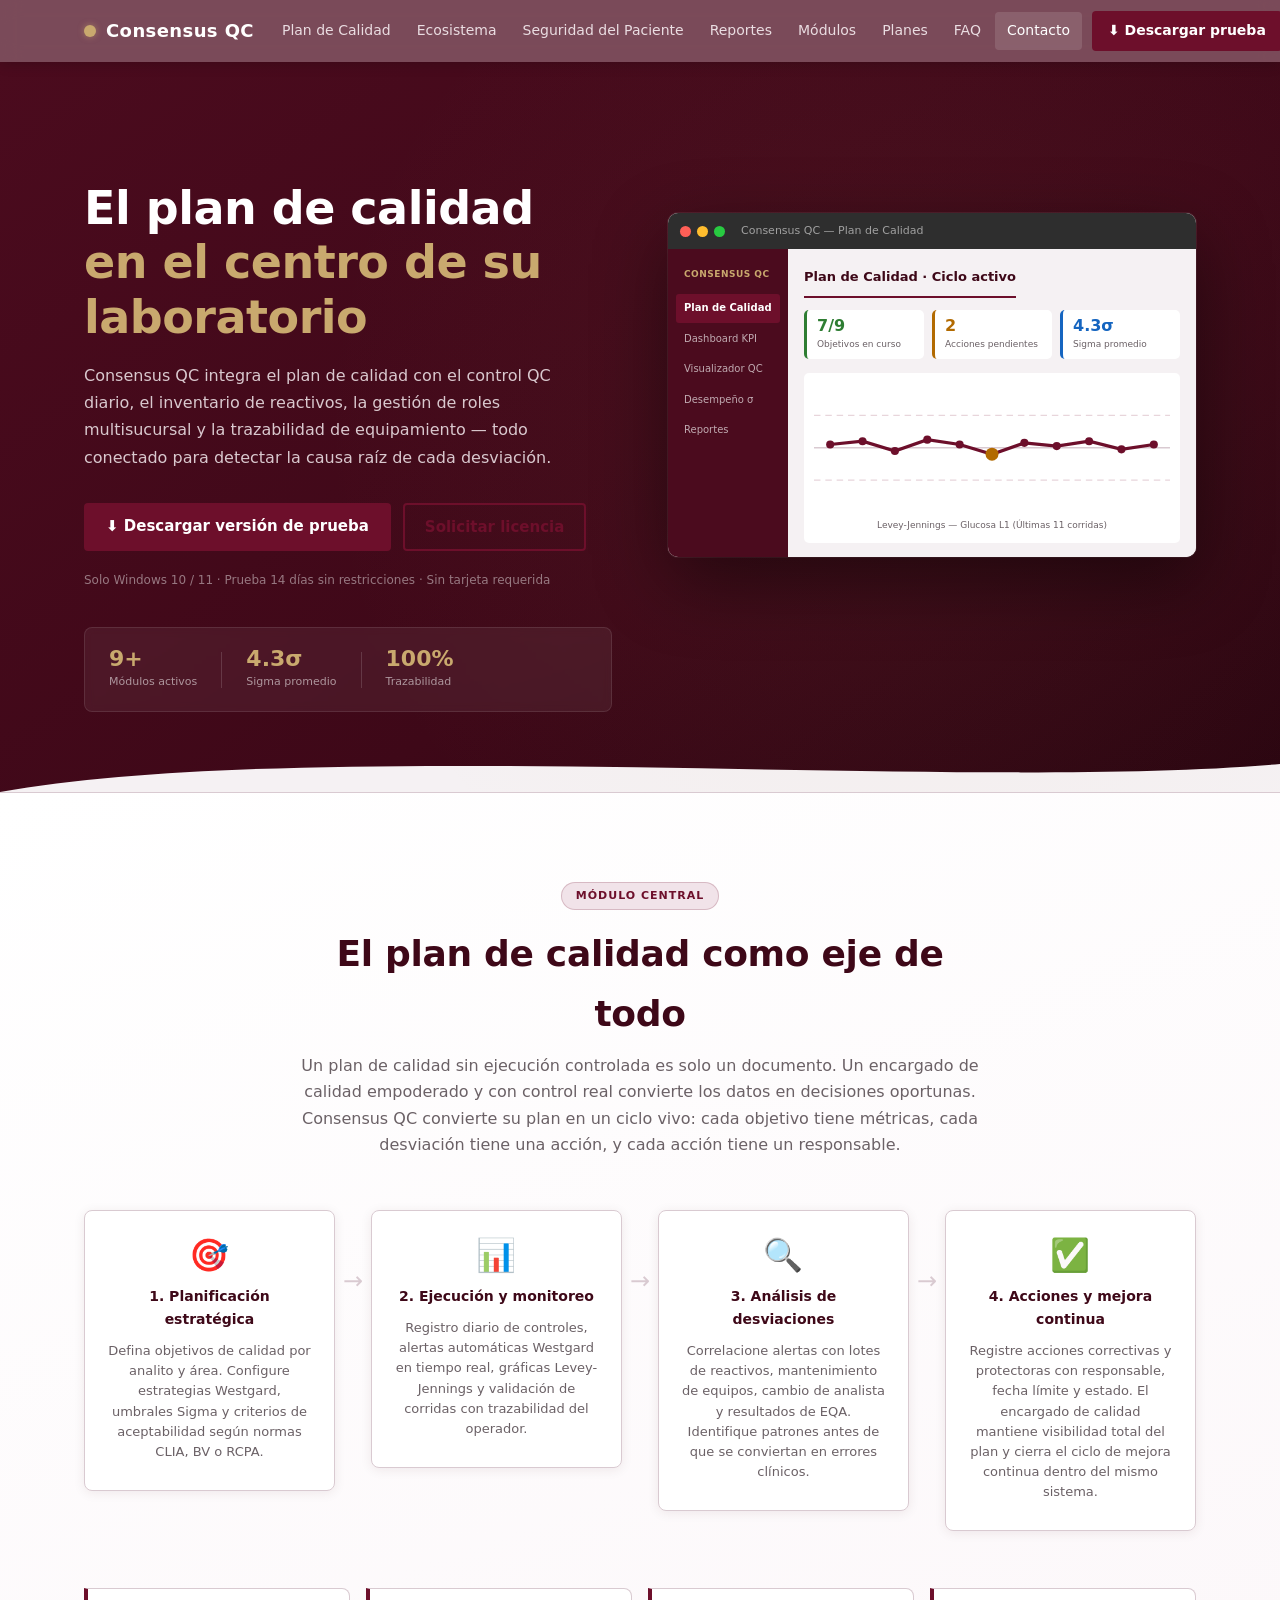
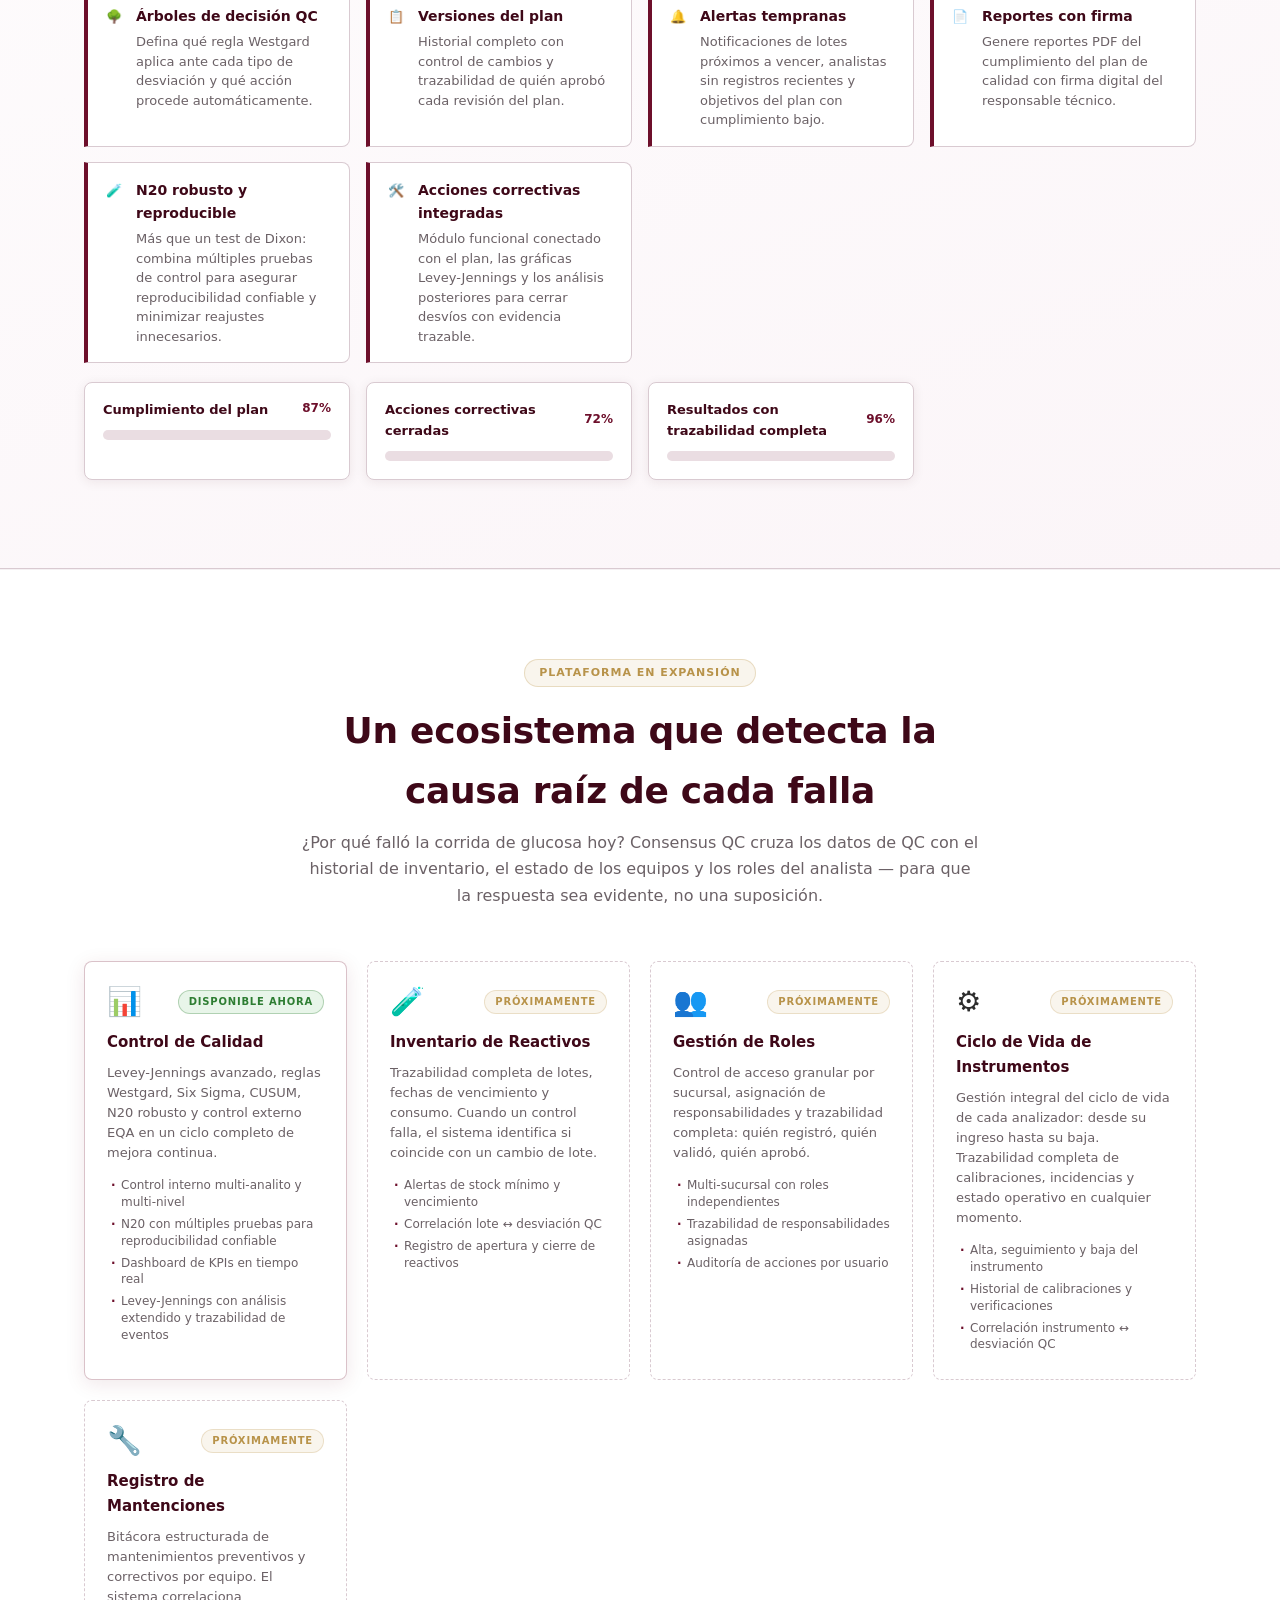
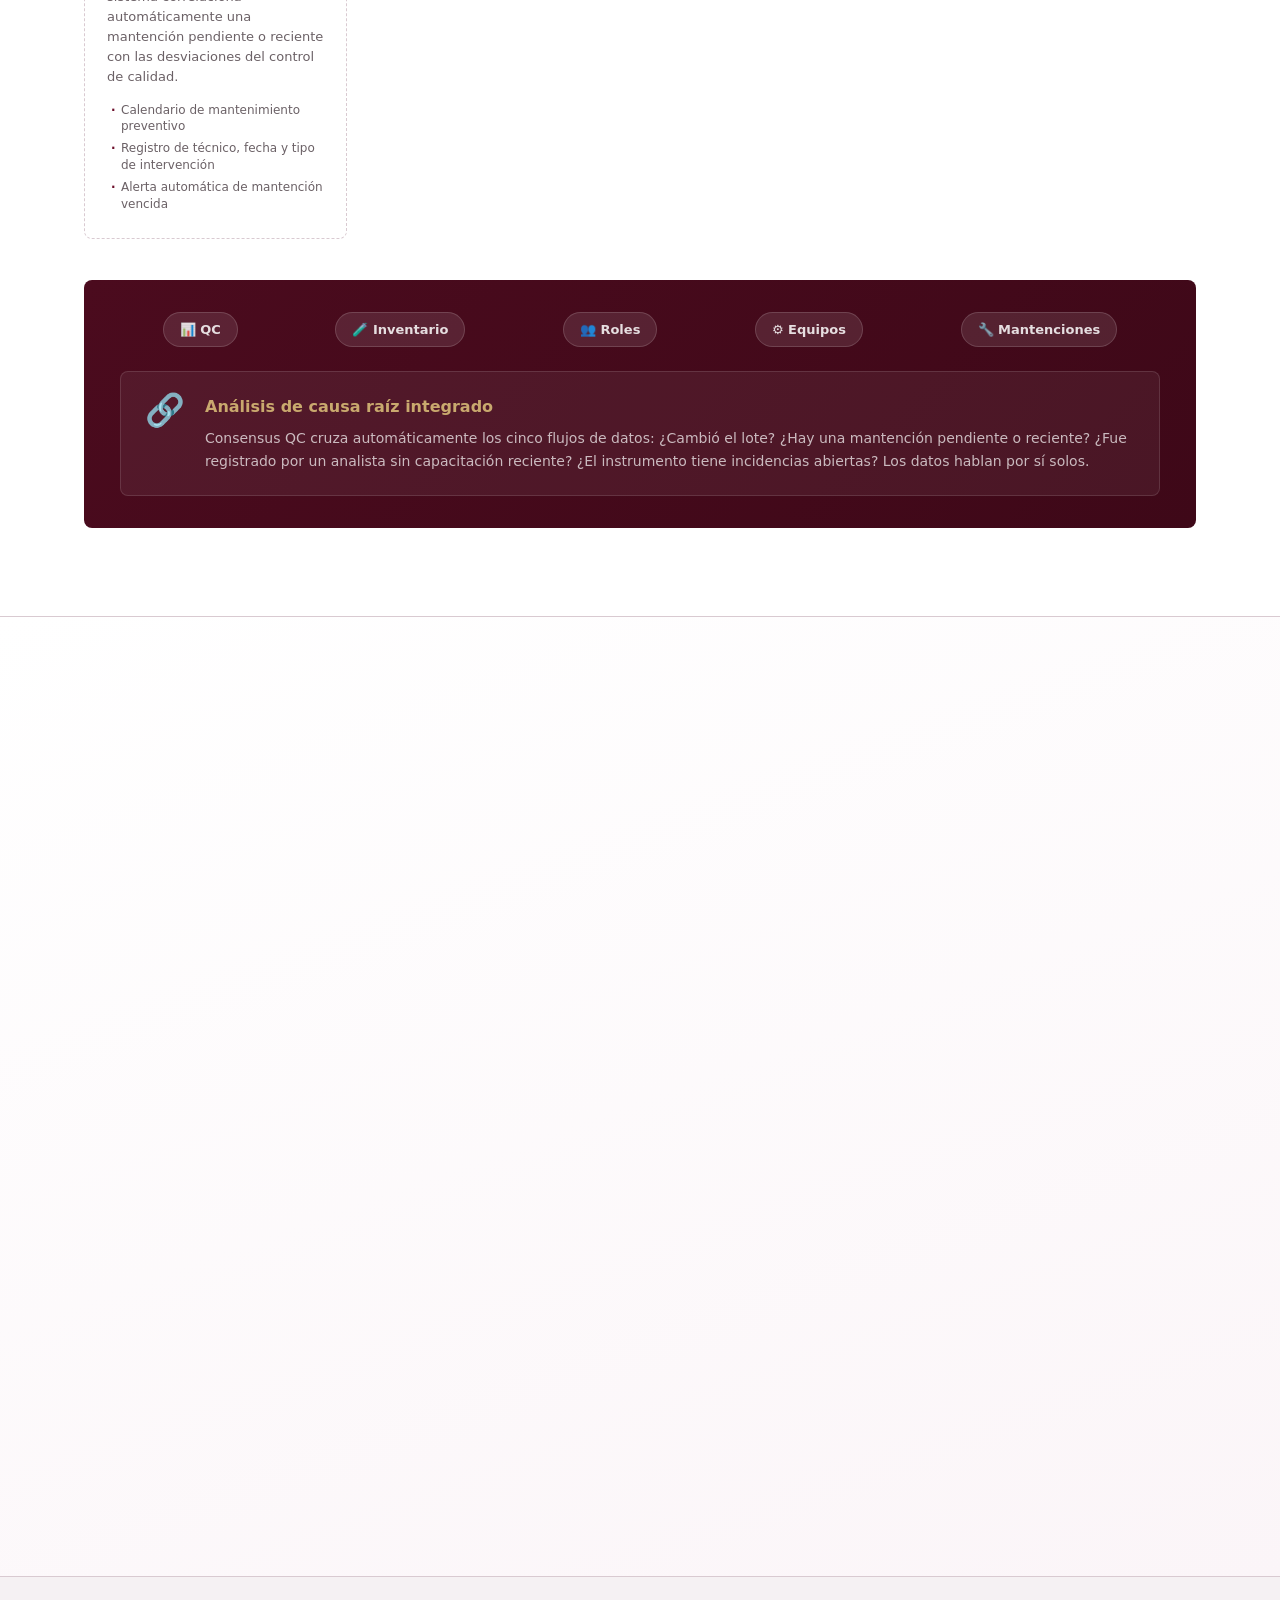
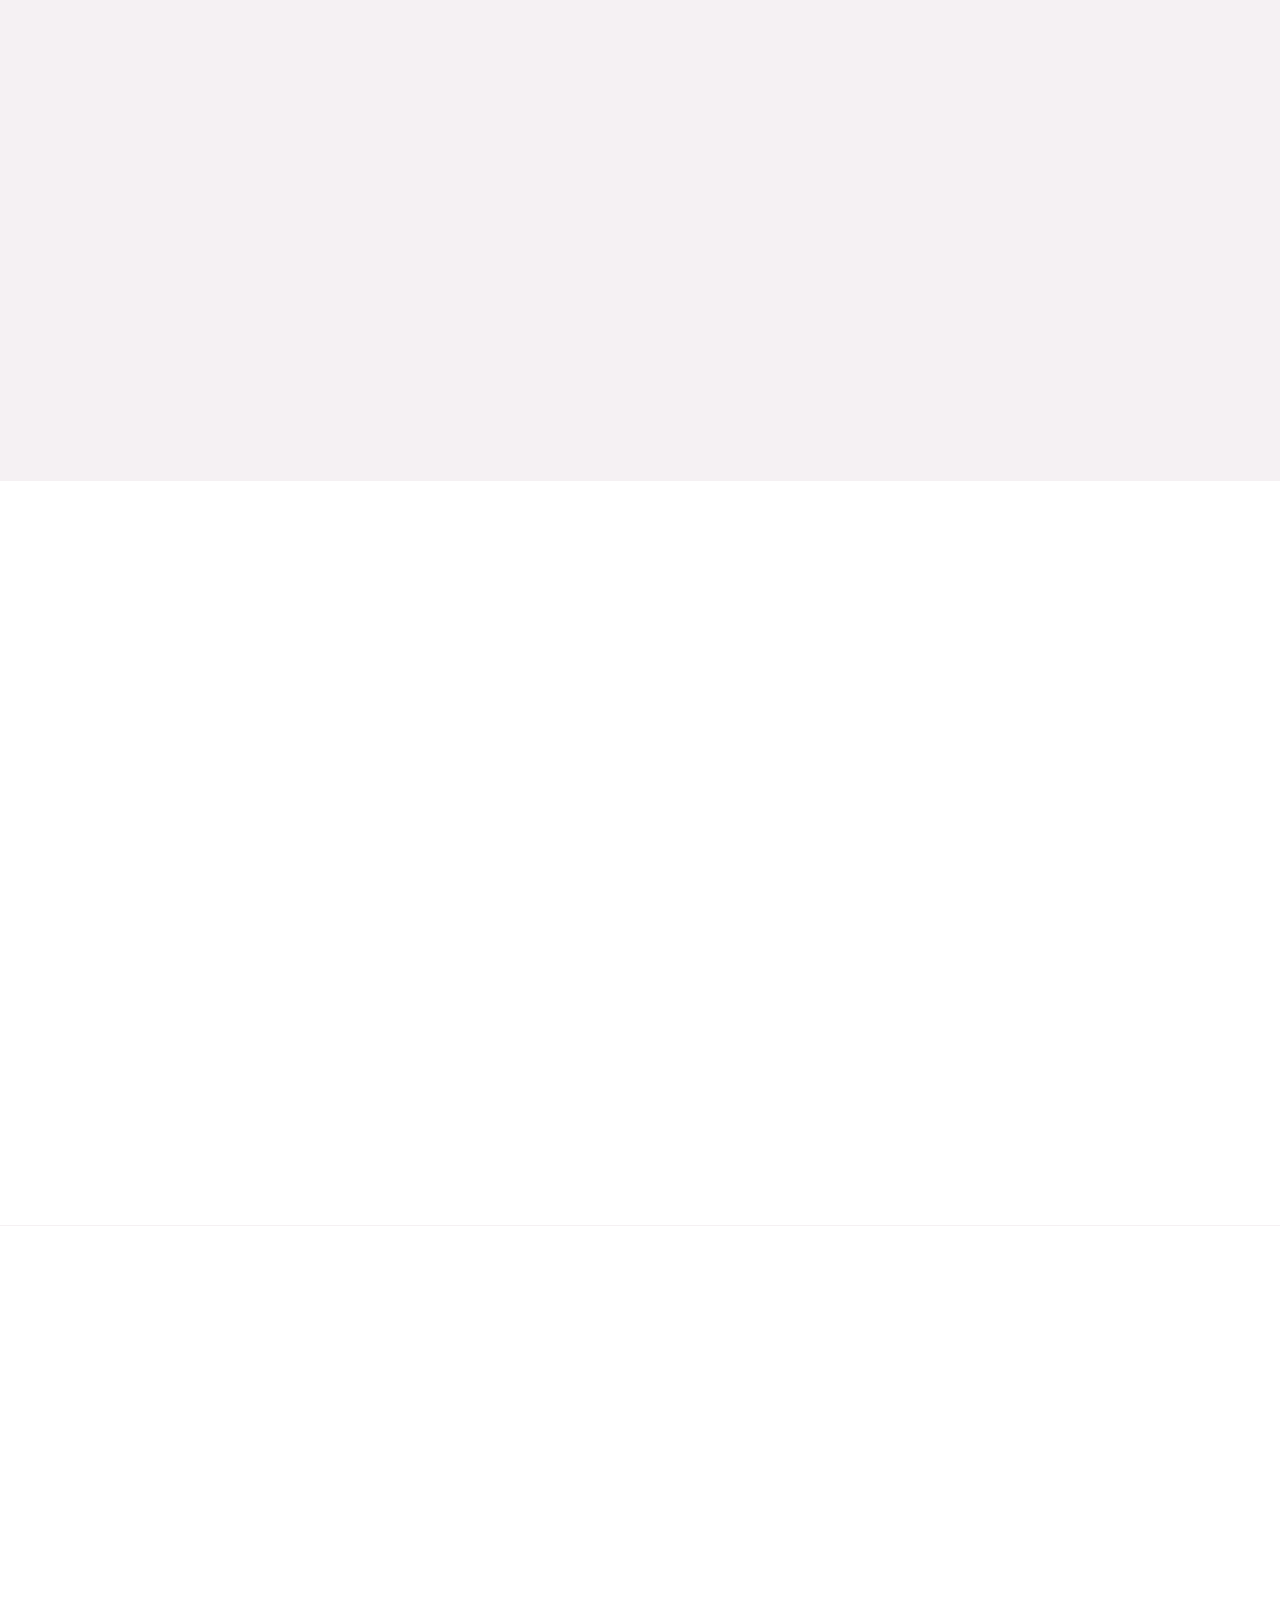
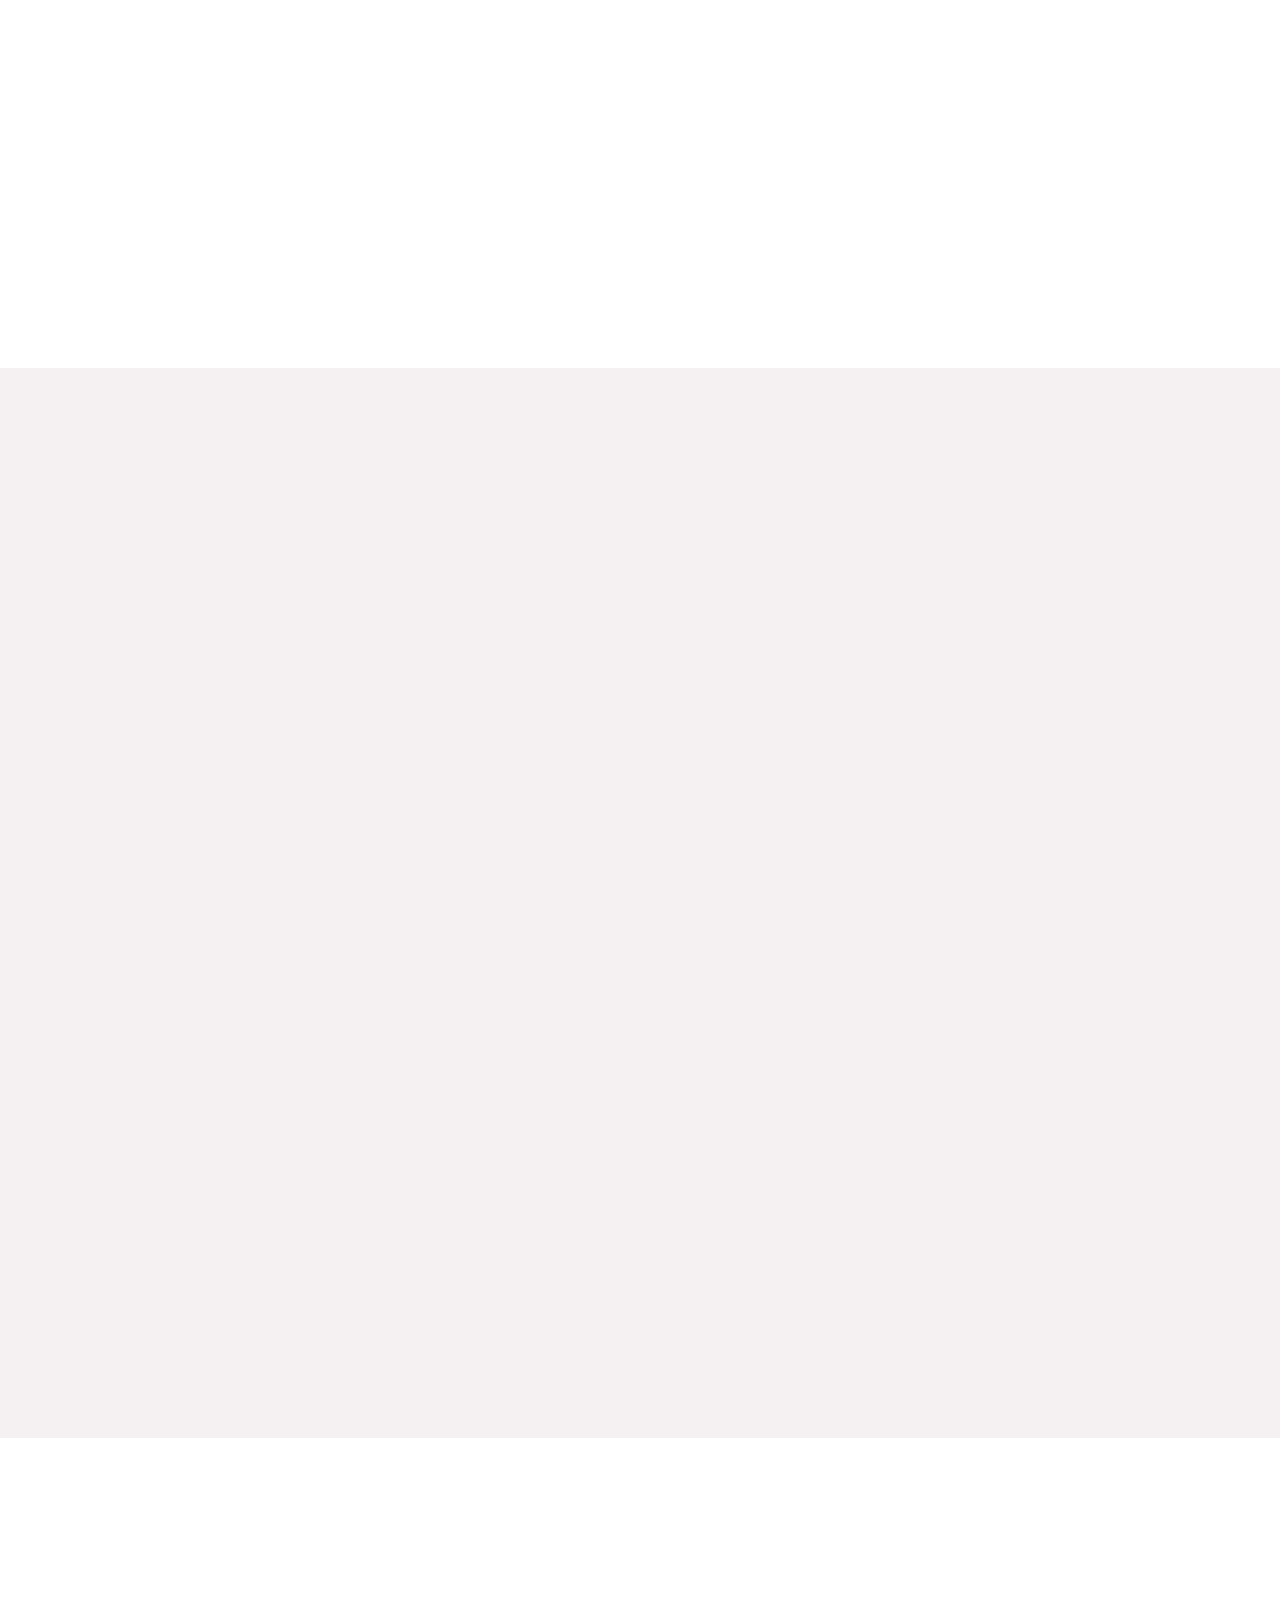
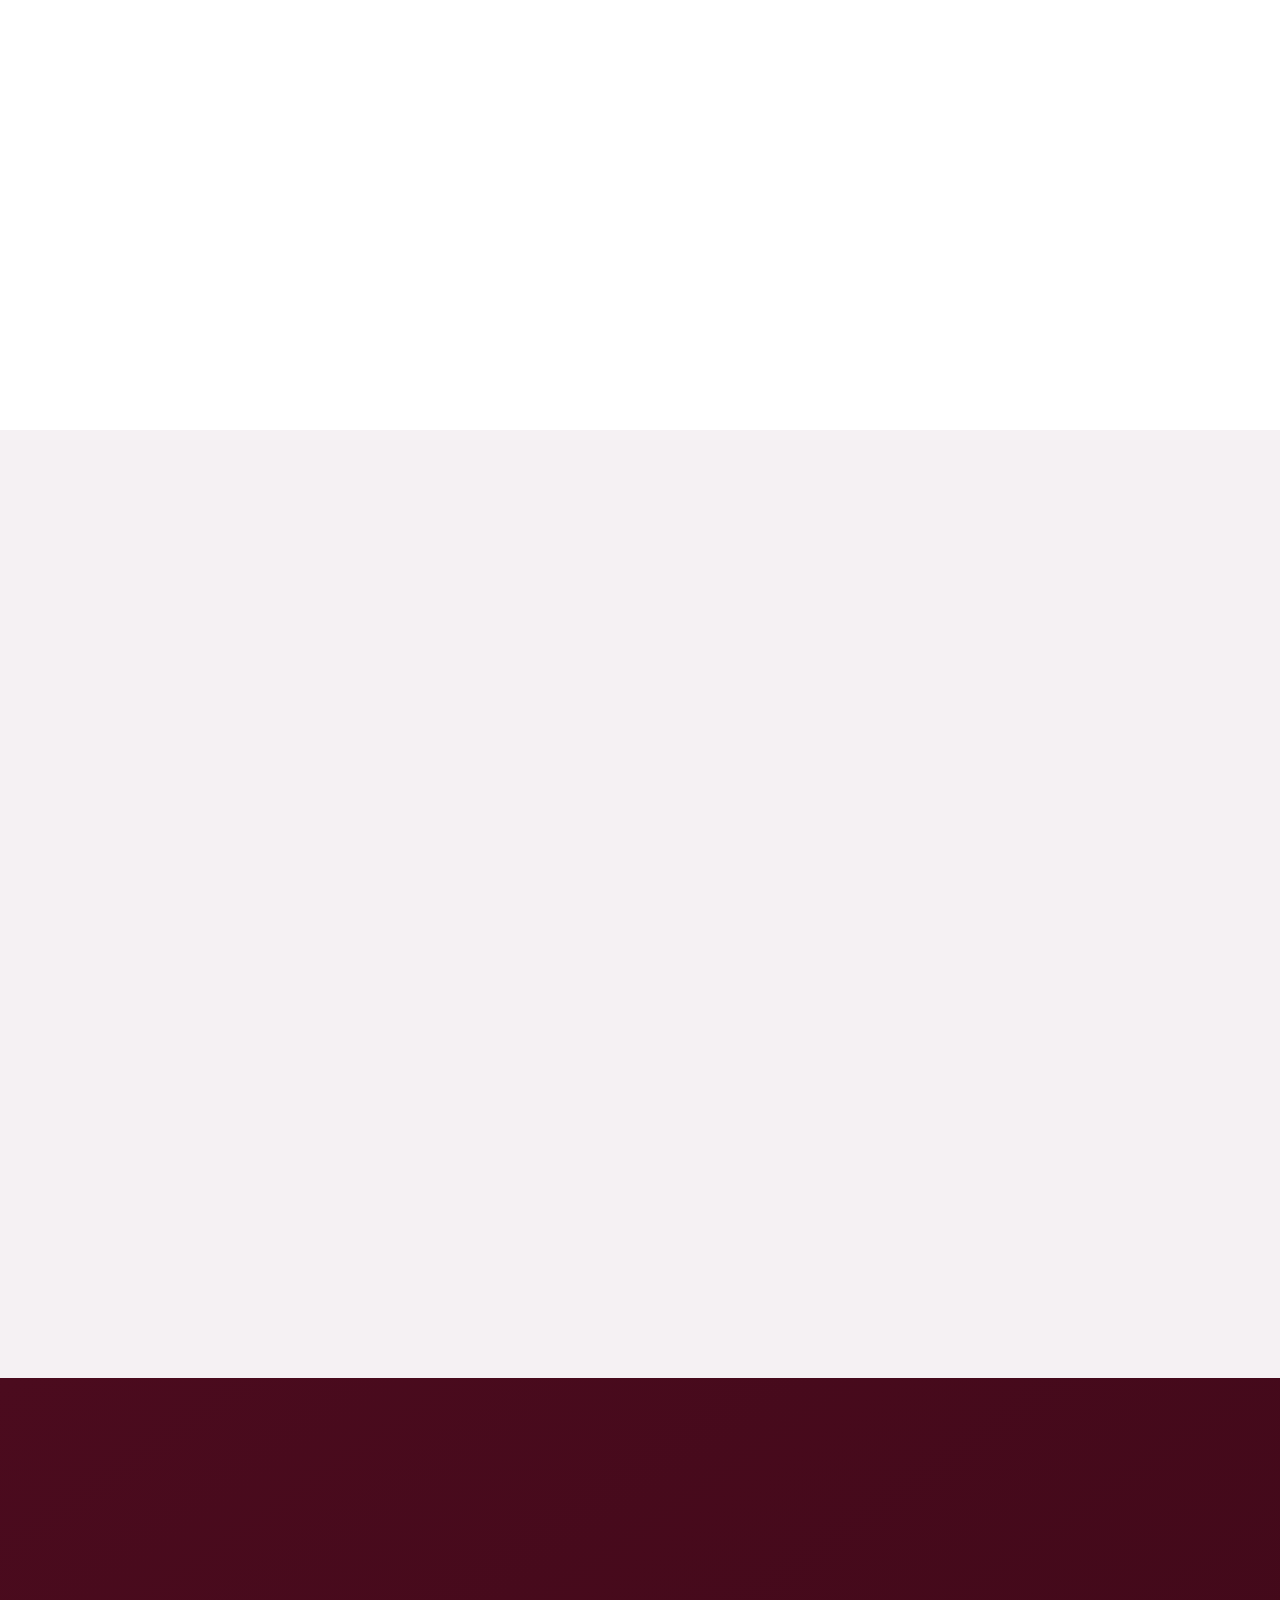
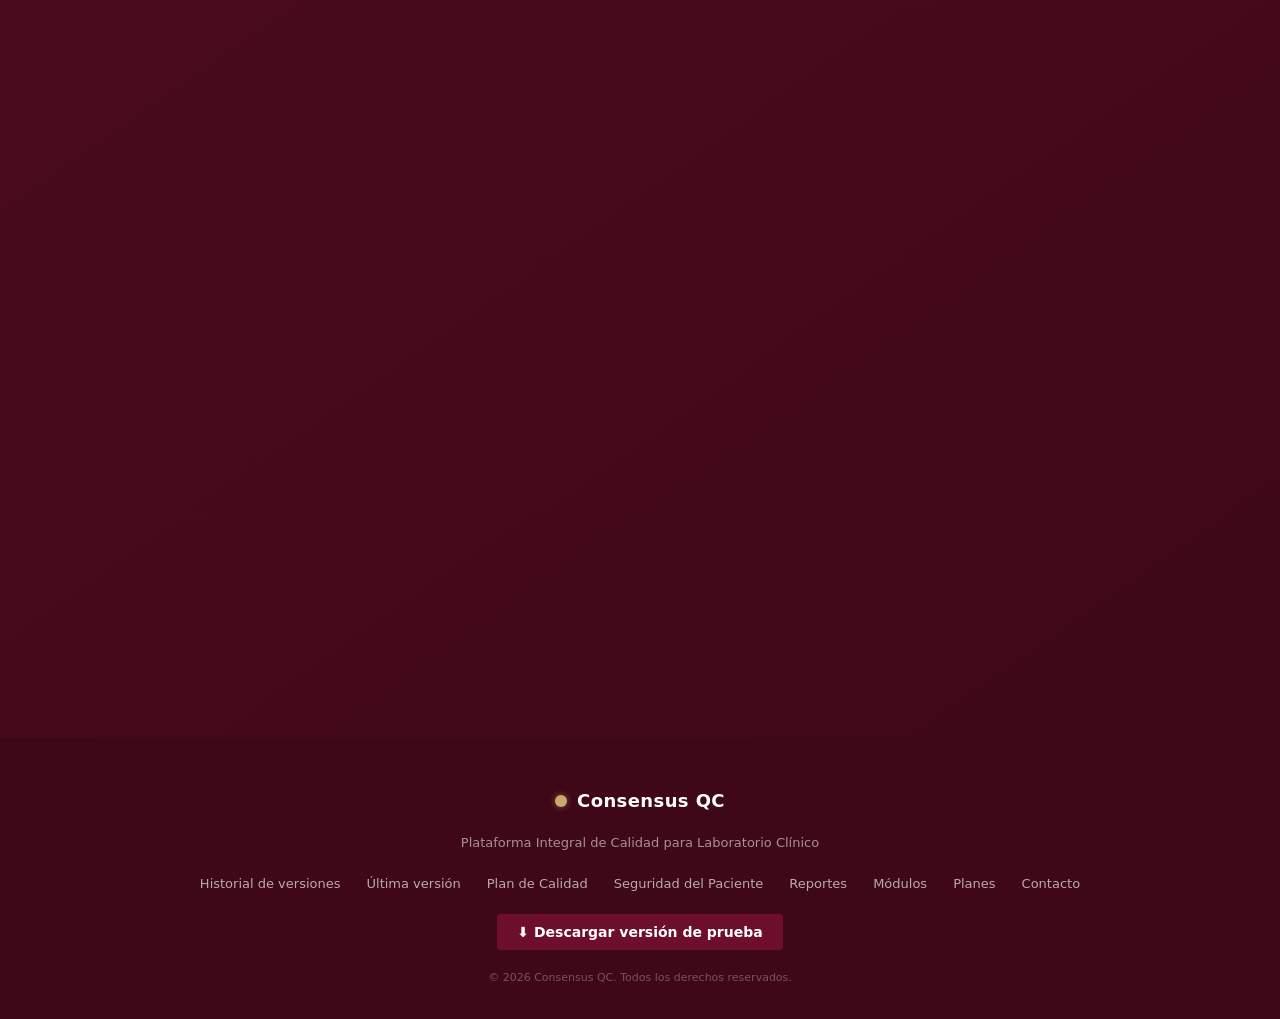
==== docs/index.html @ d0d20431 "feat: landing page premium con hubspot y optimizaciones" ====
﻿<!DOCTYPE html>
<html lang="es">
<head>
  <meta charset="UTF-8">
  <meta name="viewport" content="width=device-width, initial-scale=1.0">
  <meta name="description" content="Consensus QC – Plataforma integral de gestión de calidad para laboratorios clínicos. Plan de calidad estructurado, control interno Westgard, Six Sigma, inventario de reactivos, gestión de roles multisucursal y trazabilidad de equipamiento.">
  <meta property="og:title" content="Consensus QC | Plataforma Integral de Calidad para Laboratorio Clínico">
  <meta property="og:description" content="Del plan estratégico al análisis de causa raíz: Consensus QC conecta control QC, inventario, roles y equipamiento para que su laboratorio detecte por qué fallan las corridas.">
  <meta property="og:type" content="website">
  <meta name="theme-color" content="#6D0F2B">
  <link rel="preconnect" href="https://github.com" crossorigin>
  <link rel="preconnect" href="https://formspree.io" crossorigin>
  <link rel="preconnect" href="https://js.hsforms.net" crossorigin>
  <link rel="preconnect" href="https://js.hs-scripts.com" crossorigin>
  <style>
    html { scroll-behavior: smooth; font-size: 16px; }
    body { margin: 0; font-family: "Segoe UI", system-ui, -apple-system, BlinkMacSystemFont, sans-serif; background: #F5F1F3; color: #2D2D2D; line-height: 1.65; }
    .navbar { position: sticky; top: 0; z-index: 200; background: #4B0B1E; box-shadow: 0 2px 12px rgba(0,0,0,.3); }
    .container { max-width: 1160px; margin: 0 auto; padding: 0 24px; }
    .nav-inner { display: flex; align-items: center; justify-content: space-between; min-height: 62px; gap: 16px; }
    .hero { background: linear-gradient(145deg, #4B0B1E 0%, #3E0818 60%, #2A0510 100%); color: #fff; padding: 72px 0 0; overflow: hidden; }
    .hero-inner { display: grid; grid-template-columns: 1fr 1fr; gap: 56px; align-items: center; }
    .brand-name { font-size: 18px; font-weight: 700; color: #fff; }
    .hero h1 { font-size: clamp(26px, 3.8vw, 46px); line-height: 1.18; margin: 0 0 18px; font-weight: 800; }
    .hero-subtitle { max-width: 480px; font-size: 16px; color: #D9C8CE; }
    .btn-primary, .btn-secondary { display: inline-flex; align-items: center; justify-content: center; min-height: 44px; }
    .hero-visual { min-height: 420px; }
    .section { min-height: 1px; }
  </style>
  <title>Consensus QC | Plataforma Integral de Calidad para Laboratorio Clínico</title>
  <link rel="stylesheet" href="assets/css/style.css">
</head>
<body>

  <!-- ═══════════════════════════════════════════════════════
       NAVBAR
  ════════════════════════════════════════════════════════ -->
  <header class="navbar" id="top">
    <div class="container nav-inner">
      <a href="#top" class="brand" aria-label="Consensus QC inicio">
        <span class="brand-dot" aria-hidden="true"></span>
        <span class="brand-name">Consensus QC</span>
      </a>
      <nav aria-label="Navegación principal">
        <a href="#plan-calidad">Plan de Calidad</a>
        <a href="#ecosistema">Ecosistema</a>
        <a href="#seguridad-paciente">Seguridad del Paciente</a>
        <a href="#reportes-inteligentes">Reportes</a>
        <a href="#modulos">Módulos</a>
        <a href="#precios">Planes</a>
        <a href="#faq">FAQ</a>
        <a href="#contacto">Contacto</a>
        <a href="https://github.com/descarga/consensus-qc/releases/latest/download/ConsensusQC_Prueba_Setup.exe"
           class="btn-nav"
           aria-label="Descargar versión de prueba de Consensus QC">
          ⬇ Descargar prueba
        </a>
      </nav>
      <button class="nav-toggle" id="nav-toggle" aria-label="Abrir menú" aria-expanded="false">
        <span></span><span></span><span></span>
      </button>
    </div>
    <div class="nav-mobile" id="nav-mobile" aria-hidden="true">
      <a href="#plan-calidad">Plan de Calidad</a>
      <a href="#ecosistema">Ecosistema</a>
      <a href="#seguridad-paciente">Seguridad del Paciente</a>
      <a href="#reportes-inteligentes">Reportes</a>
      <a href="#modulos">Módulos</a>
      <a href="#precios">Planes</a>
      <a href="#faq">FAQ</a>
      <a href="#contacto">Contacto</a>
      <a href="https://github.com/descarga/consensus-qc/releases/latest/download/ConsensusQC_Prueba_Setup.exe"
         class="btn-nav-mobile">⬇ Descargar versión de prueba</a>
    </div>
  </header>

  <!-- ═══════════════════════════════════════════════════════
       HERO
  ════════════════════════════════════════════════════════ -->
  <section class="hero" aria-label="Presentación del software">
    <div class="container hero-inner">
      <div class="hero-text">
        <div class="badge-version">Premium 3.0 · MVP</div>
        <h1>
          El plan de calidad<br>
          <span class="accent">en el centro de su laboratorio</span>
        </h1>
        <p class="hero-subtitle">
          Consensus QC integra el plan de calidad con el control QC diario,
          el inventario de reactivos, la gestión de roles multisucursal
          y la trazabilidad de equipamiento — todo conectado para detectar
          la causa raíz de cada desviación.
        </p>
        <div class="hero-actions">
          <a href="https://github.com/descarga/consensus-qc/releases/latest/download/ConsensusQC_Prueba_Setup.exe"
             class="btn-primary btn-download"
             id="btn-hero-download">
            ⬇ Descargar versión de prueba
          </a>
          <a href="#contacto" class="btn-secondary">Solicitar licencia</a>
        </div>
        <p class="hero-disclaimer">
          Solo Windows 10 / 11 · Prueba 14 días sin restricciones · Sin tarjeta requerida
        </p>
        <div class="hero-stats">
          <div class="stat">
            <span class="stat-num" data-count="9" data-suffix="+">9+</span>
            <span class="stat-label">Módulos activos</span>
          </div>
          <div class="stat-divider" aria-hidden="true"></div>
          <div class="stat">
            <span class="stat-num" data-count="4.3" data-decimals="1" data-suffix="σ">4.3σ</span>
            <span class="stat-label">Sigma promedio</span>
          </div>
          <div class="stat-divider" aria-hidden="true"></div>
          <div class="stat">
            <span class="stat-num" data-count="100" data-suffix="%">100%</span>
            <span class="stat-label">Trazabilidad</span>
          </div>
        </div>
      </div>
      <div class="hero-visual" aria-hidden="true">
        <div class="hero-window">
          <div class="window-titlebar">
            <span class="dot red"></span>
            <span class="dot yellow"></span>
            <span class="dot green"></span>
            <span class="window-title">Consensus QC — Plan de Calidad</span>
          </div>
          <div class="window-sidebar">
            <div class="ws-logo">Consensus QC</div>
            <div class="ws-item active">Plan de Calidad</div>
            <div class="ws-item">Dashboard KPI</div>
            <div class="ws-item">Visualizador QC</div>
            <div class="ws-item">Desempeño σ</div>
            <div class="ws-item">Reportes</div>
          </div>
          <div class="window-content">
            <div class="wc-header">Plan de Calidad · Ciclo activo</div>
            <div class="wc-kpis">
              <div class="kpi green">
                <span class="kpi-val">7/9</span>
                <span class="kpi-label">Objetivos en curso</span>
              </div>
              <div class="kpi yellow">
                <span class="kpi-val">2</span>
                <span class="kpi-label">Acciones pendientes</span>
              </div>
              <div class="kpi blue">
                <span class="kpi-val">4.3σ</span>
                <span class="kpi-label">Sigma promedio</span>
              </div>
            </div>
            <div class="wc-chart" aria-label="Gráfico Levey-Jennings simulado">
              <svg viewBox="0 0 220 80" aria-hidden="true">
                <line x1="0" y1="40" x2="220" y2="40" stroke="#D9CAD1" stroke-width="1"/>
                <line x1="0" y1="20" x2="220" y2="20" stroke="#E8D5DB" stroke-width="0.8" stroke-dasharray="4,3"/>
                <line x1="0" y1="60" x2="220" y2="60" stroke="#E8D5DB" stroke-width="0.8" stroke-dasharray="4,3"/>
                <polyline points="10,38 30,36 50,42 70,35 90,38 110,44 130,37 150,39 170,36 190,41 210,38"
                          fill="none" stroke="#6D0F2B" stroke-width="2"/>
                <circle cx="110" cy="44" r="4" fill="#B26A00"/>
                <circle cx="10"  cy="38" r="2.5" fill="#6D0F2B"/>
                <circle cx="30"  cy="36" r="2.5" fill="#6D0F2B"/>
                <circle cx="50"  cy="42" r="2.5" fill="#6D0F2B"/>
                <circle cx="70"  cy="35" r="2.5" fill="#6D0F2B"/>
                <circle cx="90"  cy="38" r="2.5" fill="#6D0F2B"/>
                <circle cx="130" cy="37" r="2.5" fill="#6D0F2B"/>
                <circle cx="150" cy="39" r="2.5" fill="#6D0F2B"/>
                <circle cx="170" cy="36" r="2.5" fill="#6D0F2B"/>
                <circle cx="190" cy="41" r="2.5" fill="#6D0F2B"/>
                <circle cx="210" cy="38" r="2.5" fill="#6D0F2B"/>
              </svg>
              <p class="chart-label">Levey-Jennings — Glucosa L1 (Últimas 11 corridas)</p>
            </div>
          </div>
        </div>
      </div>
    </div>
    <div class="hero-wave" aria-hidden="true">
      <svg viewBox="0 0 1440 56" preserveAspectRatio="none">
        <path d="M0,56 C360,0 1080,56 1440,28 L1440,56 Z" fill="#F5F1F3"/>
      </svg>
    </div>
  </section>

  <!-- ═══════════════════════════════════════════════════════
       PLAN DE CALIDAD — SECCIÓN CENTRAL
  ════════════════════════════════════════════════════════ -->
  <section class="section section-plan" id="plan-calidad">
    <div class="container">
      <div class="section-header">
        <div class="badge-section">Módulo central</div>
        <h2>El plan de calidad como eje de todo</h2>
        <p>
          Un plan de calidad sin ejecución controlada es solo un documento.
          Un encargado de calidad empoderado y con control real convierte los datos en decisiones oportunas.
          Consensus QC convierte su plan en un ciclo vivo: cada objetivo tiene
          métricas, cada desviación tiene una acción, y cada acción tiene un responsable.
        </p>
      </div>

      <div class="plan-flow" aria-label="Ciclo del plan de calidad">
        <div class="pf-step">
          <div class="pf-icon" aria-hidden="true">🎯</div>
          <h3>1. Planificación estratégica</h3>
          <p>Defina objetivos de calidad por analito y área. Configure estrategias Westgard, umbrales Sigma y criterios de aceptabilidad según normas CLIA, BV o RCPA.</p>
        </div>
        <div class="pf-arrow" aria-hidden="true">→</div>
        <div class="pf-step">
          <div class="pf-icon" aria-hidden="true">📊</div>
          <h3>2. Ejecución y monitoreo</h3>
          <p>Registro diario de controles, alertas automáticas Westgard en tiempo real, gráficas Levey-Jennings y validación de corridas con trazabilidad del operador.</p>
        </div>
        <div class="pf-arrow" aria-hidden="true">→</div>
        <div class="pf-step">
          <div class="pf-icon" aria-hidden="true">🔍</div>
          <h3>3. Análisis de desviaciones</h3>
          <p>Correlacione alertas con lotes de reactivos, mantenimiento de equipos, cambio de analista y resultados de EQA. Identifique patrones antes de que se conviertan en errores clínicos.</p>
        </div>
        <div class="pf-arrow" aria-hidden="true">→</div>
        <div class="pf-step">
          <div class="pf-icon" aria-hidden="true">✅</div>
          <h3>4. Acciones y mejora continua</h3>
          <p>Registre acciones correctivas y protectoras con responsable, fecha límite y estado. El encargado de calidad mantiene visibilidad total del plan y cierra el ciclo de mejora continua dentro del mismo sistema.</p>
        </div>
      </div>

      <div class="plan-highlight-grid">
        <div class="ph-item">
          <span class="ph-icon" aria-hidden="true">🌳</span>
          <div>
            <strong>Árboles de decisión QC</strong>
            <span>Defina qué regla Westgard aplica ante cada tipo de desviación y qué acción procede automáticamente.</span>
          </div>
        </div>
        <div class="ph-item">
          <span class="ph-icon" aria-hidden="true">📋</span>
          <div>
            <strong>Versiones del plan</strong>
            <span>Historial completo con control de cambios y trazabilidad de quién aprobó cada revisión del plan.</span>
          </div>
        </div>
        <div class="ph-item">
          <span class="ph-icon" aria-hidden="true">🔔</span>
          <div>
            <strong>Alertas tempranas</strong>
            <span>Notificaciones de lotes próximos a vencer, analistas sin registros recientes y objetivos del plan con cumplimiento bajo.</span>
          </div>
        </div>
        <div class="ph-item">
          <span class="ph-icon" aria-hidden="true">📄</span>
          <div>
            <strong>Reportes con firma</strong>
            <span>Genere reportes PDF del cumplimiento del plan de calidad con firma digital del responsable técnico.</span>
          </div>
        </div>
        <div class="ph-item">
          <span class="ph-icon" aria-hidden="true">🧪</span>
          <div>
            <strong>N20 robusto y reproducible</strong>
            <span>Más que un test de Dixon: combina múltiples pruebas de control para asegurar reproducibilidad confiable y minimizar reajustes innecesarios.</span>
          </div>
        </div>
        <div class="ph-item">
          <span class="ph-icon" aria-hidden="true">🛠️</span>
          <div>
            <strong>Acciones correctivas integradas</strong>
            <span>Módulo funcional conectado con el plan, las gráficas Levey-Jennings y los análisis posteriores para cerrar desvíos con evidencia trazable.</span>
          </div>
        </div>
      </div>

      <div class="plan-progress-grid" aria-label="Métricas de avance del plan de calidad">
        <div class="progress-card">
          <div class="progress-card-top">
            <strong>Cumplimiento del plan</strong>
            <span>87%</span>
          </div>
          <div class="progress-bar"><span style="width:87%"></span></div>
        </div>
        <div class="progress-card">
          <div class="progress-card-top">
            <strong>Acciones correctivas cerradas</strong>
            <span>72%</span>
          </div>
          <div class="progress-bar"><span style="width:72%"></span></div>
        </div>
        <div class="progress-card">
          <div class="progress-card-top">
            <strong>Resultados con trazabilidad completa</strong>
            <span>96%</span>
          </div>
          <div class="progress-bar"><span style="width:96%"></span></div>
        </div>
      </div>
    </div>
  </section>

  <!-- ═══════════════════════════════════════════════════════
       ECOSISTEMA INTEGRADO
  ════════════════════════════════════════════════════════ -->
  <section class="section section-alt" id="ecosistema">
    <div class="container">
      <div class="section-header">
        <div class="badge-section badge-soon">Plataforma en expansión</div>
        <h2>Un ecosistema que detecta la causa raíz de cada falla</h2>
        <p>
          ¿Por qué falló la corrida de glucosa hoy? Consensus QC cruza los datos de QC
          con el historial de inventario, el estado de los equipos y los roles del analista
          — para que la respuesta sea evidente, no una suposición.
        </p>
      </div>

      <div class="eco-grid">
        <div class="eco-card eco-active">
          <div class="eco-card-top">
            <span class="eco-icon" aria-hidden="true">📊</span>
            <span class="eco-status-badge active">Disponible ahora</span>
          </div>
          <h3>Control de Calidad</h3>
          <p>Levey-Jennings avanzado, reglas Westgard, Six Sigma, CUSUM, N20 robusto y control externo EQA en un ciclo completo de mejora continua.</p>
          <ul class="eco-features">
            <li>Control interno multi-analito y multi-nivel</li>
            <li>N20 con múltiples pruebas para reproducibilidad confiable</li>
            <li>Dashboard de KPIs en tiempo real</li>
            <li>Levey-Jennings con análisis extendido y trazabilidad de eventos</li>
          </ul>
        </div>
        <div class="eco-card eco-soon">
          <div class="eco-card-top">
            <span class="eco-icon" aria-hidden="true">🧪</span>
            <span class="eco-status-badge soon">Próximamente</span>
          </div>
          <h3>Inventario de Reactivos</h3>
          <p>Trazabilidad completa de lotes, fechas de vencimiento y consumo. Cuando un control falla, el sistema identifica si coincide con un cambio de lote.</p>
          <ul class="eco-features">
            <li>Alertas de stock mínimo y vencimiento</li>
            <li>Correlación lote ↔ desviación QC</li>
            <li>Registro de apertura y cierre de reactivos</li>
          </ul>
        </div>
        <div class="eco-card eco-soon">
          <div class="eco-card-top">
            <span class="eco-icon" aria-hidden="true">👥</span>
            <span class="eco-status-badge soon">Próximamente</span>
          </div>
          <h3>Gestión de Roles</h3>
          <p>Control de acceso granular por sucursal, asignación de responsabilidades y trazabilidad completa: quién registró, quién validó, quién aprobó.</p>
          <ul class="eco-features">
            <li>Multi-sucursal con roles independientes</li>
            <li>Trazabilidad de responsabilidades asignadas</li>
            <li>Auditoría de acciones por usuario</li>
          </ul>
        </div>
        <div class="eco-card eco-soon">
          <div class="eco-card-top">
            <span class="eco-icon" aria-hidden="true">⚙️</span>
            <span class="eco-status-badge soon">Próximamente</span>
          </div>
          <h3>Ciclo de Vida de Instrumentos</h3>
          <p>Gestión integral del ciclo de vida de cada analizador: desde su ingreso hasta su baja. Trazabilidad completa de calibraciones, incidencias y estado operativo en cualquier momento.</p>
          <ul class="eco-features">
            <li>Alta, seguimiento y baja del instrumento</li>
            <li>Historial de calibraciones y verificaciones</li>
            <li>Correlación instrumento ↔ desviación QC</li>
          </ul>
        </div>
        <div class="eco-card eco-soon">
          <div class="eco-card-top">
            <span class="eco-icon" aria-hidden="true">🔧</span>
            <span class="eco-status-badge soon">Próximamente</span>
          </div>
          <h3>Registro de Mantenciones</h3>
          <p>Bitácora estructurada de mantenimientos preventivos y correctivos por equipo. El sistema correlaciona automáticamente una mantención pendiente o reciente con las desviaciones del control de calidad.</p>
          <ul class="eco-features">
            <li>Calendario de mantenimiento preventivo</li>
            <li>Registro de técnico, fecha y tipo de intervención</li>
            <li>Alerta automática de mantención vencida</li>
          </ul>
        </div>
      </div>

      <div class="eco-convergence">
        <div class="eco-conv-streams" aria-hidden="true">
          <span>📊 QC</span>
          <span>🧪 Inventario</span>
          <span>👥 Roles</span>
          <span>⚙️ Equipos</span>
          <span>🔧 Mantenciones</span>
        </div>
        <div class="eco-conv-center">
          <div class="eco-conv-icon" aria-hidden="true">🔗</div>
          <div class="eco-conv-body">
            <strong>Análisis de causa raíz integrado</strong>
            <p>Consensus QC cruza automáticamente los cinco flujos de datos: ¿Cambió el lote? ¿Hay una mantención pendiente o reciente? ¿Fue registrado por un analista sin capacitación reciente? ¿El instrumento tiene incidencias abiertas? Los datos hablan por sí solos.</p>
          </div>
        </div>
      </div>
    </div>
  </section>

  <!-- ═══════════════════════════════════════════════════════
       SEGURIDAD DEL PACIENTE
  ════════════════════════════════════════════════════════ -->
  <section class="section section-plan" id="seguridad-paciente">
    <div class="container">
      <div class="section-header">
        <div class="badge-section">Seguridad clínica</div>
        <h2>Seguridad del paciente antes de liberar un resultado</h2>
        <p>
          Cuando se detecta una desviación crítica, Consensus QC activa medidas protectoras
          para contener el riesgo y respaldar la toma de decisiones clínicas con trazabilidad completa.
        </p>
      </div>

      <div class="modules-grid">
        <article class="module-card">
          <span class="module-badge">PROT</span>
          <h3>Medidas protectoras inmediatas</h3>
          <p>Retención temporal de resultados bajo sospecha, bloqueo de validación automática y escalamiento al encargado de calidad para revisión prioritaria.</p>
        </article>
        <article class="module-card">
          <span class="module-badge">ALRT</span>
          <h3>Comunicación clínica dirigida</h3>
          <p>Flujo documentado para aviso a médicos tratantes, notificación interna y seguimiento de pacientes potencialmente impactados por una desviación confirmada.</p>
        </article>
        <article class="module-card">
          <span class="module-badge">TRACE</span>
          <h3>Evidencia para auditoría y mejora</h3>
          <p>Cada decisión queda enlazada al plan, al gráfico Levey-Jennings, al registro operativo y al análisis posterior para aprendizaje institucional.</p>
        </article>
      </div>

      <div class="eco-convergence" style="margin-top: 26px;">
        <div class="eco-conv-streams" aria-hidden="true">
          <span>⚠️ Eventos adversos</span>
          <span>🛰️ Tecnovigilancia</span>
          <span>🏥 Red interlaboratorio</span>
          <span>📊 Señales tempranas</span>
        </div>
        <div class="eco-conv-center">
          <div class="eco-conv-icon" aria-hidden="true">🛡️</div>
          <div class="eco-conv-body">
            <strong>Vigilancia colaborativa entre laboratorios</strong>
            <p>Los módulos en desarrollo de Eventos Adversos y Tecnovigilancia se conectarán entre laboratorios para levantar sospechas tempranas, detectar patrones repetitivos y acelerar acciones preventivas en red.</p>
          </div>
        </div>
      </div>
    </div>
  </section>

  <!-- ═══════════════════════════════════════════════════════
       MÓDULOS
  ════════════════════════════════════════════════════════ -->
  <section class="section" id="modulos">
    <div class="container">
      <div class="section-header">
        <h2>Módulos del sistema</h2>
        <p>9 módulos activos hoy + 10 en desarrollo. Todos integrados en una sola plataforma en la nube.</p>
      </div>

      <p class="modules-group-label">Disponibles ahora</p>
      <div class="modules-grid">
        <article class="module-card">
          <span class="module-badge">PLAN</span>
          <h3>Planificación de Calidad</h3>
          <p>Gestión integral del plan: versiones, objetivos, estrategias, árboles de decisión Westgard y acciones correctivas con responsable y estado de cierre.</p>
        </article>
        <article class="module-card">
          <span class="module-badge">QC</span>
          <h3>Visualizador QC</h3>
          <p>Revisión gráfica Levey-Jennings con funcionalidades avanzadas, evaluación analítica y apoyo a validación de corridas con reglas Westgard aplicadas automáticamente.</p>
        </article>
        <article class="module-card">
          <span class="module-badge">REG</span>
          <h3>Registro de Resultados</h3>
          <p>Ingreso diario de resultados de control interno por área, analizador, control, analito y nivel, con trazabilidad del operador.</p>
        </article>
        <article class="module-card">
          <span class="module-badge">KPI</span>
          <h3>Dashboard de Calidad</h3>
          <p>Supervisión en tiempo real del plan de calidad, alertas Westgard, cumplimiento de objetivos y lotes próximos a vencer.</p>
        </article>
        <article class="module-card">
          <span class="module-badge sigma-badge">σ</span>
          <h3>Desempeño Analítico</h3>
          <p>Análisis Six Sigma por analito: CV interno + sesgo EQA = error total vs. criterio de aceptabilidad CLIA / BV / RCPA.</p>
        </article>
        <article class="module-card">
          <span class="module-badge">CEX</span>
          <h3>Control Externo de Calidad</h3>
          <p>Registro de encuestas externas, grupos par y comparación por Bias%, Z-score y CVR frente a laboratorios de referencia.</p>
        </article>
        <article class="module-card">
          <span class="module-badge">VAL</span>
          <h3>Verificación Analítica</h3>
          <p>Comparación de analizadores, verificación de precisión EP-15 CLSI, N20 ampliado con múltiples pruebas de consistencia, linealidad y evaluación de método.</p>
        </article>
        <article class="module-card">
          <span class="module-badge">RPT</span>
          <h3>Reportes y Exportación</h3>
          <p>Reportes imprimibles y exportables (PDF/Excel), distribución por lista de correos y reporte de imprecisión para informar al LIS rangos dinámicos según variabilidad real del laboratorio.</p>
        </article>
        <article class="module-card">
          <span class="module-badge">ADM</span>
          <h3>Administración</h3>
          <p>Gestión de usuarios, analitos, analizadores, controles y configuración general del sistema multisucursal.</p>
        </article>
      </div>

      <p class="modules-group-label modules-group-label--soon">En desarrollo</p>
      <div class="modules-grid">
        <article class="module-card module-card--roadmap">
          <div class="module-roadmap-top">
            <span class="module-badge module-badge--roadmap">INV</span>
            <span class="module-roadmap-tag">Próximamente</span>
          </div>
          <h3>Inventario de Reactivos</h3>
          <p>Trazabilidad de lotes, stock mínimo, vencimientos y correlación directa con desviaciones del control de calidad por lote activo en el analizador.</p>
        </article>
        <article class="module-card module-card--roadmap">
          <div class="module-roadmap-top">
            <span class="module-badge module-badge--roadmap">ROL</span>
            <span class="module-roadmap-tag">Próximamente</span>
          </div>
          <h3>Gestión de Roles y Responsabilidades</h3>
          <p>Control de acceso por sucursal, asignación de responsabilidades a profesionales y trazabilidad de quién ejecutó cada acción del plan de calidad.</p>
        </article>
        <article class="module-card module-card--roadmap">
          <div class="module-roadmap-top">
            <span class="module-badge module-badge--roadmap">EQP</span>
            <span class="module-roadmap-tag">Próximamente</span>
          </div>
          <h3>Ciclo de Vida de Instrumentos</h3>
          <p>Gestión integral del ciclo de vida de cada analizador: ingreso, calibraciones, incidencias, verificaciones y baja. Trazabilidad completa del estado operativo en cualquier momento.</p>
        </article>
        <article class="module-card module-card--roadmap">
          <div class="module-roadmap-top">
            <span class="module-badge module-badge--roadmap">MNT</span>
            <span class="module-roadmap-tag">Próximamente</span>
          </div>
          <h3>Registro de Mantenciones</h3>
          <p>Bitácora de mantenimientos preventivos y correctivos con calendario de alertas. Correlación automática de intervenciones técnicas con desviaciones del control de calidad.</p>
        </article>
        <article class="module-card module-card--roadmap">
          <div class="module-roadmap-top">
            <span class="module-badge module-badge--roadmap">URO</span>
            <span class="module-roadmap-tag">Próximamente</span>
          </div>
          <h3>Registro de Uroanálisis</h3>
          <p>Registro estructurado de tiras reactivas, sedimento urinario y hallazgos cualitativos con trazabilidad del observador y control de consistencia.</p>
        </article>
        <article class="module-card module-card--roadmap">
          <div class="module-roadmap-top">
            <span class="module-badge module-badge--roadmap">PAR</span>
            <span class="module-roadmap-tag">Próximamente</span>
          </div>
          <h3>Registro de Parasitología</h3>
          <p>Flujos para examen parasitológico seriado, validación por técnica y trazabilidad de observaciones microscópicas con soporte de revisión técnica.</p>
        </article>
        <article class="module-card module-card--roadmap">
          <div class="module-roadmap-top">
            <span class="module-badge module-badge--roadmap">MIC</span>
            <span class="module-roadmap-tag">Próximamente</span>
          </div>
          <h3>Registro de Microbiología</h3>
          <p>Control de siembras, lectura de cultivos, identificación y seguimiento de resultados microbiológicos con integración al plan de calidad.</p>
        </article>
        <article class="module-card module-card--roadmap">
          <div class="module-roadmap-top">
            <span class="module-badge module-badge--roadmap">SCQ</span>
            <span class="module-roadmap-tag">Próximamente</span>
          </div>
          <h3>Técnicas Semicuantitativas y Cualitativas</h3>
          <p>Plantillas de registro para técnicas no plenamente cuantitativas con criterios de interpretación, repetibilidad y validación estandarizada.</p>
        </article>
        <article class="module-card module-card--roadmap">
          <div class="module-roadmap-top">
            <span class="module-badge module-badge--roadmap">EAD</span>
            <span class="module-roadmap-tag">Próximamente</span>
          </div>
          <h3>Eventos Adversos</h3>
          <p>Registro, clasificación y gestión de eventos adversos asociados al proceso analítico con vínculo directo a acciones correctivas y medidas de contención.</p>
        </article>
        <article class="module-card module-card--roadmap">
          <div class="module-roadmap-top">
            <span class="module-badge module-badge--roadmap">TEC</span>
            <span class="module-roadmap-tag">Próximamente</span>
          </div>
          <h3>Tecnovigilancia</h3>
          <p>Monitoreo de señales de riesgo técnico y desempeño de equipamiento en red interlaboratorio para levantar sospechas tempranas y prevenir reincidencias.</p>
        </article>
      </div>
    </div>
  </section>

  <!-- ═══════════════════════════════════════════════════════
       REPORTES INTELIGENTES
  ════════════════════════════════════════════════════════ -->
  <section class="section section-alt" id="reportes-inteligentes">
    <div class="container">
      <div class="section-header">
        <div class="badge-section">Comunicación y trazabilidad</div>
        <h2>Reportes imprimibles, compartibles y clínicamente accionables</h2>
        <p>
          El sistema no se limita a mostrar datos: transforma la calidad analítica en reportes claros,
          distribuibles y útiles para la toma de decisiones dentro y fuera del laboratorio.
        </p>
      </div>

      <div class="modules-grid">
        <article class="module-card">
          <span class="module-badge">PDF</span>
          <h3>Reportes imprimibles con firma</h3>
          <p>Genere reportes estandarizados del plan, QC y desempeño analítico listos para impresión, auditoría y presentación a dirección técnica.</p>
        </article>
        <article class="module-card">
          <span class="module-badge">MAIL</span>
          <h3>Envío a listas de correo</h3>
          <p>Distribución automática o manual a listas de correos por perfil: encargado de calidad, jefatura técnica, dirección médica y equipos de turno.</p>
        </article>
        <article class="module-card">
          <span class="module-badge">LIS</span>
          <h3>Imprecisión y rango dinámico al LIS</h3>
          <p>Incluye reporte de imprecisión del laboratorio para informar en el LIS no solo un valor estático, sino un rango de resultado acorde a la variabilidad observada.</p>
        </article>
      </div>
    </div>
  </section>

  <!-- ═══════════════════════════════════════════════════════
       SCREENSHOTS
  ════════════════════════════════════════════════════════ -->
  <section class="section section-alt" id="screenshots">
    <div class="container">
      <div class="section-header">
        <h2>Interfaz diseñada para el trabajo diario</h2>
        <p>Navegación lateral intuitiva, gráficas claras y flujos del plan de calidad siempre visibles</p>
      </div>
      <div class="screenshots-grid">
        <figure class="screenshot-item">
          <div class="screenshot-img" aria-label="Placeholder: Plan de Calidad – Objetivos y acciones">
            <span class="ss-placeholder-icon" aria-hidden="true">🎯</span>
            <span>Plan de Calidad<br>Objetivos y acciones correctivas</span>
          </div>
          <figcaption>Ciclo completo del plan de calidad con estados, responsables y fechas límite</figcaption>
        </figure>
        <figure class="screenshot-item">
          <div class="screenshot-img" aria-label="Placeholder: Visualizador QC – Levey-Jennings">
            <span class="ss-placeholder-icon" aria-hidden="true">📊</span>
            <span>Visualizador QC<br>Levey-Jennings avanzado + Westgard</span>
          </div>
          <figcaption>Gráficas Levey-Jennings con funciones avanzadas, trazabilidad de eventos y reglas Westgard aplicadas automáticamente por analito</figcaption>
        </figure>
        <figure class="screenshot-item">
          <div class="screenshot-img" aria-label="Placeholder: Dashboard de Calidad – KPIs del plan">
            <span class="ss-placeholder-icon" aria-hidden="true">📈</span>
            <span>Dashboard KPI<br>Cumplimiento del plan en tiempo real</span>
          </div>
          <figcaption>Supervisión centralizada del plan de calidad con alertas de vencimiento y métricas Sigma</figcaption>
        </figure>
      </div>
      <p class="screenshots-note">
        Las capturas de pantalla completas estarán disponibles próximamente.
        <a href="#contacto">Contáctenos para una demostración en vivo.</a>
      </p>
    </div>
  </section>

  <!-- ═══════════════════════════════════════════════════════
       PRECIOS
  ════════════════════════════════════════════════════════ -->
  <section class="section" id="precios">
    <div class="container">
      <div class="section-header">
        <h2>Planes disponibles</h2>
        <p>Sin costos ocultos. Los nuevos módulos en desarrollo (incluyendo clínicos cualitativos, EAD y tecnovigilancia) se incluyen en el plan Premium al lanzar.</p>
      </div>
      <div class="pricing-grid">

        <div class="pricing-card">
          <div class="pricing-header">
            <h3>Versión de prueba</h3>
            <p class="price">Gratis</p>
            <p class="price-desc">14 días · sin tarjeta</p>
          </div>
          <ul class="pricing-features">
            <li class="ok">Todos los módulos habilitados</li>
            <li class="ok">Plan de calidad completo en prueba</li>
            <li class="ok">Sin límite de analitos en prueba</li>
            <li class="ok">Datos conservados al activar licencia</li>
            <li class="ok">Soporte por correo</li>
            <li class="no">Sin actualizaciones post-prueba</li>
          </ul>
          <a href="https://github.com/descarga/consensus-qc/releases/latest/download/ConsensusQC_Prueba_Setup.exe"
             class="btn-primary btn-download">
            ⬇ Descargar ahora
          </a>
          <p class="pricing-note">
            <a href="https://github.com/descarga/consensus-qc/releases/latest" target="_blank" rel="noopener">
              Ver notas de la versión →
            </a>
          </p>
        </div>

        <div class="pricing-card pricing-featured">
          <div class="pricing-badge">Más popular · MVP</div>
          <div class="pricing-header">
            <h3>Premium</h3>
            <div class="price-block">
              <span class="price-currency">USD</span>
              <span class="price-amount">79</span>
              <span class="price-period">/mes</span>
            </div>
            <p class="price-desc">por sucursal · sin permanencia · facturación mensual</p>
          </div>
          <ul class="pricing-features">
            <li class="ok">Todos los 9 módulos activos incluidos</li>
            <li class="ok">Plan de calidad completo con ciclo de mejora</li>
            <li class="ok">Multi-usuario por sucursal</li>
            <li class="ok">Actualizaciones continuas incluidas</li>
            <li class="ok">Nuevos módulos INV, ROL, EQP, MNT, URO, PAR, MIC, SCQ, EAD y TEC al lanzar</li>
            <li class="ok">Soporte técnico prioritario</li>
            <li class="ok">Onboarding y capacitación incluida</li>
            <li class="ok">Base de datos respaldada en la nube</li>
          </ul>
          <a href="#contacto" class="btn-primary">Solicitar licencia</a>
          <p class="pricing-note">Precio de lanzamiento MVP. Cualquier ajuste se comunica con 60 días de anticipación.</p>
        </div>

        <div class="pricing-card">
          <div class="pricing-header">
            <h3>Red hospitalaria</h3>
            <p class="price">Cotización</p>
            <p class="price-desc">Múltiples sedes · volumen</p>
          </div>
          <ul class="pricing-features">
            <li class="ok">Todo lo del plan Premium</li>
            <li class="ok">Gestión de múltiples laboratorios</li>
            <li class="ok">Peer-group interlaboratorio propio</li>
            <li class="ok">Análisis comparativo entre sedes</li>
            <li class="ok">Plan de calidad consolidado multi-sede</li>
            <li class="ok">Roles diferenciados por sede y jerarquía</li>
            <li class="ok">SLA de soporte dedicado</li>
            <li class="ok">Implementación asistida on-site / remota</li>
          </ul>
          <a href="#contacto" class="btn-secondary">Solicitar cotización</a>
        </div>

      </div>
    </div>
  </section>

  <!-- ═══════════════════════════════════════════════════════
       REQUISITOS
  ════════════════════════════════════════════════════════ -->
  <section class="section section-alt" id="requisitos">
    <div class="container">
      <div class="section-header">
        <h2>Requisitos del sistema</h2>
        <p>Instalación simple en Windows, sin configuración de servidor local</p>
      </div>
      <div class="req-grid">
        <div class="req-item">
          <span class="req-icon" aria-hidden="true">🖥</span>
          <div>
            <strong>Sistema operativo</strong>
            <span>Windows 10 / 11 (64 bits)</span>
          </div>
        </div>
        <div class="req-item">
          <span class="req-icon" aria-hidden="true">💾</span>
          <div>
            <strong>Memoria RAM</strong>
            <span>4 GB mínimo — 8 GB recomendado</span>
          </div>
        </div>
        <div class="req-item">
          <span class="req-icon" aria-hidden="true">📁</span>
          <div>
            <strong>Espacio en disco</strong>
            <span>500 MB libres</span>
          </div>
        </div>
        <div class="req-item">
          <span class="req-icon" aria-hidden="true">🌐</span>
          <div>
            <strong>Conexión a internet</strong>
            <span>Requerida (base de datos en la nube)</span>
          </div>
        </div>
        <div class="req-item">
          <span class="req-icon" aria-hidden="true">🖱</span>
          <div>
            <strong>Resolución de pantalla</strong>
            <span>1280 × 768 o superior</span>
          </div>
        </div>
        <div class="req-item">
          <span class="req-icon" aria-hidden="true">🔐</span>
          <div>
            <strong>Permisos de instalación</strong>
            <span>Derechos de administrador en Windows</span>
          </div>
        </div>
      </div>
      <div class="req-note">
        <strong>Sin instalación de base de datos local.</strong> La base de datos PostgreSQL
        es administrada de forma centralizada y segura por el equipo de Consensus QC.
        Su laboratorio solo necesita una conexión a internet estable.
      </div>
    </div>
  </section>

  <!-- ═══════════════════════════════════════════════════════
       FAQ
  ════════════════════════════════════════════════════════ -->
  <section class="section" id="faq">
    <div class="container">
      <div class="section-header">
        <h2>Preguntas frecuentes</h2>
      </div>
      <div class="faq-list" role="list">

        <details class="faq-item">
          <summary>¿Qué incluye exactamente el módulo Plan de Calidad?</summary>
          <div class="faq-body">
            <p>El módulo PLAN cubre el ciclo completo de gestión de calidad:</p>
            <ul>
              <li>Definición de objetivos de calidad por área y analito</li>
              <li>Estrategias Westgard y umbrales Sigma configurables</li>
              <li>Árboles de decisión QC: qué regla aplica ante cada desviación</li>
              <li>Registro de acciones correctivas y protectoras con responsable y fecha</li>
              <li>Historial de versiones del plan con control de cambios</li>
              <li>Reportes PDF del ciclo de calidad con firma del responsable técnico</li>
            </ul>
          </div>
        </details>

        <details class="faq-item">
          <summary>¿Cuándo estarán disponibles los módulos en desarrollo?</summary>
          <div class="faq-body">
            <p>
              Inventario, Roles, Ciclo de Vida de Instrumentos, Mantenciones, Uroanálisis,
              Parasitología, Microbiología, técnicas semicuantitativas/cualitativas,
              Eventos Adversos y Tecnovigilancia están en desarrollo activo y se lanzarán
              de forma incremental durante 2026–2027.
              Los clientes con plan Premium activo accederán a cada nuevo módulo
              <strong>sin costo adicional</strong> en cuanto esté disponible.
              <a href="#contacto">Inscríbase para recibir notificación de lanzamiento.</a>
            </p>
          </div>
        </details>

        <details class="faq-item">
          <summary>¿Cómo detecta el sistema la causa raíz de una desviación?</summary>
          <div class="faq-body">
            <p>
              Actualmente puede correlacionar desviaciones con cambios registrados de lote de reactivo
              y con el historial de analistas que operaron el equipo. Al integrarse los módulos
              de Inventario, Equipamiento, Mantenciones, Eventos Adversos y Tecnovigilancia,
              el sistema cruzará automáticamente:
            </p>
            <ul>
              <li>Coincidencia de fecha de desviación con apertura de nuevo lote de reactivo</li>
              <li>Estado de mantenimiento del analizador en el momento de la corrida</li>
              <li>Analista asignado y su historial de validaciones recientes</li>
              <li>Resultados de EQA del período para el mismo analito</li>
              <li>Señales repetitivas de incidente técnico reportadas por otros laboratorios de la red</li>
            </ul>
          </div>
        </details>

        <details class="faq-item">
          <summary>¿Cómo protege Consensus QC la seguridad del paciente ante una desviación?</summary>
          <div class="faq-body">
            <p>El sistema aplica una respuesta escalonada orientada a contención temprana:</p>
            <ul>
              <li>Retención preventiva de resultados bajo sospecha hasta revisión</li>
              <li>Escalamiento inmediato al encargado de calidad y responsables clínicos</li>
              <li>Registro trazable de avisos a médicos y seguimiento de pacientes impactados</li>
              <li>Vinculación obligatoria con acciones correctivas y análisis posterior</li>
            </ul>
          </div>
        </details>

        <details class="faq-item">
          <summary>¿Qué ventajas tienen los reportes para auditoría, equipos clínicos y LIS?</summary>
          <div class="faq-body">
            <p>Consensus QC entrega una capa de reporte diseñada para operación real:</p>
            <ul>
              <li>Reportes imprimibles con estructura técnica y firma del responsable</li>
              <li>Envío a listas de correo por rol (calidad, jefatura, dirección, turno)</li>
              <li>Reporte de imprecisión para sustentar variabilidad analítica del laboratorio</li>
              <li>Soporte para informar al LIS rangos dinámicos en vez de un único valor estático, cuando la política del laboratorio lo define</li>
            </ul>
          </div>
        </details>

        <details class="faq-item">
          <summary>¿Cómo funciona la arquitectura multi-sucursal?</summary>
          <div class="faq-body">
            <p>
              Cada sucursal tiene su propio espacio de datos completamente aislado.
              Un supervisor con acceso multi-sucursal puede ver los KPIs consolidados
              de todas las sedes desde un mismo dashboard, mientras que los analistas
              solo ven los datos de su propia sucursal.
              El plan de calidad puede gestionarse de forma independiente por sede
              o de manera centralizada con supervisión desde la sede principal.
            </p>
          </div>
        </details>

        <details class="faq-item">
          <summary>Windows muestra una advertencia "SmartScreen" al instalar</summary>
          <div class="faq-body">
            <p>
              Es normal en software nuevo que aún no ha acumulado suficiente historial de descarga.
              Para continuar: haga clic en <strong>"Más información"</strong> → luego en
              <strong>"Ejecutar de todas formas"</strong>.
            </p>
            <p>
              Puede verificar la autenticidad comparando el SHA-256 del instalador con el valor
              publicado en la
              <a href="https://github.com/descarga/consensus-qc/releases/latest" target="_blank" rel="noopener">
                página de versiones en GitHub
              </a>.
              Ejecute en PowerShell:
            </p>
            <pre><code>Get-FileHash "ConsensusQC_Prueba_Setup.exe" -Algorithm SHA256</code></pre>
          </div>
        </details>

        <details class="faq-item">
          <summary>¿Mis datos quedan guardados al terminar la prueba?</summary>
          <div class="faq-body">
            <p>
              Sí. Todos los datos ingresados durante los 14 días — incluyendo el plan
              de calidad, analitos, controles y resultados — se conservan íntegramente.
              Al activar una licencia Premium, la cuenta se convierte sin pérdida de ningún dato.
            </p>
          </div>
        </details>

        <details class="faq-item">
          <summary>¿Qué normas internacionales soporta el sistema?</summary>
          <div class="faq-body">
            <p>El sistema implementa metodologías y criterios de las siguientes normas y fuentes:</p>
            <ul>
              <li>Reglas de Westgard (1₃s, 2₂s, R₄s, 4₁s, 10x)</li>
              <li>CLSI EP15-A3 — Verificación de precisión e imprecisión</li>
              <li>Análisis Six Sigma con criterios CLIA, BV y RCPA</li>
              <li>Métricas de Desempeño Analítico: TEa, CV%, Bias%</li>
              <li>Comparación interlaboratorio por Z-score y CVR</li>
              <li>ISO 15189 — Gestión del plan de calidad del laboratorio clínico</li>
            </ul>
          </div>
        </details>

      </div>
    </div>
  </section>

  <!-- ═══════════════════════════════════════════════════════
       CONTACTO
  ════════════════════════════════════════════════════════ -->
  <section class="section section-dark" id="contacto">
    <div class="container">
      <div class="section-header light">
        <h2>¿Listo para implementarlo en su laboratorio?</h2>
        <p>Complete el formulario y le respondemos dentro de 24 horas hábiles.</p>
      </div>
      <div class="contact-layout">
        <div class="contact-info">
          <div class="ci-item">
            <span class="ci-icon" aria-hidden="true">🎯</span>
            <div>
              <strong>Plan de calidad desde el día 1</strong>
              <span>El sistema viene con plantillas de objetivos y estrategias Westgard listas para usar.</span>
            </div>
          </div>
          <div class="ci-item">
            <span class="ci-icon" aria-hidden="true">🏥</span>
            <div>
              <strong>Redes hospitalarias multi-sede</strong>
              <span>Plan de calidad consolidado con comparación de desempeño entre laboratorios.</span>
            </div>
          </div>
          <div class="ci-item">
            <span class="ci-icon" aria-hidden="true">🔄</span>
            <div>
              <strong>Nuevos módulos incluidos</strong>
              <span>Incluye roadmap completo: inventario, roles, equipos, mantenciones, módulos cualitativos, eventos adversos y tecnovigilancia.</span>
            </div>
          </div>
          <div class="ci-item">
            <span class="ci-icon" aria-hidden="true">🎓</span>
            <div>
              <strong>Capacitación incluida</strong>
              <span>Onboarding en el plan de calidad, configuración de reglas Westgard y acompañamiento inicial.</span>
            </div>
          </div>
        </div>
        <form class="contact-form"
              method="POST"
              novalidate
              data-hubspot-form
              id="contact-form">
          <div class="form-row">
            <div class="form-group">
              <label for="firstname">Nombre *</label>
              <input type="text" id="firstname" name="firstname" placeholder="Ana" required autocomplete="given-name">
            </div>
            <div class="form-group">
              <label for="lastname">Apellido *</label>
              <input type="text" id="lastname" name="lastname" placeholder="García" required autocomplete="family-name">
            </div>
          </div>
          <div class="form-row">
            <div class="form-group">
              <label for="email">Correo electrónico *</label>
              <input type="email" id="email" name="email" placeholder="correo@laboratorio.com" required autocomplete="email">
            </div>
            <div class="form-group">
              <label for="phone">Teléfono</label>
              <input type="tel" id="phone" name="phone" placeholder="+56 9 1234 5678" autocomplete="tel">
            </div>
          </div>
          <div class="form-row">
            <div class="form-group">
              <label for="company">Laboratorio / Institución *</label>
              <input type="text" id="company" name="company" placeholder="Nombre del laboratorio" required autocomplete="organization">
            </div>
            <div class="form-group">
              <label for="jobtitle">Cargo / rol</label>
              <input type="text" id="jobtitle" name="jobtitle" placeholder="Encargado de calidad, director técnico..." autocomplete="organization-title">
            </div>
          </div>
          <div class="form-group">
            <label for="country">País</label>
            <input type="text" id="country" name="country" placeholder="Ej: Chile, Argentina, Perú..." autocomplete="country-name">
          </div>
          <div class="form-group">
            <label for="interest_area">¿Qué le interesa?</label>
            <select id="interest_area" name="interest_area">
              <option value="">Seleccionar...</option>
              <option value="prueba">Probar el software (14 días gratis)</option>
              <option value="premium">Contratar plan Premium ($79/mes)</option>
              <option value="red">Plan Red hospitalaria / multi-sede</option>
              <option value="demo">Demo del Plan de Calidad en línea</option>
              <option value="reportes">Reportes imprimibles y distribución por correo</option>
              <option value="lis_rango">Reporte de imprecisión y rango dinámico para LIS</option>
              <option value="inventario">Módulo Inventario (próximamente)</option>
              <option value="roles">Módulo Roles y Responsabilidades (próximamente)</option>
              <option value="equipos">Módulo Ciclo de Vida de Instrumentos (EQP)</option>
              <option value="mantenciones">Módulo Registro de Mantenciones (MNT)</option>
              <option value="uroanalisis">Módulo Registro de Uroanálisis (URO)</option>
              <option value="parasitologia">Módulo Registro de Parasitología (PAR)</option>
              <option value="microbiologia">Módulo Registro de Microbiología (MIC)</option>
              <option value="semi_cuali">Módulo Técnicas Semicuantitativas/Cualitativas (SCQ)</option>
              <option value="eventos_adversos">Módulo Eventos Adversos (EAD)</option>
              <option value="tecnovigilancia">Módulo Tecnovigilancia (TEC)</option>
              <option value="otro">Otro</option>
            </select>
          </div>
          <div class="form-group">
            <label for="message">Mensaje</label>
            <textarea id="message" name="message" rows="4"
              placeholder="Cuéntenos sobre su laboratorio: especialidad, número de analistas, analizadores principales, cantidad de sucursales..."></textarea>
          </div>
          <button type="submit" class="btn-submit" id="btn-submit">
            Enviar solicitud
          </button>
          <p class="form-success" id="form-success" aria-live="polite" hidden>
            ✓ Mensaje enviado. Le responderemos pronto.
          </p>
        </form>
      </div>
    </div>
  </section>

  <!-- ═══════════════════════════════════════════════════════
       FOOTER
  ════════════════════════════════════════════════════════ -->
  <footer class="footer">
    <div class="container footer-inner">
      <div class="footer-brand">
        <span class="brand-dot" aria-hidden="true"></span>
        <span class="brand-name">Consensus QC</span>
      </div>
      <p class="footer-tagline">Plataforma Integral de Calidad para Laboratorio Clínico</p>
      <nav class="footer-links" aria-label="Links del footer">
        <a href="https://github.com/descarga/consensus-qc/releases" target="_blank" rel="noopener">
          Historial de versiones
        </a>
        <a href="https://github.com/descarga/consensus-qc/releases/latest" target="_blank" rel="noopener">
          Última versión
        </a>
        <a href="#plan-calidad">Plan de Calidad</a>
        <a href="#seguridad-paciente">Seguridad del Paciente</a>
        <a href="#reportes-inteligentes">Reportes</a>
        <a href="#modulos">Módulos</a>
        <a href="#precios">Planes</a>
        <a href="#contacto">Contacto</a>
      </nav>
      <div class="footer-download">
        <a href="https://github.com/descarga/consensus-qc/releases/latest/download/ConsensusQC_Prueba_Setup.exe"
           class="btn-footer-download btn-download">
          ⬇ Descargar versión de prueba
        </a>
      </div>
      <p class="footer-copy">
        © 2026 Consensus QC. Todos los derechos reservados.
      </p>
    </div>
  </footer>

  <script src="assets/js/main.js" defer></script>
</body>
</html>
---- docs/assets/css/style.css ----
/* ════════════════════════════════════════════════════════
   Consensus QC — Landing Page Stylesheet
   Paleta: Granate / Dorado / Blanco hueso (Segoe UI)
   ════════════════════════════════════════════════════════ */

/* ── CUSTOM PROPERTIES ──────────────────────────────── */
:root {
  --c-primary:       #6D0F2B;
  --c-primary-h:     #8A1A3C;
  --c-primary-d:     #3E0818;
  --c-sidebar:       #4B0B1E;
  --c-accent:        #C9A96E;
  --c-accent-d:      #B8934A;
  --c-bg:            #F5F1F3;
  --c-panel:         #FFFFFF;
  --c-border:        #D9CAD1;
  --c-text:          #2D2D2D;
  --c-text-soft:     #6B6166;
  --c-badge:         #F1E3E9;
  --c-ok:            #2E7D32;
  --c-warn:          #B26A00;
  --c-error:         #B00020;
  --c-ok-bg:         #E8F5E9;
  --c-no-bg:         #FAFAFA;

  --font:  "Segoe UI", system-ui, -apple-system, BlinkMacSystemFont, sans-serif;
  --mono:  "Cascadia Code", "Consolas", "Courier New", monospace;

  --radius: 8px;
  --radius-sm: 4px;
  --shadow-card: 0 2px 12px rgba(62, 8, 24, .08);
  --shadow-hover: 0 8px 28px rgba(62, 8, 24, .15);
  --transition: .2s ease;
}

/* ── RESET & BASE ───────────────────────────────────── */
*, *::before, *::after { box-sizing: border-box; margin: 0; padding: 0; }

html { scroll-behavior: smooth; font-size: 16px; }

body {
  font-family: var(--font);
  color: var(--c-text);
  background: var(--c-bg);
  line-height: 1.65;
  -webkit-font-smoothing: antialiased;
}

a { color: inherit; text-decoration: none; }

ul { list-style: none; }

img, svg { display: block; max-width: 100%; }

pre {
  background: rgba(0,0,0,.35);
  border-radius: var(--radius-sm);
  padding: 10px 14px;
  overflow-x: auto;
}
code {
  font-family: var(--mono);
  font-size: 13px;
  color: var(--c-accent);
}

.container {
  max-width: 1160px;
  margin: 0 auto;
  padding: 0 24px;
}

/* ── BUTTONS ────────────────────────────────────────── */
.btn-primary {
  display: inline-flex;
  align-items: center;
  gap: 6px;
  background: var(--c-primary);
  color: #fff;
  border: none;
  border-radius: var(--radius-sm);
  padding: 12px 22px;
  font-family: var(--font);
  font-size: 15px;
  font-weight: 700;
  cursor: pointer;
  transition: background var(--transition), transform var(--transition);
  text-align: center;
  line-height: 1.3;
}
.btn-primary:hover  { background: var(--c-primary-h); transform: translateY(-1px); }
.btn-primary:active { transform: translateY(0); }

.btn-secondary {
  display: inline-flex;
  align-items: center;
  gap: 6px;
  background: transparent;
  color: var(--c-primary);
  border: 2px solid var(--c-primary);
  border-radius: var(--radius-sm);
  padding: 10px 20px;
  font-family: var(--font);
  font-size: 15px;
  font-weight: 700;
  cursor: pointer;
  transition: all var(--transition);
  text-align: center;
}
.btn-secondary:hover {
  background: var(--c-primary);
  color: #fff;
  transform: translateY(-1px);
}

/* ── NAVBAR ─────────────────────────────────────────── */
.navbar {
  position: sticky;
  top: 0;
  z-index: 200;
  background: rgba(75, 11, 30, .72);
  backdrop-filter: blur(10px);
  -webkit-backdrop-filter: blur(10px);
  box-shadow: 0 2px 12px rgba(0,0,0,.18);
  transition: background .25s ease, box-shadow .25s ease, transform .25s ease, backdrop-filter .25s ease;
}
.nav-inner {
  display: flex;
  align-items: center;
  justify-content: space-between;
  height: 62px;
  gap: 16px;
  transition: height .25s ease, min-height .25s ease;
}
.brand {
  display: flex;
  align-items: center;
  gap: 10px;
  flex-shrink: 0;
}
.brand-dot {
  width: 12px;
  height: 12px;
  background: var(--c-accent);
  border-radius: 50%;
  box-shadow: 0 0 6px rgba(201,169,110,.5);
}
.brand-name {
  font-size: 18px;
  font-weight: 700;
  color: #fff;
  letter-spacing: .4px;
}
.navbar nav {
  display: flex;
  align-items: center;
  gap: 2px;
}
.navbar nav a {
  color: #EADDE2;
  padding: 7px 12px;
  border-radius: var(--radius-sm);
  font-size: 14px;
  font-weight: 500;
  transition: background var(--transition);
  white-space: nowrap;
}
.navbar nav a:hover { background: rgba(255,255,255,.1); color: #fff; }
.btn-nav {
  background: var(--c-primary) !important;
  color: #fff !important;
  font-weight: 700 !important;
  border-radius: var(--radius-sm) !important;
  padding: 8px 16px !important;
  margin-left: 8px;
}
.btn-nav:hover { background: var(--c-primary-h) !important; }

.navbar.is-scrolled {
  background: rgba(75, 11, 30, .98);
  box-shadow: 0 8px 24px rgba(0,0,0,.28);
}
.navbar.is-scrolled .nav-inner {
  height: 54px;
}
.navbar.is-scrolled .brand-name {
  font-size: 17px;
}
.navbar.is-scrolled .nav-toggle {
  padding-top: 6px;
  padding-bottom: 6px;
}

/* Hamburger */
.nav-toggle {
  display: none;
  flex-direction: column;
  justify-content: center;
  gap: 5px;
  background: none;
  border: none;
  cursor: pointer;
  padding: 8px;
  border-radius: var(--radius-sm);
}
.nav-toggle span {
  display: block;
  width: 22px;
  height: 2px;
  background: #EADDE2;
  border-radius: 2px;
  transition: transform .2s, opacity .2s;
}
.nav-toggle[aria-expanded="true"] span:nth-child(1) { transform: translateY(7px) rotate(45deg); }
.nav-toggle[aria-expanded="true"] span:nth-child(2) { opacity: 0; }
.nav-toggle[aria-expanded="true"] span:nth-child(3) { transform: translateY(-7px) rotate(-45deg); }

/* Mobile nav */
.nav-mobile {
  display: none;
  flex-direction: column;
  background: var(--c-primary-d);
  padding: 12px 16px 16px;
  gap: 4px;
}
.nav-mobile a {
  color: #EADDE2;
  padding: 10px 12px;
  border-radius: var(--radius-sm);
  font-size: 15px;
  font-weight: 500;
}
.nav-mobile a:hover { background: rgba(255,255,255,.08); }
.btn-nav-mobile {
  background: var(--c-primary);
  color: #fff !important;
  font-weight: 700;
  margin-top: 8px;
  text-align: center;
  border-radius: var(--radius-sm);
  padding: 11px 16px;
}
.btn-nav-mobile:hover { background: var(--c-primary-h) !important; }
.nav-mobile.open { display: flex; }

/* ── HERO ───────────────────────────────────────────── */
.hero {
  background: linear-gradient(145deg, var(--c-sidebar) 0%, var(--c-primary-d) 60%, #2A0510 100%);
  color: #fff;
  padding: 72px 0 0;
  position: relative;
  overflow: hidden;
}
/* decorative grain overlay */
.hero::before {
  content: "";
  position: absolute;
  inset: 0;
  background-image: radial-gradient(circle at 70% 50%, rgba(201,169,110,.06) 0%, transparent 60%);
  pointer-events: none;
}
.hero-inner {
  display: grid;
  grid-template-columns: 1fr 1fr;
  gap: 56px;
  align-items: center;
  position: relative;
  z-index: 1;
}
.badge-version {
  display: inline-block;
  background: rgba(201,169,110,.15);
  color: var(--c-accent);
  border: 1px solid rgba(201,169,110,.35);
  border-radius: 20px;
  padding: 4px 14px;
  font-size: 11px;
  font-weight: 800;
  letter-spacing: 1.5px;
  text-transform: uppercase;
  margin-bottom: 18px;
}
.hero h1 {
  font-size: clamp(26px, 3.8vw, 46px);
  font-weight: 800;
  line-height: 1.18;
  margin-bottom: 18px;
  letter-spacing: -.5px;
}
.hero h1 .accent { color: var(--c-accent); }
.hero-subtitle {
  font-size: 16px;
  color: #D9C8CE;
  margin-bottom: 32px;
  max-width: 480px;
  line-height: 1.7;
}
.hero-actions {
  display: flex;
  gap: 12px;
  flex-wrap: wrap;
  margin-bottom: 20px;
}
.hero-disclaimer {
  font-size: 12px;
  color: rgba(255,255,255,.45);
  margin-bottom: 36px;
}
.hero-stats {
  display: flex;
  align-items: center;
  gap: 24px;
  padding: 20px 24px;
  background: rgba(255,255,255,.06);
  border: 1px solid rgba(255,255,255,.1);
  border-radius: var(--radius);
  backdrop-filter: blur(4px);
}
.stat { display: flex; flex-direction: column; }
.stat-num {
  font-size: 22px;
  font-weight: 800;
  color: var(--c-accent);
  line-height: 1;
}
.stat-label {
  font-size: 11px;
  color: rgba(255,255,255,.55);
  white-space: nowrap;
  margin-top: 3px;
}
.stat-divider {
  width: 1px;
  height: 36px;
  background: rgba(255,255,255,.15);
  flex-shrink: 0;
}
.stat-num {
  display: inline-flex;
  align-items: baseline;
  gap: 1px;
}
.stat-num.is-counting {
  font-variant-numeric: tabular-nums;
}

/* ── Hero window mockup ─────────────────────────────── */
.hero-visual { padding-bottom: 40px; }
.hero-window {
  background: #fff;
  border-radius: 10px;
  overflow: hidden;
  box-shadow: 0 24px 72px rgba(0,0,0,.45), 0 0 0 1px rgba(255,255,255,.08);
  display: grid;
  grid-template-rows: 36px 1fr;
  grid-template-columns: 120px 1fr;
}
.window-titlebar {
  grid-column: 1 / -1;
  background: #2E2E2E;
  display: flex;
  align-items: center;
  padding: 0 12px;
  gap: 6px;
}
.dot {
  width: 11px;
  height: 11px;
  border-radius: 50%;
}
.dot.red    { background: #FF5F57; }
.dot.yellow { background: #FFBD2E; }
.dot.green  { background: #28CA41; }
.window-title {
  margin-left: 10px;
  font-size: 11px;
  color: rgba(255,255,255,.55);
  font-family: var(--font);
}
.window-sidebar {
  background: var(--c-sidebar);
  padding: 12px 8px;
  display: flex;
  flex-direction: column;
  gap: 2px;
}
.ws-logo {
  font-size: 9px;
  font-weight: 800;
  color: var(--c-accent);
  padding: 6px 8px 10px;
  letter-spacing: .5px;
  text-transform: uppercase;
}
.ws-item {
  font-size: 10px;
  color: rgba(255,255,255,.65);
  padding: 6px 8px;
  border-radius: 3px;
  cursor: default;
}
.ws-item.active {
  background: var(--c-primary);
  color: #fff;
  font-weight: 700;
}
.window-content {
  background: var(--c-bg);
  padding: 14px 16px;
}
.wc-header {
  font-size: 13px;
  font-weight: 700;
  color: var(--c-primary-d);
  margin-bottom: 12px;
  padding-bottom: 8px;
  border-bottom: 2px solid var(--c-primary);
  display: inline-block;
}
.wc-kpis {
  display: grid;
  grid-template-columns: repeat(3, 1fr);
  gap: 8px;
  margin-bottom: 14px;
}
.kpi {
  background: #fff;
  border-radius: 5px;
  padding: 8px 10px;
  border-left: 3px solid transparent;
  display: flex;
  flex-direction: column;
}
.kpi.green  { border-color: var(--c-ok); }
.kpi.yellow { border-color: var(--c-warn); }
.kpi.blue   { border-color: #1565C0; }
.kpi-val {
  font-size: 16px;
  font-weight: 800;
  color: var(--c-text);
  line-height: 1;
}
.kpi.green  .kpi-val { color: var(--c-ok); }
.kpi.yellow .kpi-val { color: var(--c-warn); }
.kpi.blue   .kpi-val { color: #1565C0; }
.kpi-label {
  font-size: 9px;
  color: var(--c-text-soft);
  margin-top: 3px;
}
.wc-chart { background: #fff; border-radius: 5px; padding: 10px; }
.wc-chart svg { width: 100%; height: auto; }
.chart-label {
  font-size: 9px;
  color: var(--c-text-soft);
  margin-top: 5px;
  text-align: center;
}

/* Wave separator */
.hero-wave {
  display: block;
  line-height: 0;
  margin-top: 24px;
}
.hero-wave svg {
  width: 100%;
  height: 56px;
  display: block;
}

/* ── SECTIONS BASE ──────────────────────────────────── */
.section { padding: 88px 0; }
.section-alt { background: var(--c-panel); }
.section-dark {
  background: linear-gradient(145deg, var(--c-sidebar) 0%, var(--c-primary-d) 100%);
  color: #fff;
}
.section {
  content-visibility: auto;
  contain-intrinsic-size: 1px 900px;
}
.hero {
  contain: paint;
}

.section-header {
  text-align: center;
  max-width: 680px;
  margin: 0 auto 52px;
}
.section-header h2 {
  font-size: clamp(22px, 3vw, 36px);
  font-weight: 800;
  color: var(--c-primary-d);
  margin-bottom: 10px;
  letter-spacing: -.3px;
}
.section-header p {
  color: var(--c-text-soft);
  font-size: 16px;
}
.section-header.light h2 { color: #fff; }
.section-header.light p  { color: rgba(255,255,255,.65); }

/* ── MODULES GRID ───────────────────────────────────── */
.modules-grid {
  display: grid;
  grid-template-columns: repeat(auto-fill, minmax(300px, 1fr));
  gap: 20px;
}
.module-card {
  background: var(--c-panel);
  border: 1px solid var(--c-border);
  border-radius: var(--radius);
  padding: 26px 24px;
  transition: box-shadow var(--transition), transform var(--transition);
}
.module-card:hover {
  box-shadow: var(--shadow-hover);
  transform: translateY(-3px);
  border-color: rgba(109,15,43,.2);
}
.module-badge {
  display: inline-block;
  background: var(--c-badge);
  color: var(--c-primary);
  border-radius: var(--radius-sm);
  padding: 3px 9px;
  font-size: 10px;
  font-weight: 800;
  letter-spacing: .8px;
  margin-bottom: 12px;
}
.sigma-badge {
  font-size: 14px;
  font-weight: 900;
  padding: 1px 9px;
}
.module-card h3 {
  font-size: 15px;
  font-weight: 700;
  color: var(--c-primary-d);
  margin-bottom: 8px;
}
.module-card p {
  font-size: 13px;
  color: var(--c-text-soft);
  line-height: 1.55;
}

/* ── SCREENSHOTS ────────────────────────────────────── */
.screenshots-grid {
  display: grid;
  grid-template-columns: repeat(auto-fill, minmax(300px, 1fr));
  gap: 24px;
  margin-bottom: 24px;
}
.screenshot-item { display: flex; flex-direction: column; gap: 8px; }
.screenshot-img {
  background: var(--c-bg);
  border: 2px dashed var(--c-border);
  border-radius: var(--radius);
  height: 220px;
  display: flex;
  flex-direction: column;
  align-items: center;
  justify-content: center;
  color: var(--c-text-soft);
  font-size: 13px;
  text-align: center;
  gap: 10px;
  transition: border-color var(--transition);
}
.screenshot-img:hover { border-color: var(--c-primary); }
.ss-placeholder-icon { font-size: 32px; }
.screenshot-item figcaption {
  font-size: 12px;
  color: var(--c-text-soft);
  text-align: center;
}
.screenshots-note {
  text-align: center;
  font-size: 13px;
  color: var(--c-text-soft);
}
.screenshots-note a {
  color: var(--c-primary);
  text-decoration: underline;
}

/* ── PRICING ────────────────────────────────────────── */
.pricing-grid {
  display: grid;
  grid-template-columns: repeat(auto-fill, minmax(300px, 1fr));
  gap: 24px;
  align-items: start;
}
.pricing-card {
  background: var(--c-panel);
  border: 1px solid var(--c-border);
  border-radius: var(--radius);
  padding: 32px 28px;
  position: relative;
  transition: box-shadow var(--transition);
}
.pricing-card:hover { box-shadow: var(--shadow-hover); }
.pricing-featured {
  border: 2px solid var(--c-primary);
  box-shadow: 0 8px 36px rgba(109,15,43,.2);
}
.pricing-badge {
  position: absolute;
  top: -13px;
  left: 50%;
  transform: translateX(-50%);
  background: var(--c-primary);
  color: #fff;
  font-size: 11px;
  font-weight: 800;
  padding: 3px 16px;
  border-radius: 20px;
  white-space: nowrap;
  letter-spacing: .5px;
}
.pricing-header { margin-bottom: 24px; }
.pricing-header h3 {
  font-size: 19px;
  font-weight: 700;
  color: var(--c-primary-d);
  margin-bottom: 8px;
}
.price {
  font-size: 30px;
  font-weight: 800;
  color: var(--c-primary);
  line-height: 1;
  margin-bottom: 4px;
}
.price-desc { font-size: 12px; color: var(--c-text-soft); }
.pricing-features { margin-bottom: 28px; }
.pricing-features li {
  padding: 7px 0;
  font-size: 14px;
  color: var(--c-text-soft);
  border-bottom: 1px solid var(--c-bg);
  display: flex;
  align-items: flex-start;
  gap: 8px;
}
.pricing-features li:last-child { border-bottom: none; }
.pricing-features li.ok::before  { content: "✓"; color: var(--c-ok); font-weight: 700; flex-shrink: 0; }
.pricing-features li.no::before  { content: "✗"; color: #C0A4AB; font-weight: 700; flex-shrink: 0; }
.pricing-features li.ok { color: var(--c-text); }
.pricing-card .btn-primary,
.pricing-card .btn-secondary { width: 100%; justify-content: center; }
.pricing-note {
  text-align: center;
  margin-top: 12px;
  font-size: 12px;
}
.pricing-note a { color: var(--c-primary); text-decoration: underline; }

/* ── REQUIREMENTS ───────────────────────────────────── */
.req-grid {
  display: grid;
  grid-template-columns: repeat(auto-fill, minmax(280px, 1fr));
  gap: 14px;
  margin-bottom: 24px;
}
.req-item {
  background: var(--c-panel);
  border: 1px solid var(--c-border);
  border-radius: var(--radius);
  padding: 16px 18px;
  display: flex;
  align-items: flex-start;
  gap: 14px;
  font-size: 14px;
}
.req-icon { font-size: 20px; flex-shrink: 0; line-height: 1; }
.req-item div { display: flex; flex-direction: column; gap: 2px; }
.req-item strong { color: var(--c-text); font-size: 13px; }
.req-item span   { color: var(--c-text-soft); font-size: 13px; }
.req-note {
  background: var(--c-badge);
  border-left: 4px solid var(--c-primary);
  border-radius: 0 var(--radius) var(--radius) 0;
  padding: 14px 18px;
  font-size: 14px;
  color: var(--c-text);
  line-height: 1.6;
}
.req-note strong { color: var(--c-primary-d); }

/* ── FAQ ────────────────────────────────────────────── */
.faq-list {
  max-width: 820px;
  margin: 0 auto;
  display: flex;
  flex-direction: column;
  gap: 12px;
}
.faq-item {
  background: var(--c-panel);
  border: 1px solid var(--c-border);
  border-radius: var(--radius);
  overflow: hidden;
  transition: border-color var(--transition);
}
.faq-item[open]  { border-color: rgba(109,15,43,.3); }
.faq-item summary {
  padding: 18px 22px;
  font-size: 15px;
  font-weight: 600;
  color: var(--c-primary-d);
  cursor: pointer;
  list-style: none;
  display: flex;
  justify-content: space-between;
  align-items: center;
  gap: 12px;
  transition: background var(--transition);
}
.faq-item summary::-webkit-details-marker { display: none; }
.faq-item summary::after {
  content: "+";
  font-size: 22px;
  font-weight: 300;
  color: var(--c-primary);
  flex-shrink: 0;
  line-height: 1;
  transition: transform var(--transition);
}
.faq-item[open] summary::after { content: "−"; }
.faq-item summary:hover { background: var(--c-bg); }
.faq-body {
  padding: 0 22px 20px;
  display: flex;
  flex-direction: column;
  gap: 10px;
}
.faq-body p {
  font-size: 14px;
  color: var(--c-text-soft);
  line-height: 1.65;
}
.faq-body a { color: var(--c-primary); text-decoration: underline; }
.faq-body pre {
  background: #1E1E1E;
  border-radius: var(--radius-sm);
  padding: 10px 14px;
  margin-top: 4px;
}
.faq-body ul {
  list-style: disc;
  padding-left: 20px;
  display: flex;
  flex-direction: column;
  gap: 4px;
}
.faq-body ul li { font-size: 14px; color: var(--c-text-soft); }

/* ── CONTACT ────────────────────────────────────────── */
.contact-layout {
  display: grid;
  grid-template-columns: 260px 1fr;
  gap: 48px;
  align-items: start;
  max-width: 920px;
  margin: 0 auto;
}
.contact-info {
  display: flex;
  flex-direction: column;
  gap: 22px;
}
.ci-item {
  display: flex;
  gap: 14px;
  align-items: flex-start;
}
.ci-icon { font-size: 22px; flex-shrink: 0; line-height: 1.2; }
.ci-item div { display: flex; flex-direction: column; gap: 3px; }
.ci-item strong { color: #fff; font-size: 14px; }
.ci-item span   { color: rgba(255,255,255,.6); font-size: 13px; }

.contact-form { display: flex; flex-direction: column; gap: 16px; }
.form-row {
  display: grid;
  grid-template-columns: 1fr 1fr;
  gap: 16px;
}
.form-group { display: flex; flex-direction: column; gap: 5px; }
.form-group label {
  font-size: 12px;
  font-weight: 600;
  color: rgba(255,255,255,.75);
  letter-spacing: .3px;
}
.contact-form input,
.contact-form select,
.contact-form textarea {
  background: rgba(255,255,255,.08);
  border: 1px solid rgba(255,255,255,.2);
  border-radius: var(--radius-sm);
  padding: 11px 14px;
  font-family: var(--font);
  font-size: 14px;
  color: #fff;
  width: 100%;
  transition: border-color var(--transition);
  appearance: none;
  -webkit-appearance: none;
}
.contact-form input::placeholder,
.contact-form textarea::placeholder { color: rgba(255,255,255,.35); }
.contact-form input:focus,
.contact-form select:focus,
.contact-form textarea:focus {
  outline: none;
  border-color: var(--c-accent);
  background: rgba(255,255,255,.12);
}
.contact-form select option { background: var(--c-primary-d); color: #fff; }
.btn-submit {
  display: inline-flex;
  align-items: center;
  justify-content: center;
  gap: 6px;
  background: var(--c-accent);
  color: var(--c-primary-d);
  border: none;
  border-radius: var(--radius-sm);
  padding: 13px 28px;
  font-family: var(--font);
  font-size: 15px;
  font-weight: 800;
  cursor: pointer;
  transition: background var(--transition), transform var(--transition);
  align-self: flex-start;
  letter-spacing: .2px;
}
.btn-submit:hover  { background: var(--c-accent-d); transform: translateY(-1px); }
.btn-submit:active { transform: translateY(0); }
.btn-submit:disabled { opacity: .6; cursor: wait; }
.form-success {
  color: #A5D6A7;
  font-size: 14px;
  font-weight: 600;
  padding: 10px 14px;
  background: rgba(46,125,50,.2);
  border-radius: var(--radius-sm);
  border-left: 3px solid var(--c-ok);
}

/* ── FOOTER ─────────────────────────────────────────── */
.footer {
  background: var(--c-primary-d);
  color: #fff;
  padding: 48px 0 32px;
}
.footer-inner {
  display: flex;
  flex-direction: column;
  align-items: center;
  gap: 16px;
  text-align: center;
}
.footer-brand {
  display: flex;
  align-items: center;
  gap: 10px;
}
.footer-tagline { color: rgba(255,255,255,.55); font-size: 13px; }
.footer-links {
  display: flex;
  gap: 6px;
  flex-wrap: wrap;
  justify-content: center;
}
.footer-links a {
  color: rgba(255,255,255,.65);
  font-size: 13px;
  padding: 4px 10px;
  border-radius: var(--radius-sm);
  transition: color var(--transition), background var(--transition);
}
.footer-links a:hover { color: var(--c-accent); background: rgba(255,255,255,.05); }
.footer-download { margin-top: 4px; }
.btn-footer-download {
  background: var(--c-primary);
  color: #fff;
  padding: 10px 20px;
  border-radius: var(--radius-sm);
  font-size: 14px;
  font-weight: 700;
  transition: background var(--transition);
}
.btn-footer-download:hover { background: var(--c-primary-h); }
.footer-copy {
  color: rgba(255,255,255,.3);
  font-size: 11px;
  margin-top: 8px;
}

/* ── DOWNLOAD PULSE ANIMATION ───────────────────────── */
@keyframes pulse-border {
  0%   { box-shadow: 0 0 0 0 rgba(201,169,110,.4); }
  70%  { box-shadow: 0 0 0 8px rgba(201,169,110,0); }
  100% { box-shadow: 0 0 0 0 rgba(201,169,110,0); }
}
.btn-download { animation: pulse-border 2.5s ease-out 1.5s 3; }

/* ══════════════════════════════════════════════════════
   PLAN DE CALIDAD
══════════════════════════════════════════════════════ */
.section-plan {
  background: linear-gradient(160deg, #fff 0%, #FBF5F8 100%);
  border-top: 1px solid var(--c-border);
  border-bottom: 1px solid var(--c-border);
}

/* Badge de sección */
.badge-section {
  display: inline-block;
  background: var(--c-badge);
  color: var(--c-primary);
  border: 1px solid rgba(109,15,43,.2);
  border-radius: 20px;
  padding: 4px 14px;
  font-size: 11px;
  font-weight: 800;
  letter-spacing: 1px;
  text-transform: uppercase;
  margin-bottom: 14px;
}
.badge-section.badge-soon {
  background: rgba(201,169,110,.12);
  color: var(--c-accent-d);
  border-color: rgba(201,169,110,.35);
}

/* Flujo de 4 pasos */
.plan-flow {
  display: grid;
  grid-template-columns: 1fr auto 1fr auto 1fr auto 1fr;
  align-items: start;
  gap: 8px;
  margin-bottom: 56px;
}
.pf-step {
  background: var(--c-panel);
  border: 1px solid var(--c-border);
  border-radius: var(--radius);
  padding: 28px 22px;
  box-shadow: var(--shadow-card);
  transition: box-shadow var(--transition), transform var(--transition);
  text-align: center;
}
.pf-step:hover {
  box-shadow: var(--shadow-hover);
  transform: translateY(-3px);
}
.pf-icon {
  font-size: 32px;
  margin-bottom: 14px;
  line-height: 1;
}
.pf-step h3 {
  font-size: 14px;
  font-weight: 700;
  color: var(--c-primary-d);
  margin-bottom: 10px;
}
.pf-step p {
  font-size: 13px;
  color: var(--c-text-soft);
  line-height: 1.55;
}
.plan-flow .pf-step:nth-child(1),
.plan-highlight-grid .ph-item:nth-child(1),
.eco-grid .eco-card:nth-child(1),
.modules-grid .module-card:nth-child(1) {
  --slide-direction: -18px;
}
.plan-flow .pf-step:nth-child(3),
.plan-highlight-grid .ph-item:nth-child(3),
.eco-grid .eco-card:nth-child(3),
.modules-grid .module-card:nth-child(3) {
  --slide-direction: 18px;
}
.pf-step.slide-left,
.ph-item.slide-left,
.eco-card.slide-left,
.module-card.slide-left {
  transform: translateX(calc(var(--slide-direction, -18px)));
}
.pf-step.slide-right,
.ph-item.slide-right,
.eco-card.slide-right,
.module-card.slide-right {
  transform: translateX(calc(var(--slide-direction, 18px) * -1));
}
.pf-arrow {
  font-size: 24px;
  color: var(--c-border);
  padding-top: 52px;
  text-align: center;
  flex-shrink: 0;
}

/* Highlights del plan */
.plan-highlight-grid {
  display: grid;
  grid-template-columns: repeat(auto-fill, minmax(260px, 1fr));
  gap: 16px;
}
.ph-item {
  background: var(--c-panel);
  border: 1px solid var(--c-border);
  border-left: 4px solid var(--c-primary);
  border-radius: 0 var(--radius) var(--radius) 0;
  padding: 16px 18px;
  display: flex;
  align-items: flex-start;
  gap: 14px;
}
.ph-icon {
  font-size: 22px;
  line-height: 1;
  flex-shrink: 0;
  margin-top: 2px;
}
.ph-item div {
  display: flex;
  flex-direction: column;
  gap: 4px;
}
.ph-item strong {
  font-size: 14px;
  color: var(--c-primary-d);
  font-weight: 700;
}
.ph-item span {
  font-size: 13px;
  color: var(--c-text-soft);
  line-height: 1.5;
}

/* ── PROGRESS BARS ─────────────────────────────────── */
.plan-progress-grid {
  display: grid;
  grid-template-columns: repeat(auto-fill, minmax(260px, 1fr));
  gap: 16px;
  margin-top: 18px;
}
.progress-card {
  background: var(--c-panel);
  border: 1px solid var(--c-border);
  border-radius: var(--radius);
  padding: 16px 18px 18px;
  box-shadow: var(--shadow-card);
}
.progress-card-top {
  display: flex;
  justify-content: space-between;
  align-items: center;
  gap: 12px;
  margin-bottom: 10px;
}
.progress-card-top strong {
  font-size: 13px;
  color: var(--c-primary-d);
}
.progress-card-top span {
  font-size: 12px;
  font-weight: 700;
  color: var(--c-primary);
}
.progress-bar {
  height: 10px;
  border-radius: 999px;
  background: #EADDE2;
  overflow: hidden;
}
.progress-bar span {
  display: block;
  height: 100%;
  border-radius: inherit;
  background: linear-gradient(90deg, var(--c-primary) 0%, var(--c-accent) 100%);
  transform-origin: left center;
  transform: scaleX(0);
  transition: transform .9s ease;
}
.progress-card.is-visible .progress-bar span {
  transform: scaleX(1);
}

/* ══════════════════════════════════════════════════════
   ECOSISTEMA INTEGRADO
══════════════════════════════════════════════════════ */
.eco-grid {
  display: grid;
  grid-template-columns: repeat(auto-fill, minmax(260px, 1fr));
  gap: 20px;
  margin-bottom: 40px;
}
.eco-card {
  background: var(--c-panel);
  border: 1px solid var(--c-border);
  border-radius: var(--radius);
  padding: 26px 22px;
  transition: box-shadow var(--transition), transform var(--transition);
}
.eco-card:hover {
  box-shadow: var(--shadow-hover);
  transform: translateY(-3px);
}
.eco-active {
  border-color: rgba(109,15,43,.25);
  box-shadow: 0 4px 20px rgba(109,15,43,.1);
}
.eco-soon {
  border-style: dashed;
  opacity: .88;
}
.eco-card-top {
  display: flex;
  align-items: center;
  justify-content: space-between;
  margin-bottom: 14px;
}
.eco-icon { font-size: 28px; line-height: 1; }
.eco-status-badge {
  font-size: 10px;
  font-weight: 800;
  letter-spacing: .8px;
  text-transform: uppercase;
  padding: 3px 10px;
  border-radius: 20px;
}
.eco-status-badge.active {
  background: var(--c-ok-bg);
  color: var(--c-ok);
  border: 1px solid rgba(46,125,50,.3);
}
.eco-status-badge.soon {
  background: rgba(201,169,110,.12);
  color: var(--c-accent-d);
  border: 1px solid rgba(201,169,110,.3);
}
.eco-card h3 {
  font-size: 15px;
  font-weight: 700;
  color: var(--c-primary-d);
  margin-bottom: 8px;
}
.eco-card p {
  font-size: 13px;
  color: var(--c-text-soft);
  line-height: 1.55;
  margin-bottom: 14px;
}
.eco-grid .eco-card:nth-child(odd) {
  --slide-direction: -20px;
}
.eco-grid .eco-card:nth-child(even) {
  --slide-direction: 20px;
}
.eco-features {
  list-style: none;
  display: flex;
  flex-direction: column;
  gap: 5px;
}
.eco-features li {
  font-size: 12px;
  color: var(--c-text-soft);
  padding-left: 14px;
  position: relative;
  line-height: 1.4;
}
.eco-features li::before {
  content: "·";
  position: absolute;
  left: 4px;
  color: var(--c-primary);
  font-weight: 700;
}

/* Convergencia central */
.eco-convergence {
  background: linear-gradient(135deg, var(--c-sidebar) 0%, var(--c-primary-d) 100%);
  border-radius: var(--radius);
  padding: 32px 36px;
  display: flex;
  flex-direction: column;
  gap: 24px;
}
.eco-conv-streams {
  display: flex;
  justify-content: space-around;
  flex-wrap: wrap;
  gap: 12px;
}
.eco-conv-streams span {
  background: rgba(255,255,255,.1);
  color: rgba(255,255,255,.85);
  padding: 6px 16px;
  border-radius: 20px;
  font-size: 13px;
  font-weight: 600;
  border: 1px solid rgba(255,255,255,.15);
}
.eco-conv-center {
  display: flex;
  align-items: flex-start;
  gap: 20px;
  background: rgba(255,255,255,.06);
  border: 1px solid rgba(255,255,255,.12);
  border-radius: var(--radius);
  padding: 22px 24px;
}
.eco-conv-icon {
  font-size: 32px;
  line-height: 1;
  flex-shrink: 0;
}
.eco-conv-body {
  display: flex;
  flex-direction: column;
  gap: 6px;
}
.eco-conv-body strong {
  color: var(--c-accent);
  font-size: 16px;
  font-weight: 700;
}
.eco-conv-body p {
  color: rgba(255,255,255,.7);
  font-size: 14px;
  line-height: 1.65;
}

/* ══════════════════════════════════════════════════════
   MÓDULOS — etiquetas de grupo y tarjetas roadmap
══════════════════════════════════════════════════════ */
.modules-group-label {
  font-size: 11px;
  font-weight: 800;
  letter-spacing: 1.2px;
  text-transform: uppercase;
  color: var(--c-text-soft);
  margin-bottom: 16px;
  padding-left: 4px;
}
.modules-group-label--soon {
  color: var(--c-accent-d);
  margin-top: 36px;
}
.module-card--roadmap {
  border-style: dashed;
  opacity: .85;
  background: var(--c-bg);
}
.module-card--roadmap:hover { opacity: 1; }
.module-roadmap-top {
  display: flex;
  align-items: center;
  justify-content: space-between;
  margin-bottom: 12px;
}
.module-badge--roadmap {
  background: rgba(201,169,110,.15);
  color: var(--c-accent-d);
  border: 1px solid rgba(201,169,110,.3);
}
.module-roadmap-tag {
  font-size: 10px;
  font-weight: 700;
  color: var(--c-accent-d);
  background: rgba(201,169,110,.1);
  padding: 2px 9px;
  border-radius: 20px;
  letter-spacing: .5px;
}
.modules-grid .module-card:nth-child(odd) {
  --slide-direction: -16px;
}
.modules-grid .module-card:nth-child(even) {
  --slide-direction: 16px;
}

/* ══════════════════════════════════════════════════════
   PRECIO — bloque con moneda + monto
══════════════════════════════════════════════════════ */
.price-block {
  display: flex;
  align-items: baseline;
  gap: 4px;
  margin-bottom: 4px;
  line-height: 1;
}
.price-currency {
  font-size: 14px;
  font-weight: 700;
  color: var(--c-text-soft);
  align-self: flex-start;
  margin-top: 6px;
}
.price-amount {
  font-size: 48px;
  font-weight: 800;
  color: var(--c-primary);
  line-height: 1;
}
.price-period {
  font-size: 14px;
  font-weight: 600;
  color: var(--c-text-soft);
}

/* ── ANIMACIONES ────────────────────────────────────── */
@keyframes fade-up {
  from {
    opacity: 0;
    transform: translateY(18px);
  }
  to {
    opacity: 1;
    transform: translateY(0);
  }
}
@keyframes float-soft {
  0%, 100% { transform: translateY(0); }
  50% { transform: translateY(-8px); }
}
@keyframes shimmer-border {
  0% { box-shadow: 0 0 0 0 rgba(201,169,110,.22); }
  70% { box-shadow: 0 0 0 14px rgba(201,169,110,0); }
  100% { box-shadow: 0 0 0 0 rgba(201,169,110,0); }
}

.hero-window {
  animation: float-soft 7s ease-in-out infinite;
}

.hero-text > * {
  opacity: 0;
  animation: fade-up .75s ease both;
}

.hero-text .badge-version { animation-delay: .05s; }
.hero-text h1 { animation-delay: .14s; }
.hero-text .hero-subtitle { animation-delay: .24s; }
.hero-text .hero-actions { animation-delay: .34s; }
.hero-text .hero-disclaimer { animation-delay: .44s; }
.hero-text .hero-stats { animation-delay: .54s; }

.badge-version {
  animation: shimmer-border 3.8s ease-out 1s infinite;
}

.js-reveal {
  opacity: 0;
  transform: translateY(18px);
  transition: opacity .7s ease, transform .7s ease;
  will-change: opacity, transform;
}

.js-reveal.is-visible {
  opacity: 1;
  transform: translateY(0);
}

.js-reveal-delay-1 { transition-delay: .08s; }
.js-reveal-delay-2 { transition-delay: .16s; }
.js-reveal-delay-3 { transition-delay: .24s; }
.js-reveal-delay-4 { transition-delay: .32s; }

.hero-text .hero-actions,
.hero-text .hero-stats,
.hero-visual,
.section-header,
.plan-flow .pf-step,
.plan-highlight-grid .ph-item,
.eco-grid .eco-card,
.eco-convergence,
.modules-grid .module-card,
.screenshots-grid .screenshot-item,
.pricing-grid .pricing-card,
.req-grid .req-item,
.faq-list .faq-item,
.contact-layout .contact-info,
.contact-layout .contact-form,
.section section,
.modules-grid .module-card--roadmap {
  animation: fade-up .7s ease both;
}

.section-header,
.plan-flow .pf-step,
.plan-highlight-grid .ph-item,
.eco-grid .eco-card,
.eco-convergence,
.modules-grid .module-card,
.screenshots-grid .screenshot-item,
.pricing-grid .pricing-card,
.req-grid .req-item,
.faq-list .faq-item,
.contact-layout .contact-info,
.contact-layout .contact-form {
  opacity: 0;
  transform: translateY(18px);
  transition: opacity .7s ease, transform .7s ease, box-shadow var(--transition), border-color var(--transition);
}

.section-header.is-visible,
.plan-flow .pf-step.is-visible,
.plan-highlight-grid .ph-item.is-visible,
.eco-grid .eco-card.is-visible,
.eco-convergence.is-visible,
.modules-grid .module-card.is-visible,
.screenshots-grid .screenshot-item.is-visible,
.pricing-grid .pricing-card.is-visible,
.req-grid .req-item.is-visible,
.faq-list .faq-item.is-visible,
.contact-layout .contact-info.is-visible,
.contact-layout .contact-form.is-visible {
  opacity: 1;
  transform: translateY(0);
}

.eco-card:hover,
.module-card:hover,
.pricing-card:hover,
.pf-step:hover,
.ph-item:hover,
.req-item:hover,
.screenshot-img:hover,
.faq-item[open] {
  animation: none;
}

/* ── RESPONSIVE — nuevas secciones ─────────────────── */
@media (max-width: 900px) {
  .plan-flow {
    grid-template-columns: 1fr;
  }
  .pf-arrow {
    display: none;
  }
  .eco-convergence { padding: 24px 20px; }
  .eco-conv-center { flex-direction: column; }
}
@media (max-width: 768px) {
  .plan-highlight-grid,
  .eco-grid { grid-template-columns: 1fr; }
  .eco-conv-streams { justify-content: flex-start; }
}

/* ── RESPONSIVE ─────────────────────────────────────── */
@media (max-width: 900px) {
  .hero-inner       { grid-template-columns: 1fr; }
  .hero-visual      { display: none; }
  .contact-layout   { grid-template-columns: 1fr; }
  .contact-info     { display: none; }
}
@media (max-width: 768px) {
  .navbar nav       { display: none; }
  .nav-toggle       { display: flex; }
  .hero-stats       { gap: 16px; padding: 16px; }
  .form-row         { grid-template-columns: 1fr; }
  .section          { padding: 64px 0; }
  .modules-grid,
  .pricing-grid,
  .screenshots-grid { grid-template-columns: 1fr; }
}
@media (max-width: 480px) {
  .hero h1          { font-size: 26px; }
  .hero-actions     { flex-direction: column; }
  .hero-stats       { flex-direction: column; align-items: flex-start; gap: 12px; }
  .stat-divider     { width: 100%; height: 1px; }
  .container        { padding: 0 16px; }
}

@media (prefers-reduced-motion: reduce) {
  html { scroll-behavior: auto; }
  *, *::before, *::after {
    animation-duration: .01ms !important;
    animation-iteration-count: 1 !important;
    transition-duration: .01ms !important;
    scroll-behavior: auto !important;
  }
  .hero-window,
  .badge-version {
    animation: none !important;
  }
  .js-reveal,
  .section-header,
  .plan-flow .pf-step,
  .plan-highlight-grid .ph-item,
  .eco-grid .eco-card,
  .eco-convergence,
  .modules-grid .module-card,
  .screenshots-grid .screenshot-item,
  .pricing-grid .pricing-card,
  .req-grid .req-item,
  .faq-list .faq-item,
  .contact-layout .contact-info,
  .contact-layout .contact-form {
    opacity: 1 !important;
    transform: none !important;
  }
}
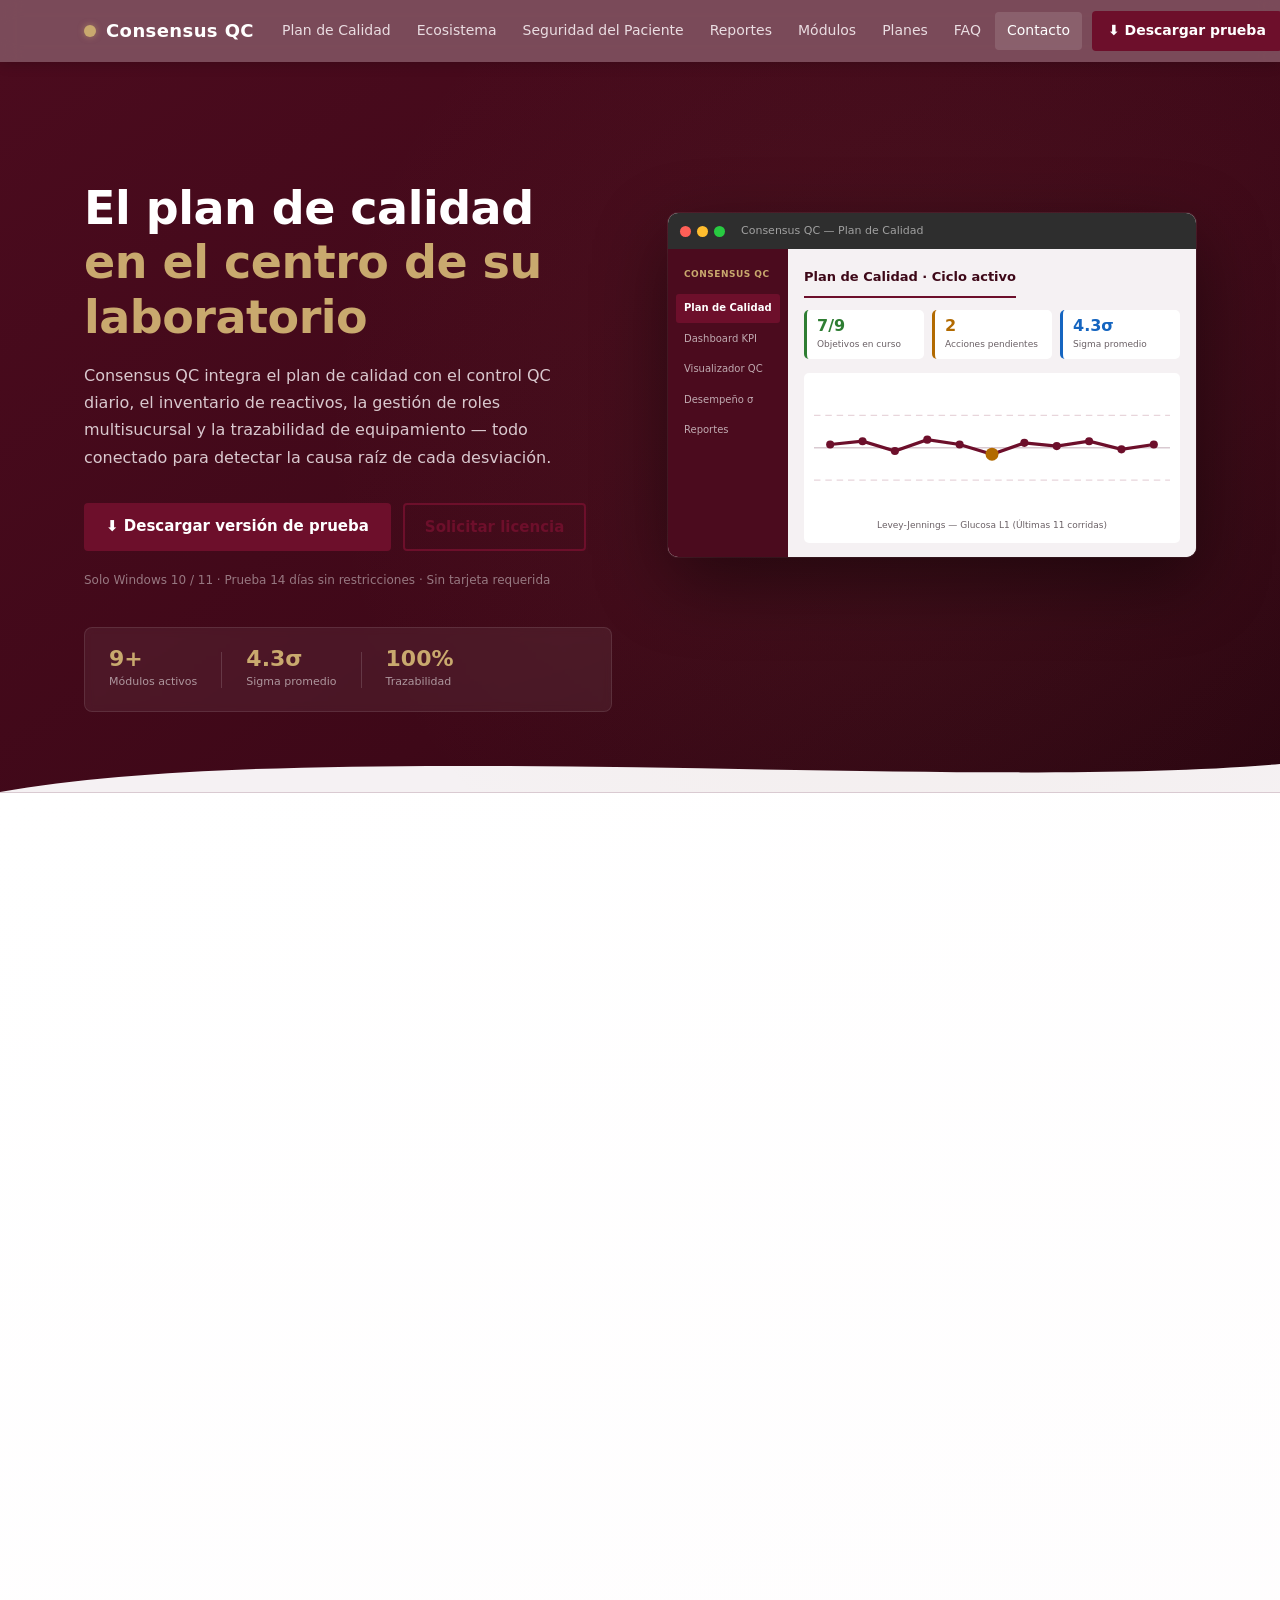
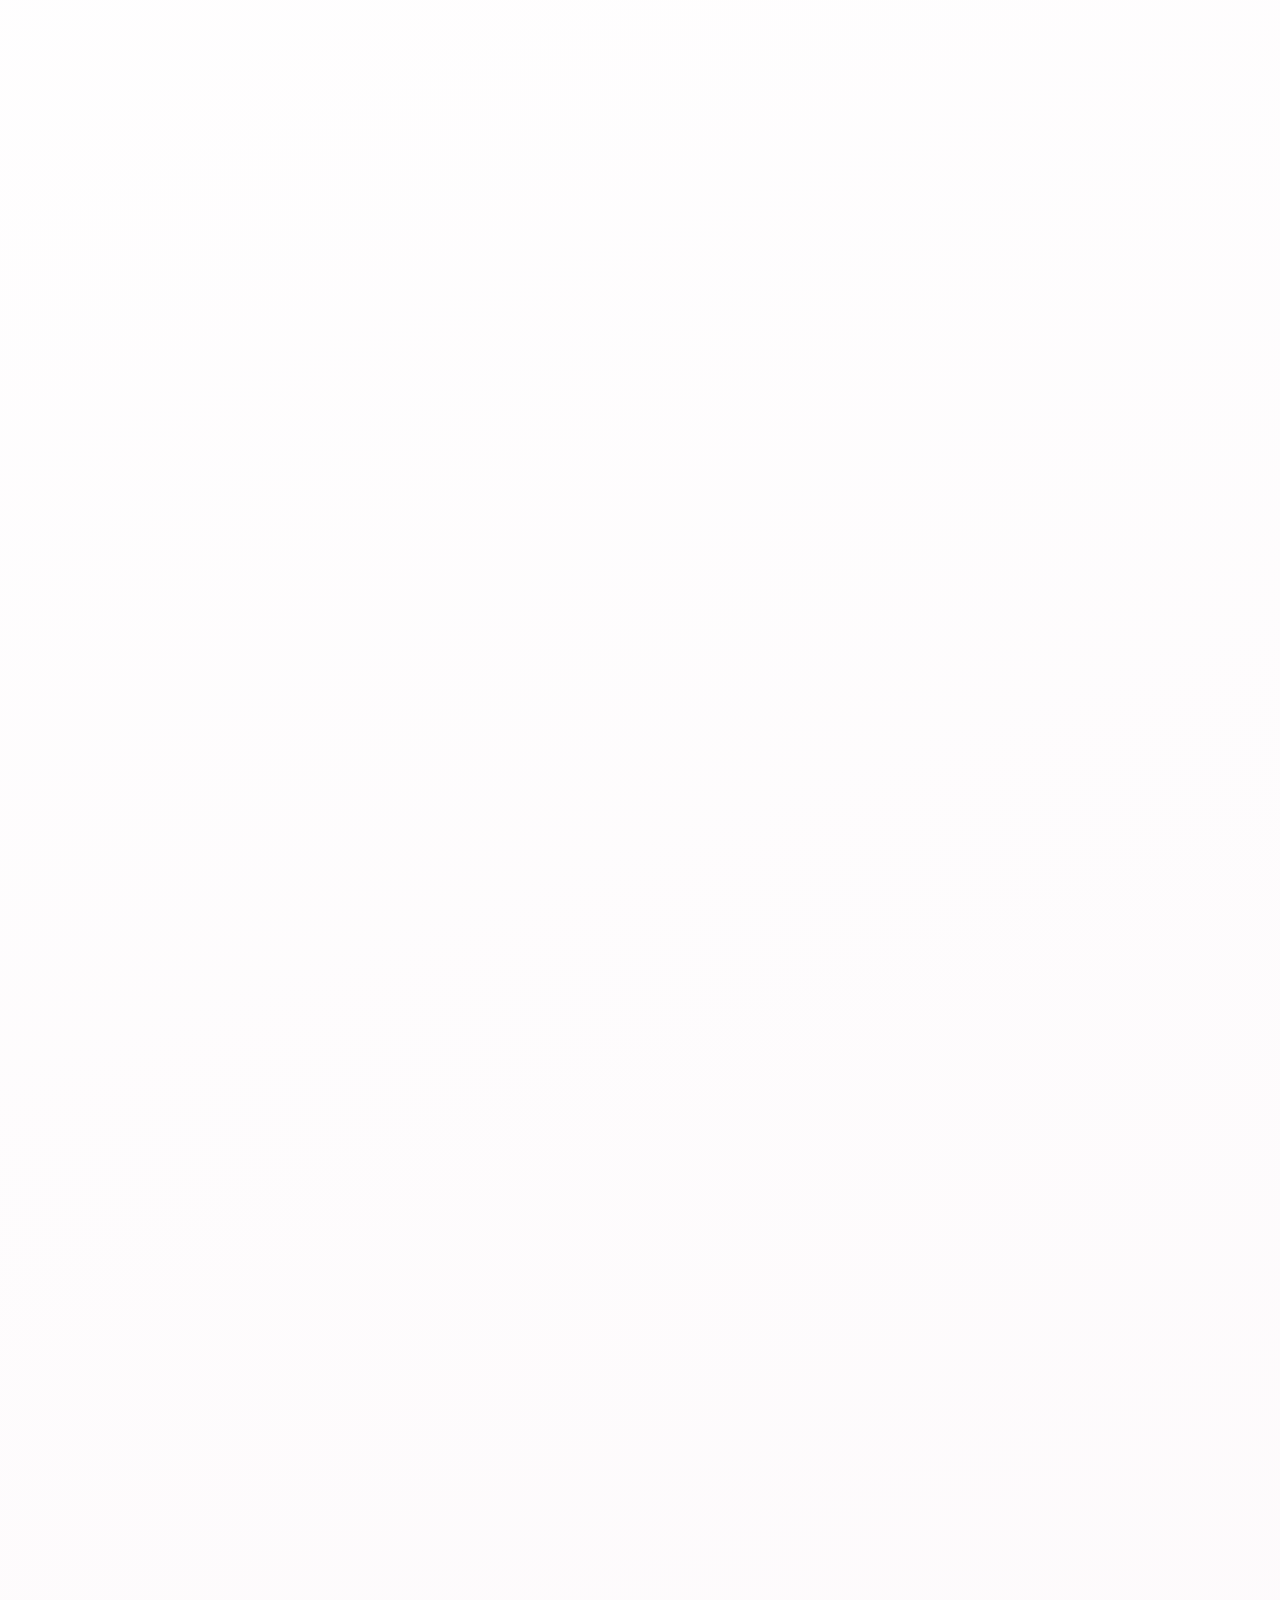
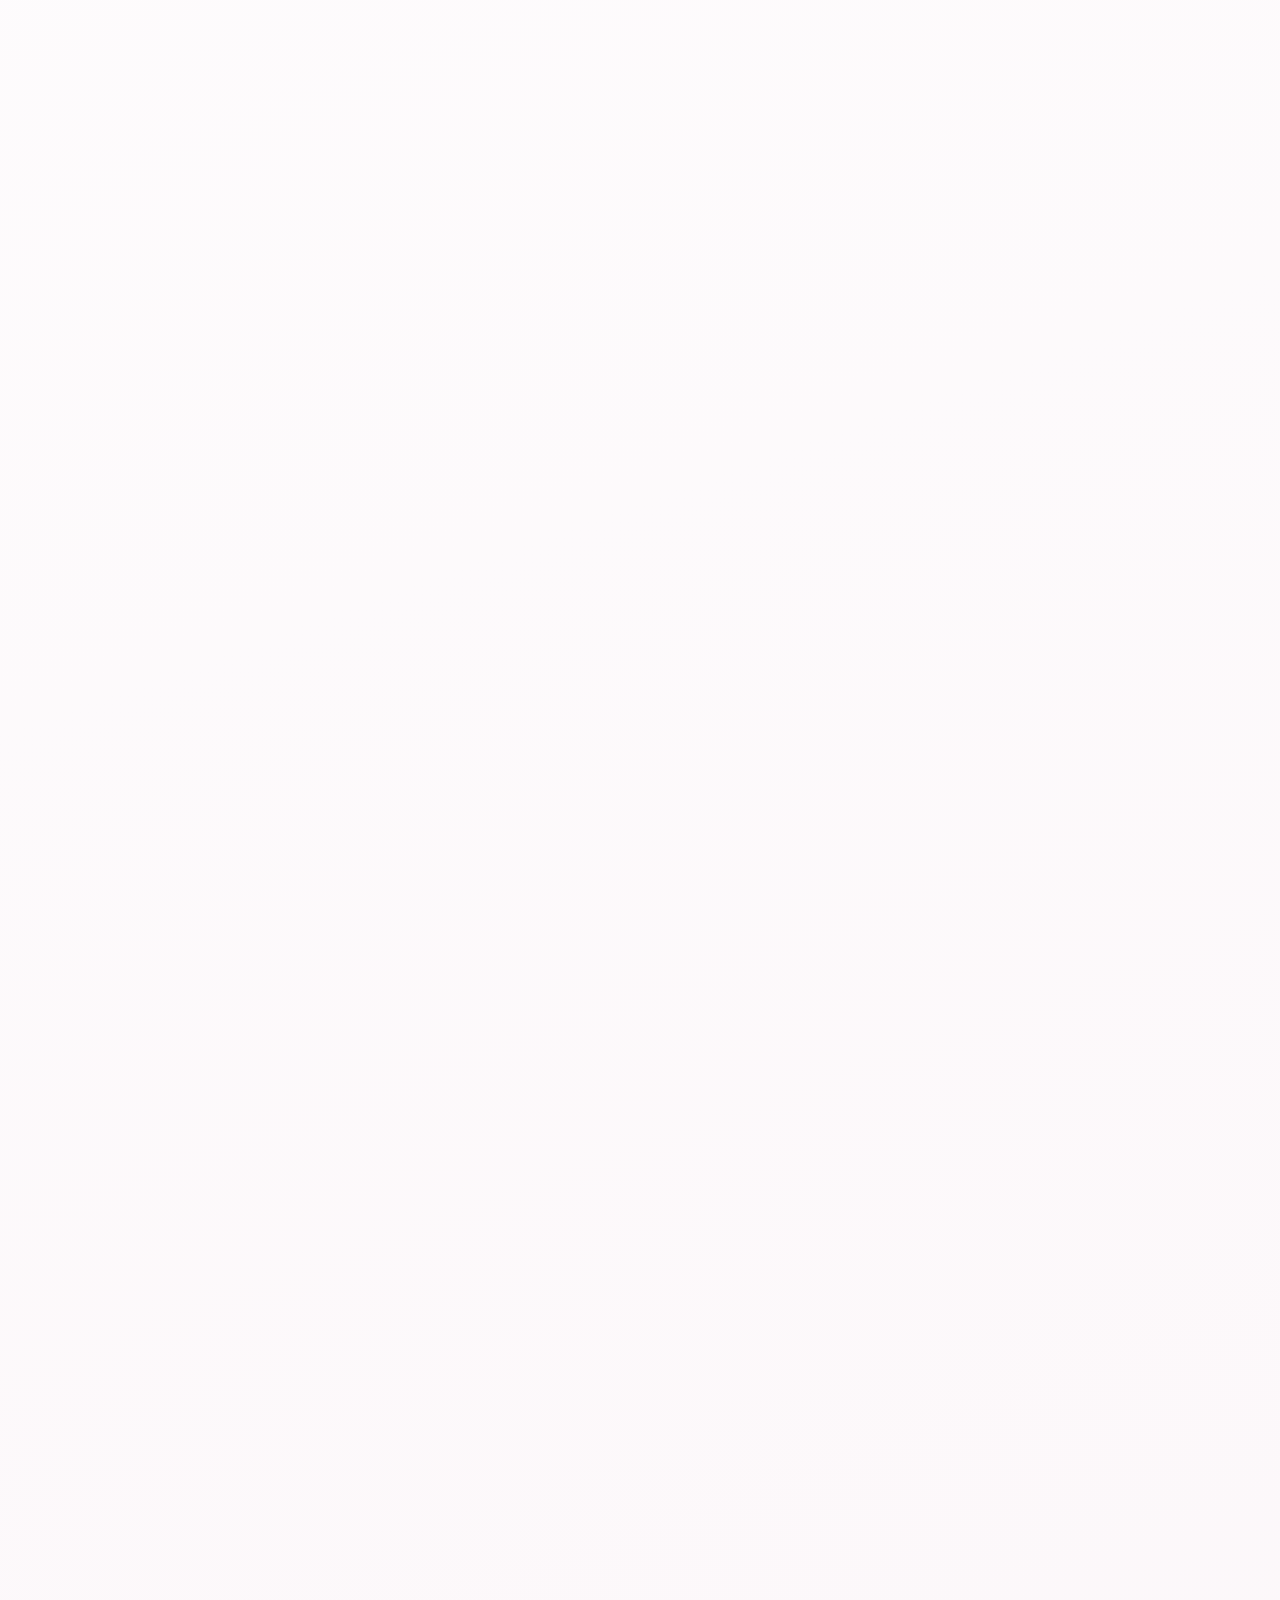
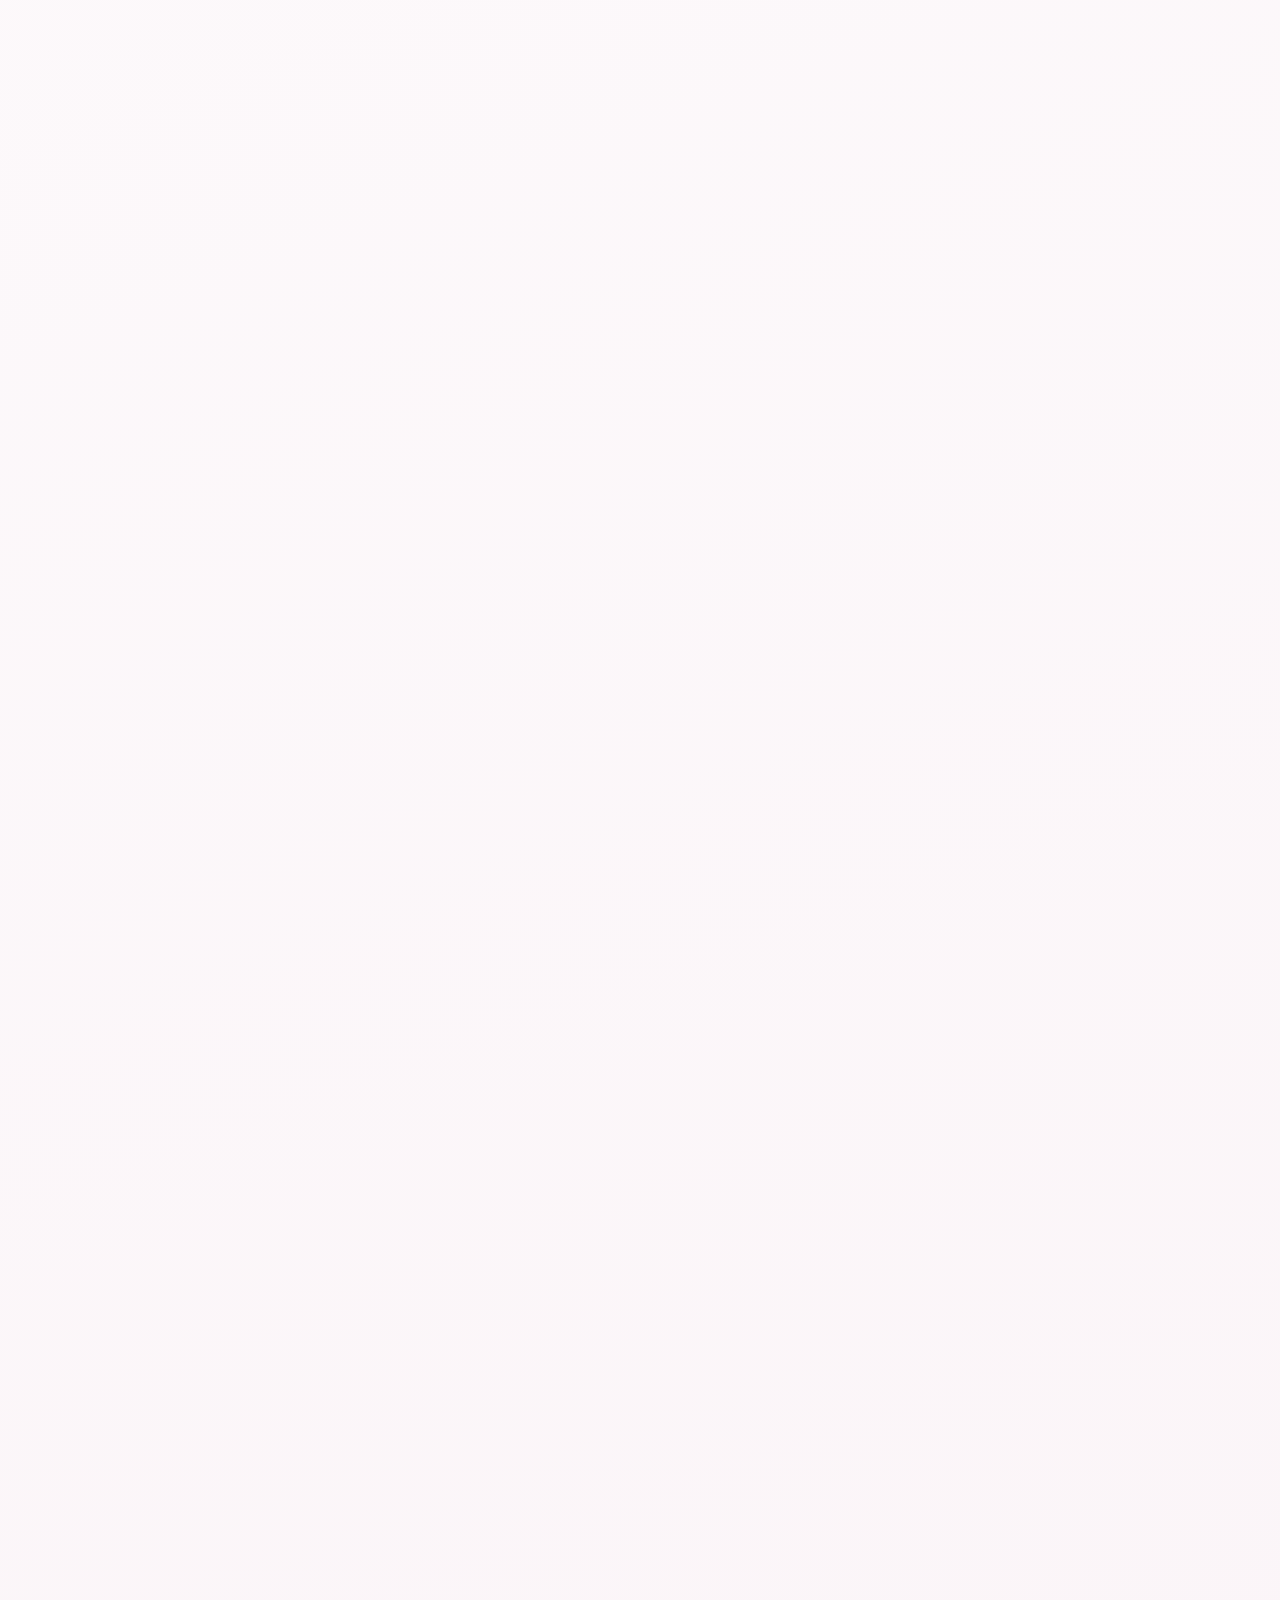
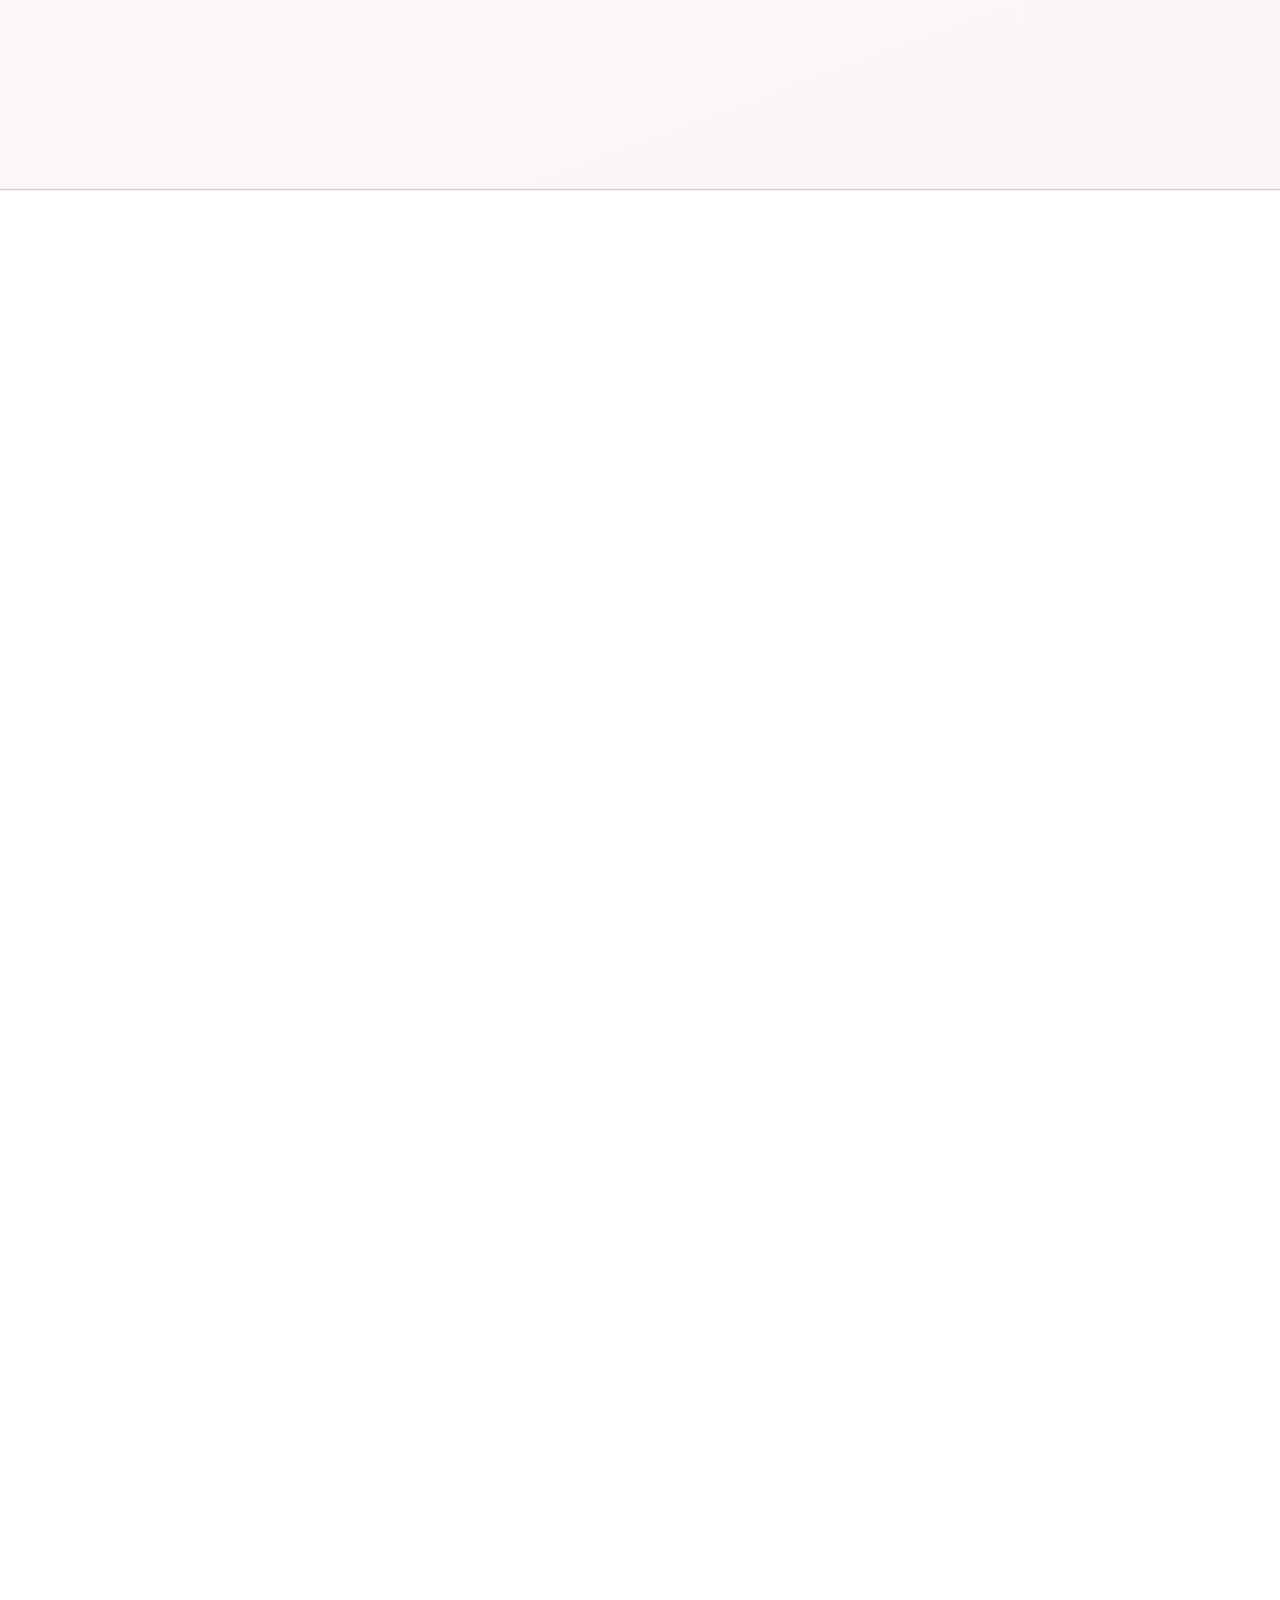
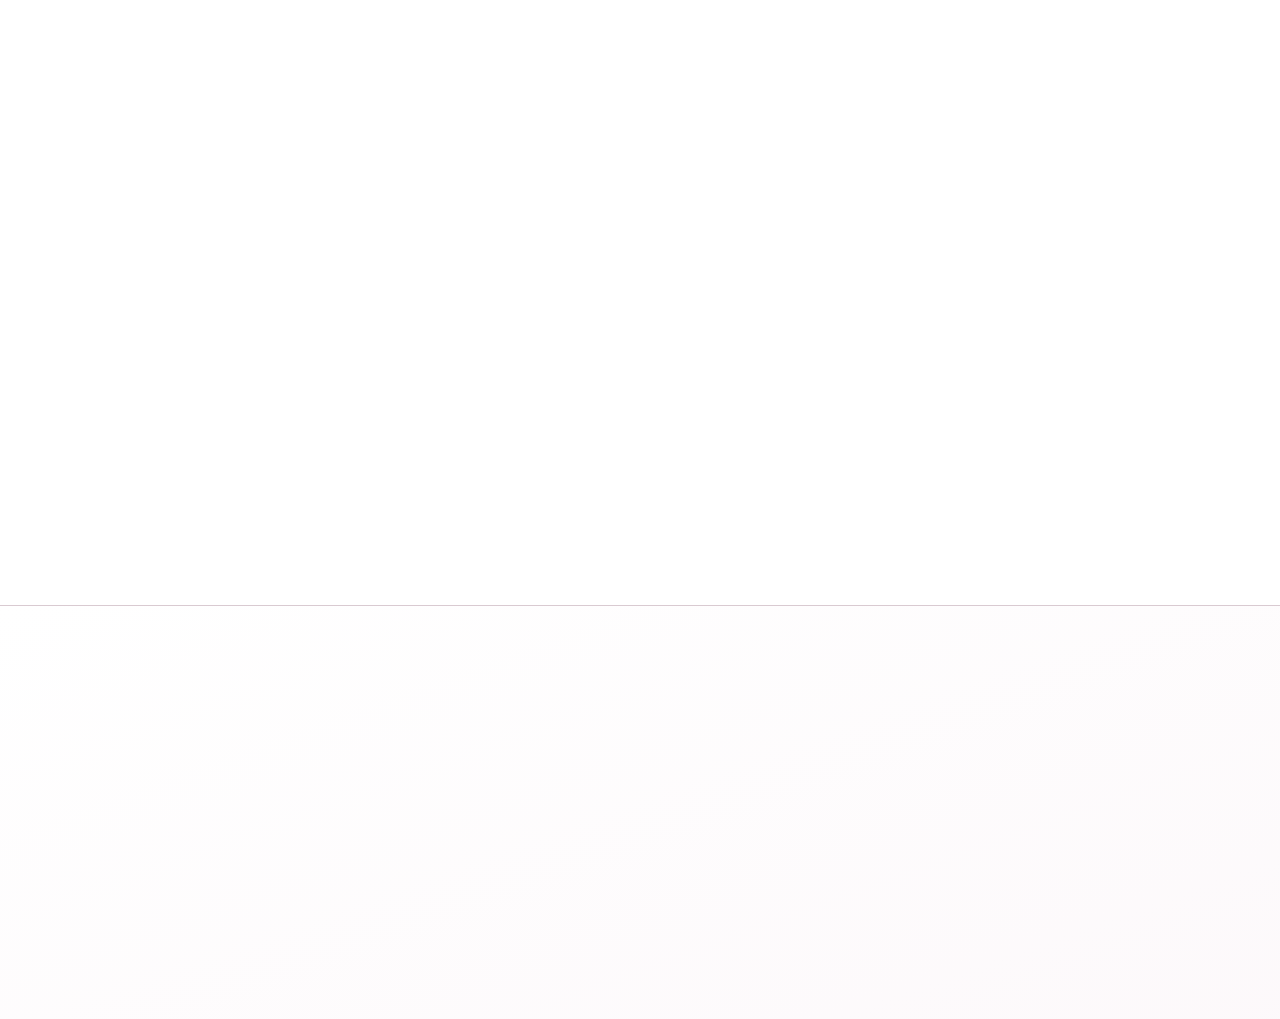
==== commit 8d84186e: "fix: formulario con envío nativo a FormSubmit + mensaje éxito al volver" ====
--- a/docs/index.html
+++ b/docs/index.html
@@ -50,7 +50,7 @@
         <a href="#precios">Planes</a>
         <a href="#faq">FAQ</a>
         <a href="#contacto">Contacto</a>
-        <a href="https://github.com/descarga/consensus-qc/releases/latest/download/ConsensusQC_Prueba_Setup.exe"
+        <a href="assets/downloads/ConsensusQC_Prueba_Setup.exe"
            class="btn-nav"
            aria-label="Descargar versión de prueba de Consensus QC">
           ⬇ Descargar prueba
@@ -69,7 +69,7 @@
       <a href="#precios">Planes</a>
       <a href="#faq">FAQ</a>
       <a href="#contacto">Contacto</a>
-      <a href="https://github.com/descarga/consensus-qc/releases/latest/download/ConsensusQC_Prueba_Setup.exe"
+      <a href="assets/downloads/ConsensusQC_Prueba_Setup.exe"
          class="btn-nav-mobile">⬇ Descargar versión de prueba</a>
     </div>
   </header>
@@ -92,7 +92,7 @@
           la causa raíz de cada desviación.
         </p>
         <div class="hero-actions">
-          <a href="https://github.com/descarga/consensus-qc/releases/latest/download/ConsensusQC_Prueba_Setup.exe"
+           <a href="assets/downloads/ConsensusQC_Prueba_Setup.exe"
              class="btn-primary btn-download"
              id="btn-hero-download">
             ⬇ Descargar versión de prueba
@@ -692,12 +692,12 @@
             <li class="ok">Soporte por correo</li>
             <li class="no">Sin actualizaciones post-prueba</li>
           </ul>
-          <a href="https://github.com/descarga/consensus-qc/releases/latest/download/ConsensusQC_Prueba_Setup.exe"
+           <a href="assets/downloads/ConsensusQC_Prueba_Setup.exe"
              class="btn-primary btn-download">
             ⬇ Descargar ahora
           </a>
           <p class="pricing-note">
-            <a href="https://github.com/descarga/consensus-qc/releases/latest" target="_blank" rel="noopener">
+            <a href="https://github.com/xergio1625/consensus-qc/releases/latest" target="_blank" rel="noopener">
               Ver notas de la versión →
             </a>
           </p>
@@ -922,12 +922,12 @@
             <p>
               Puede verificar la autenticidad comparando el SHA-256 del instalador con el valor
               publicado en la
-              <a href="https://github.com/descarga/consensus-qc/releases/latest" target="_blank" rel="noopener">
+              <a href="https://github.com/xergio1625/consensus-qc/releases/latest" target="_blank" rel="noopener">
                 página de versiones en GitHub
               </a>.
               Ejecute en PowerShell:
             </p>
-            <pre><code>Get-FileHash "ConsensusQC_Prueba_Setup.exe" -Algorithm SHA256</code></pre>
+            <pre><code>Get-FileHash "CCLab_Setup.exe" -Algorithm SHA256</code></pre>
           </div>
         </details>
 
@@ -1002,10 +1002,14 @@
           </div>
         </div>
         <form class="contact-form"
+              action="https://formsubmit.co/xergio.1625@gmail.com"
               method="POST"
               novalidate
-              data-hubspot-form
               id="contact-form">
+          <input type="hidden" name="_subject" value="Nuevo contacto desde Consensus QC Landing">
+          <input type="hidden" name="_captcha" value="false">
+          <input type="hidden" name="_next" value="https://xergio1625.github.io/consensus-qc-site/?enviado=1">
+          <input type="hidden" name="_template" value="table">
           <div class="form-row">
             <div class="form-group">
               <label for="firstname">Nombre *</label>
@@ -1090,10 +1094,10 @@
       </div>
       <p class="footer-tagline">Plataforma Integral de Calidad para Laboratorio Clínico</p>
       <nav class="footer-links" aria-label="Links del footer">
-        <a href="https://github.com/descarga/consensus-qc/releases" target="_blank" rel="noopener">
+        <a href="https://github.com/xergio1625/consensus-qc/releases" target="_blank" rel="noopener">
           Historial de versiones
         </a>
-        <a href="https://github.com/descarga/consensus-qc/releases/latest" target="_blank" rel="noopener">
+        <a href="https://github.com/xergio1625/consensus-qc/releases/latest" target="_blank" rel="noopener">
           Última versión
         </a>
         <a href="#plan-calidad">Plan de Calidad</a>
@@ -1104,7 +1108,7 @@
         <a href="#contacto">Contacto</a>
       </nav>
       <div class="footer-download">
-        <a href="https://github.com/descarga/consensus-qc/releases/latest/download/ConsensusQC_Prueba_Setup.exe"
+        <a href="assets/downloads/ConsensusQC_Prueba_Setup.exe"
            class="btn-footer-download btn-download">
           ⬇ Descargar versión de prueba
         </a>
@@ -1119,3 +1123,8 @@
 </body>
 </html>
 
+
+
+
+
+
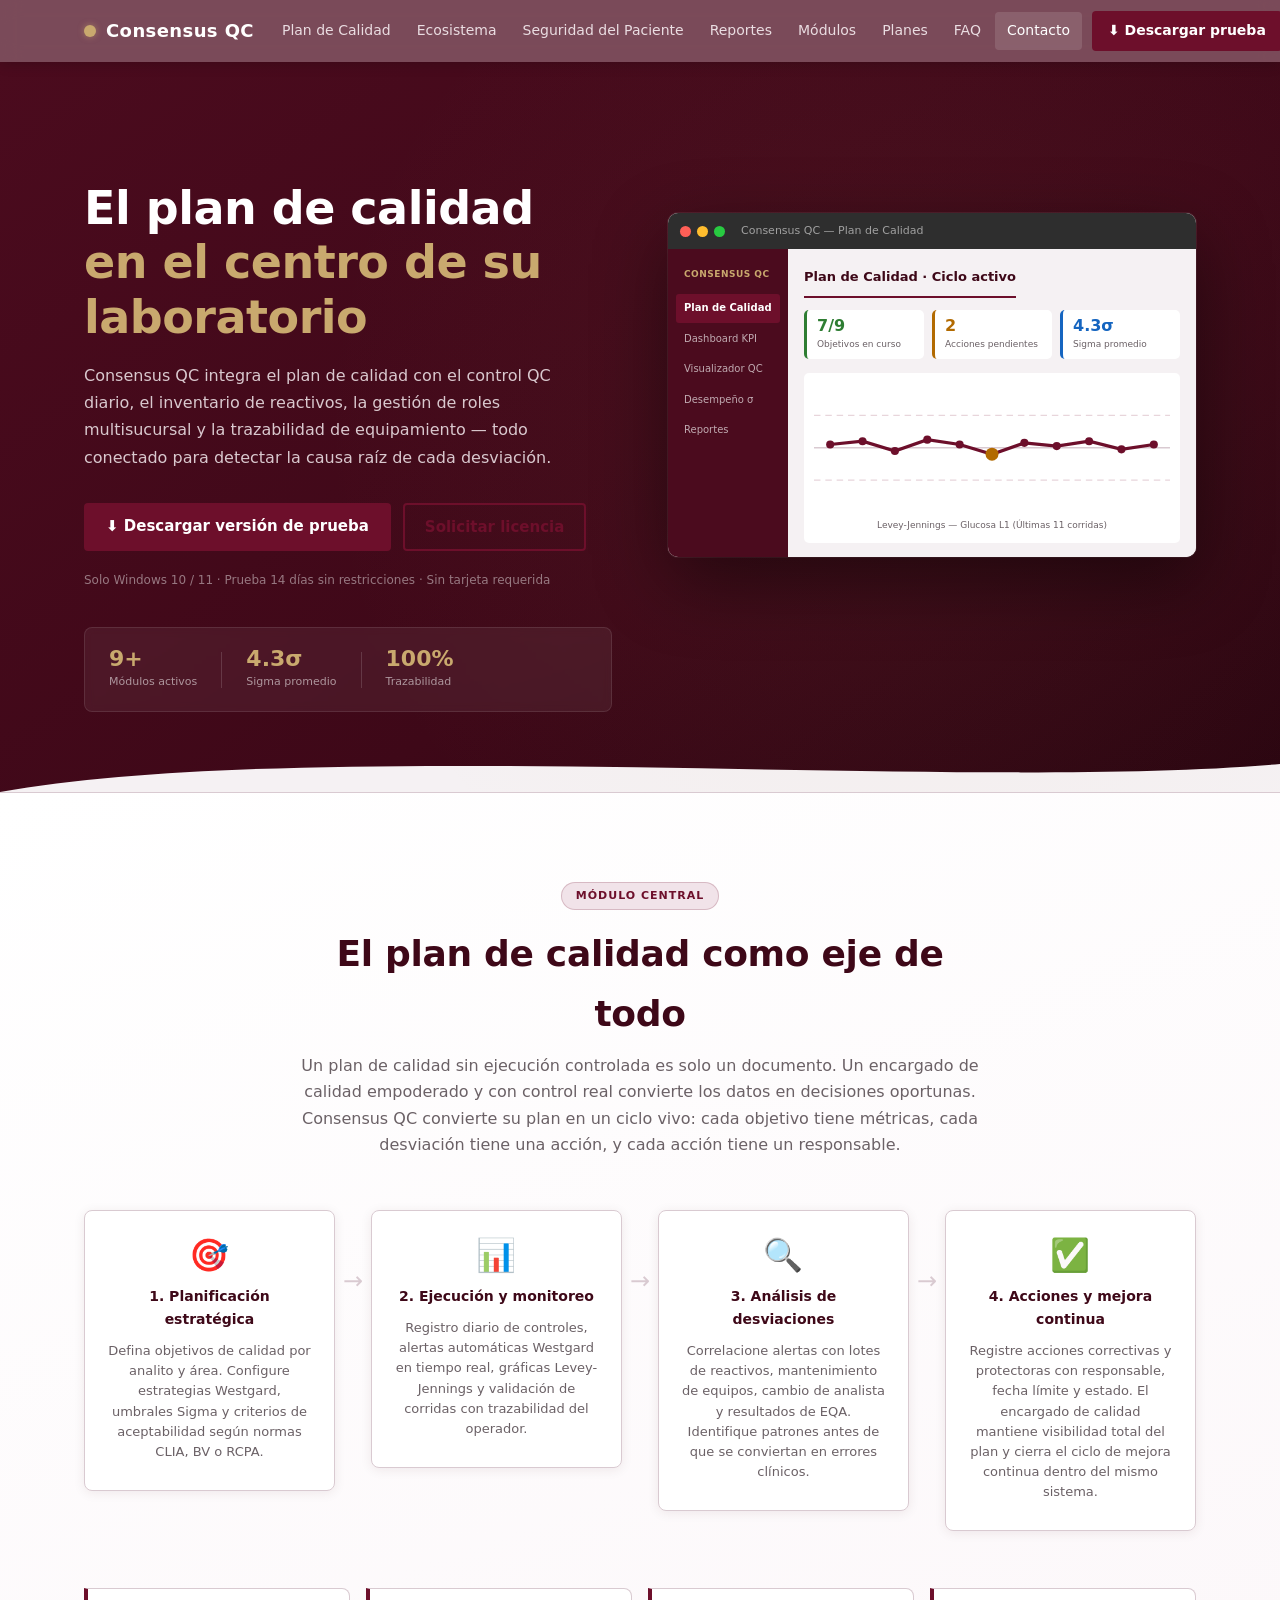
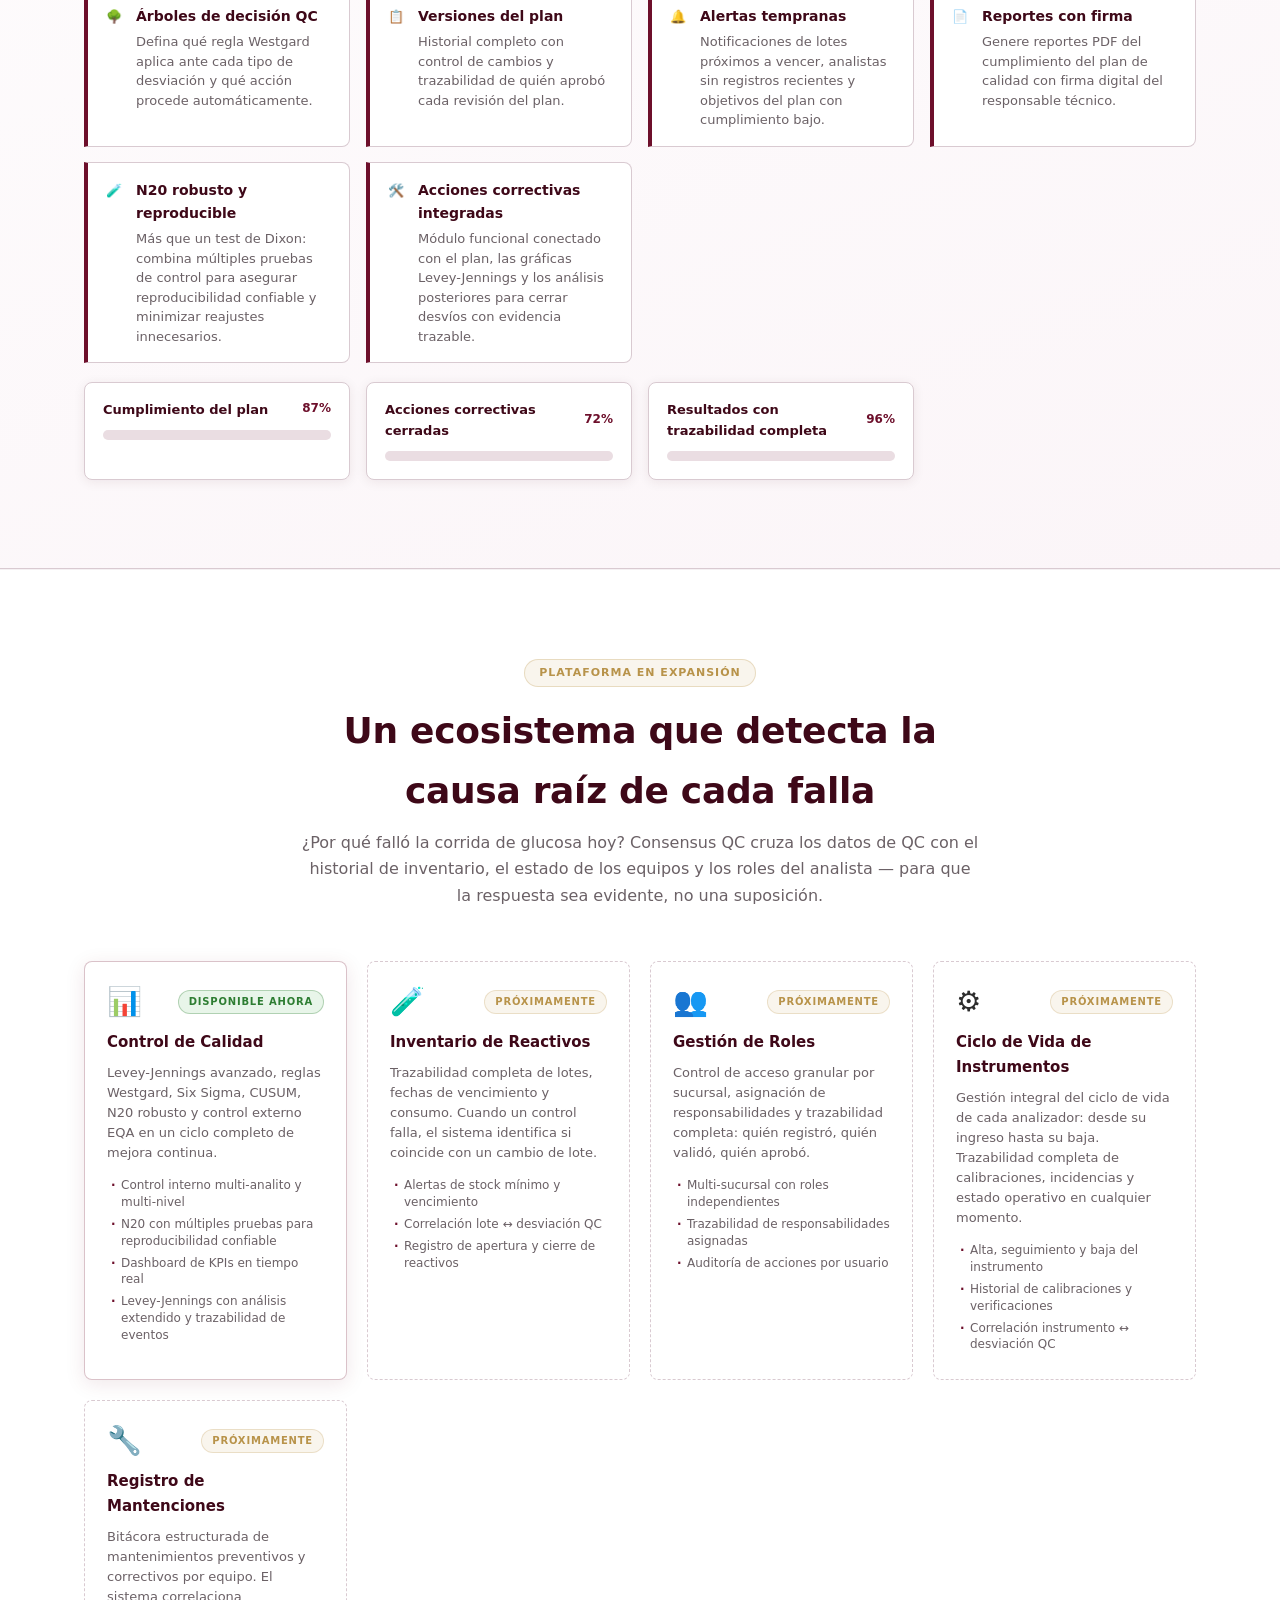
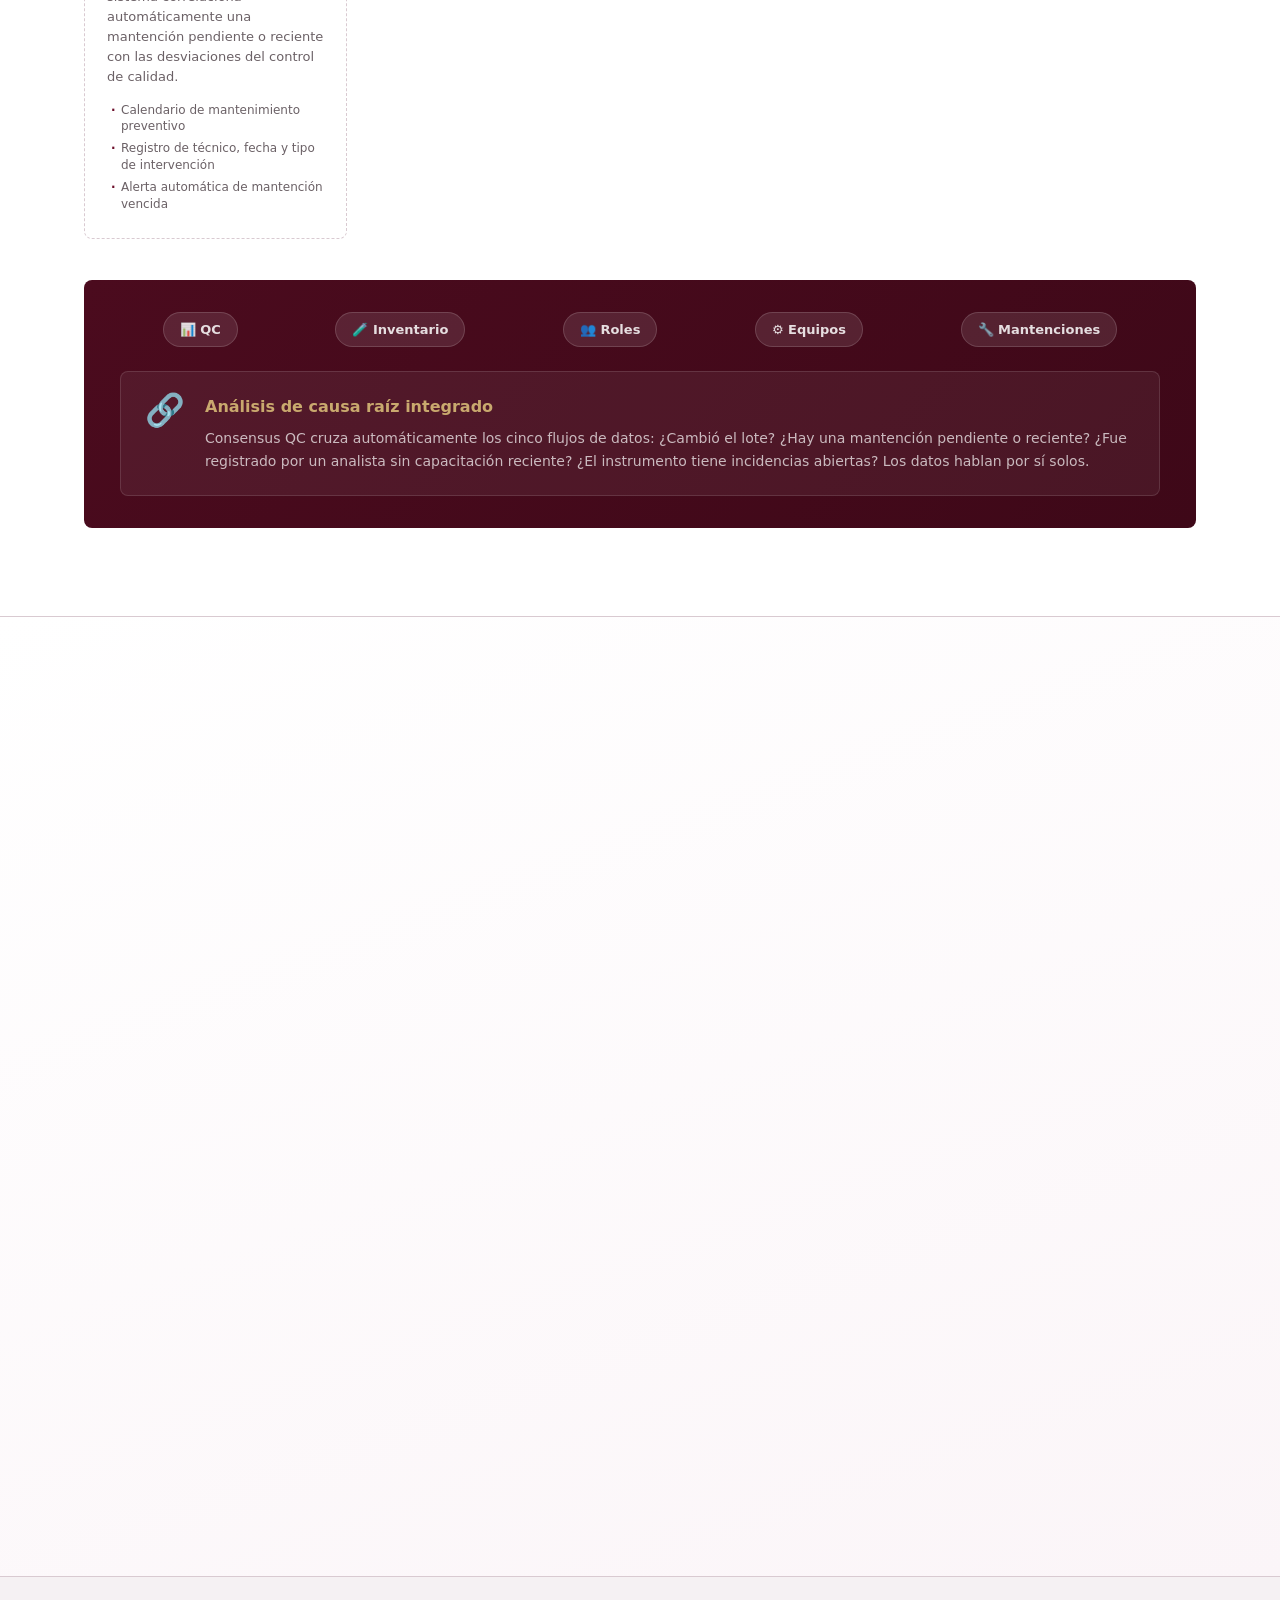
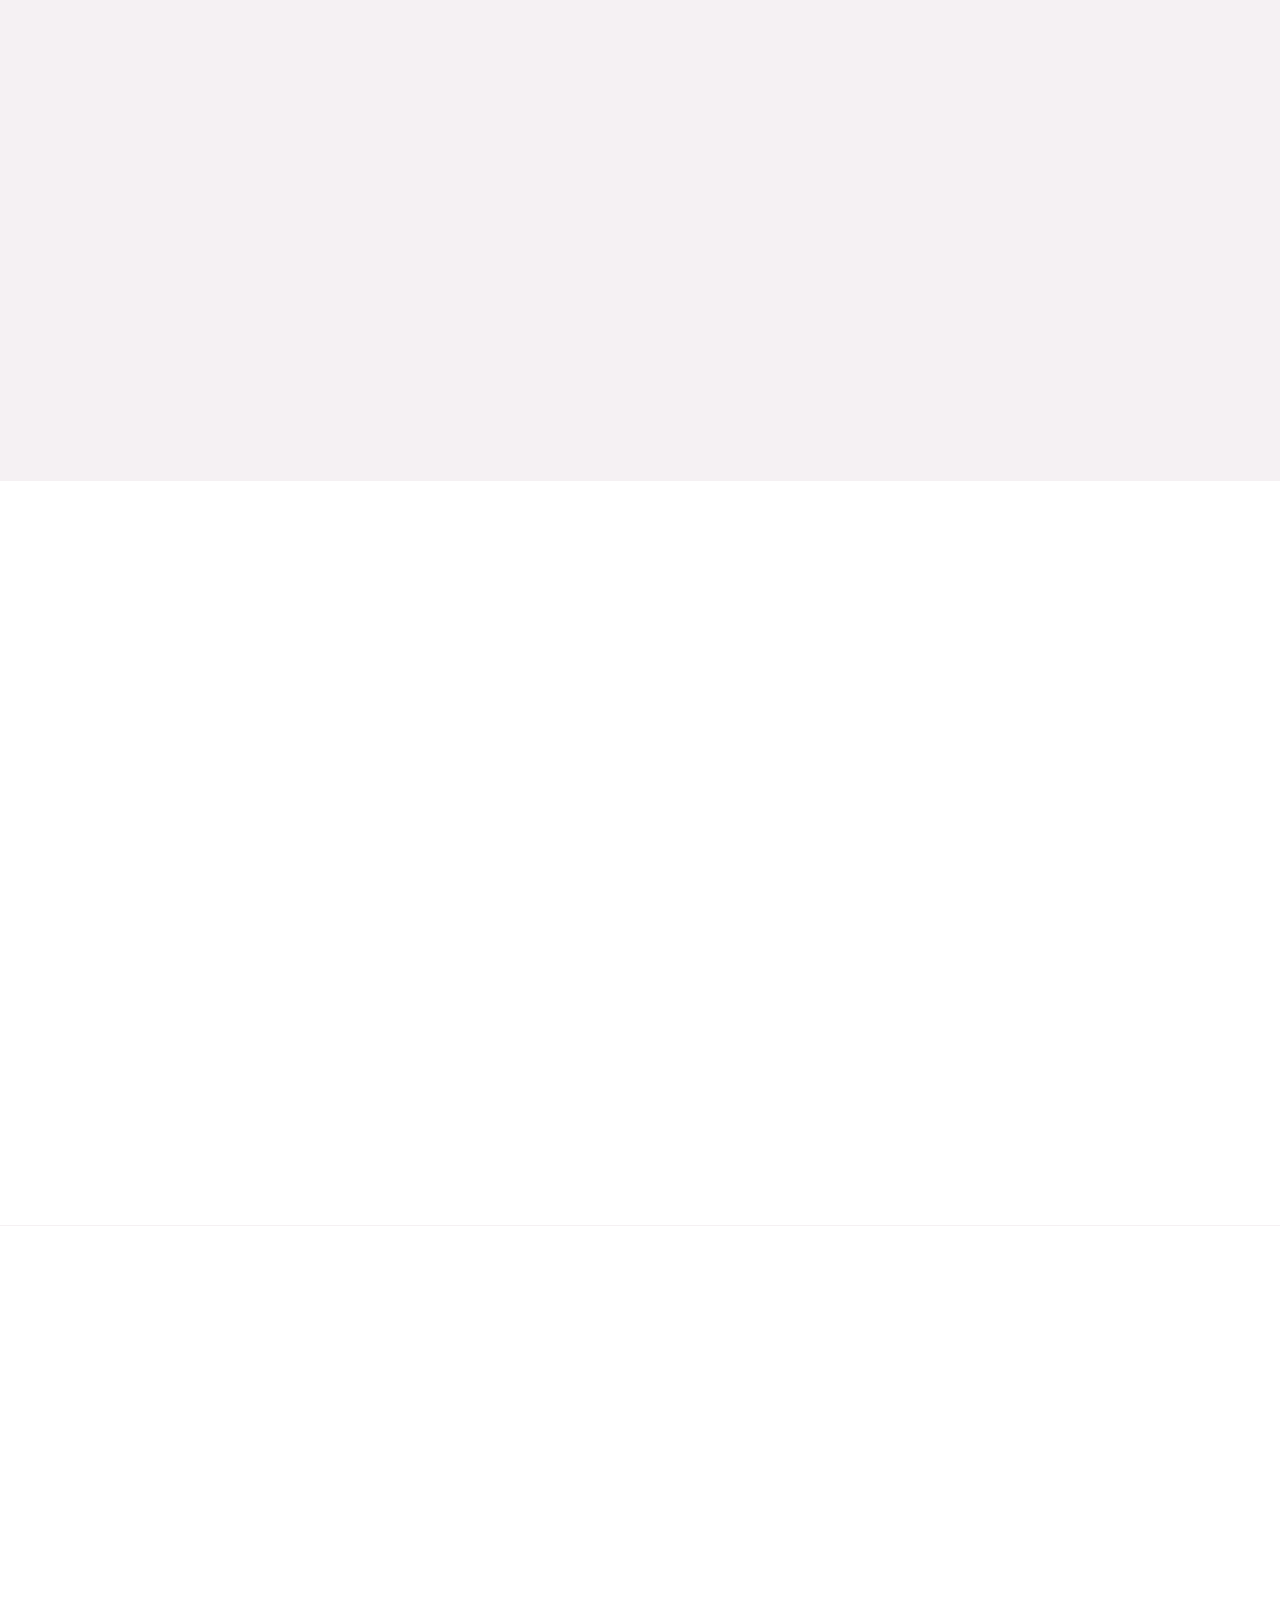
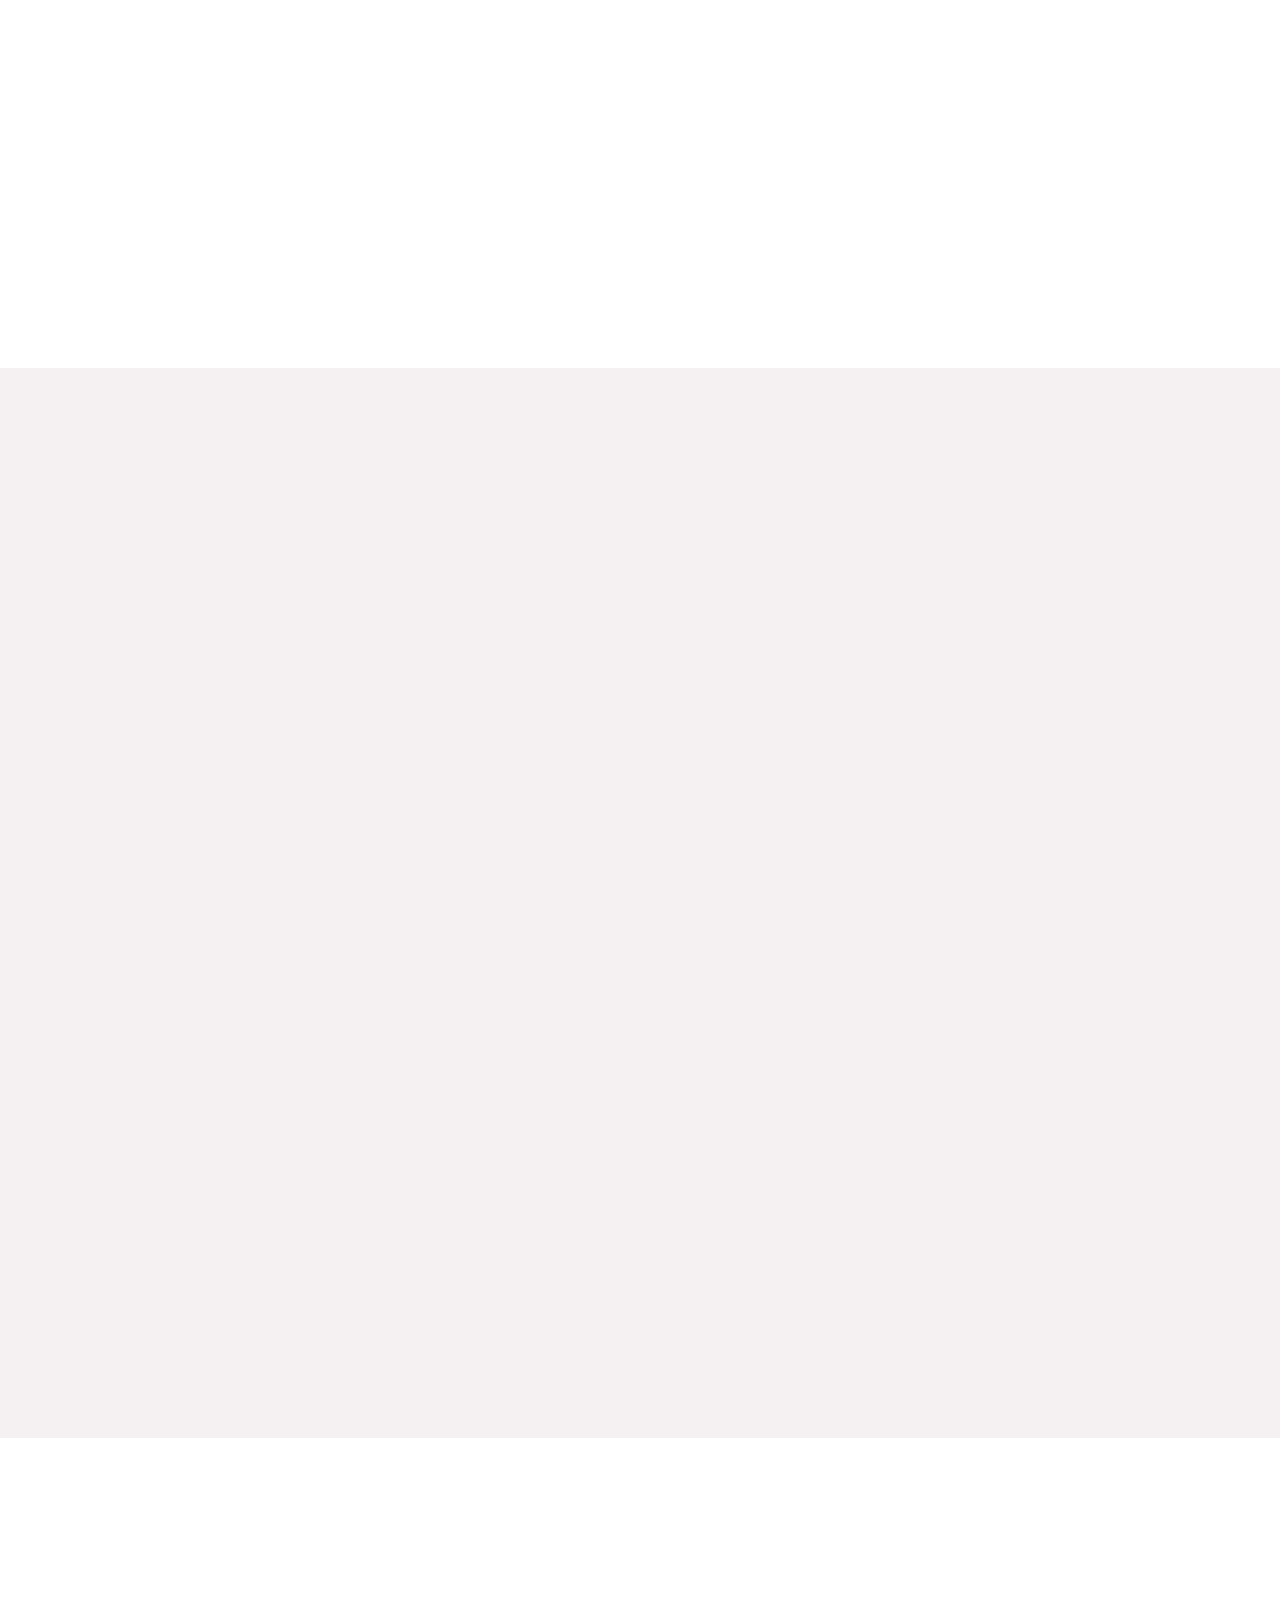
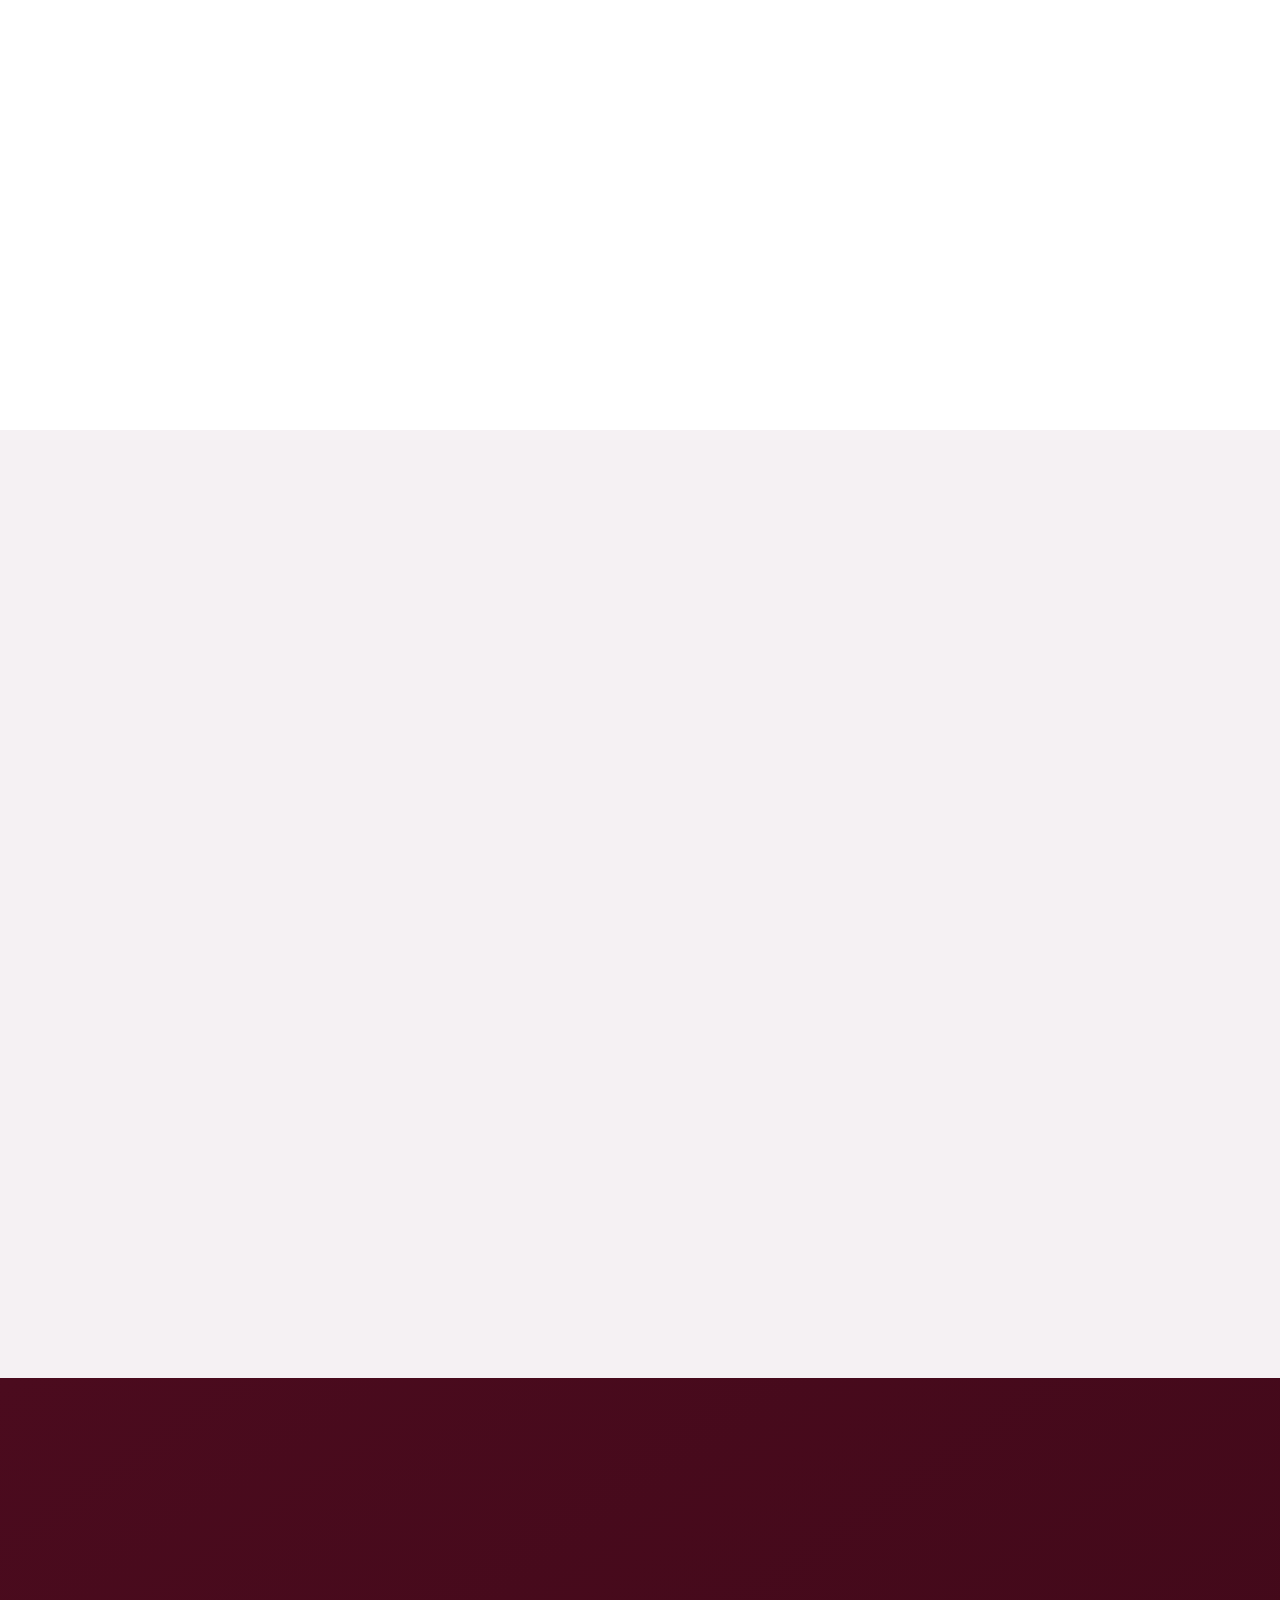
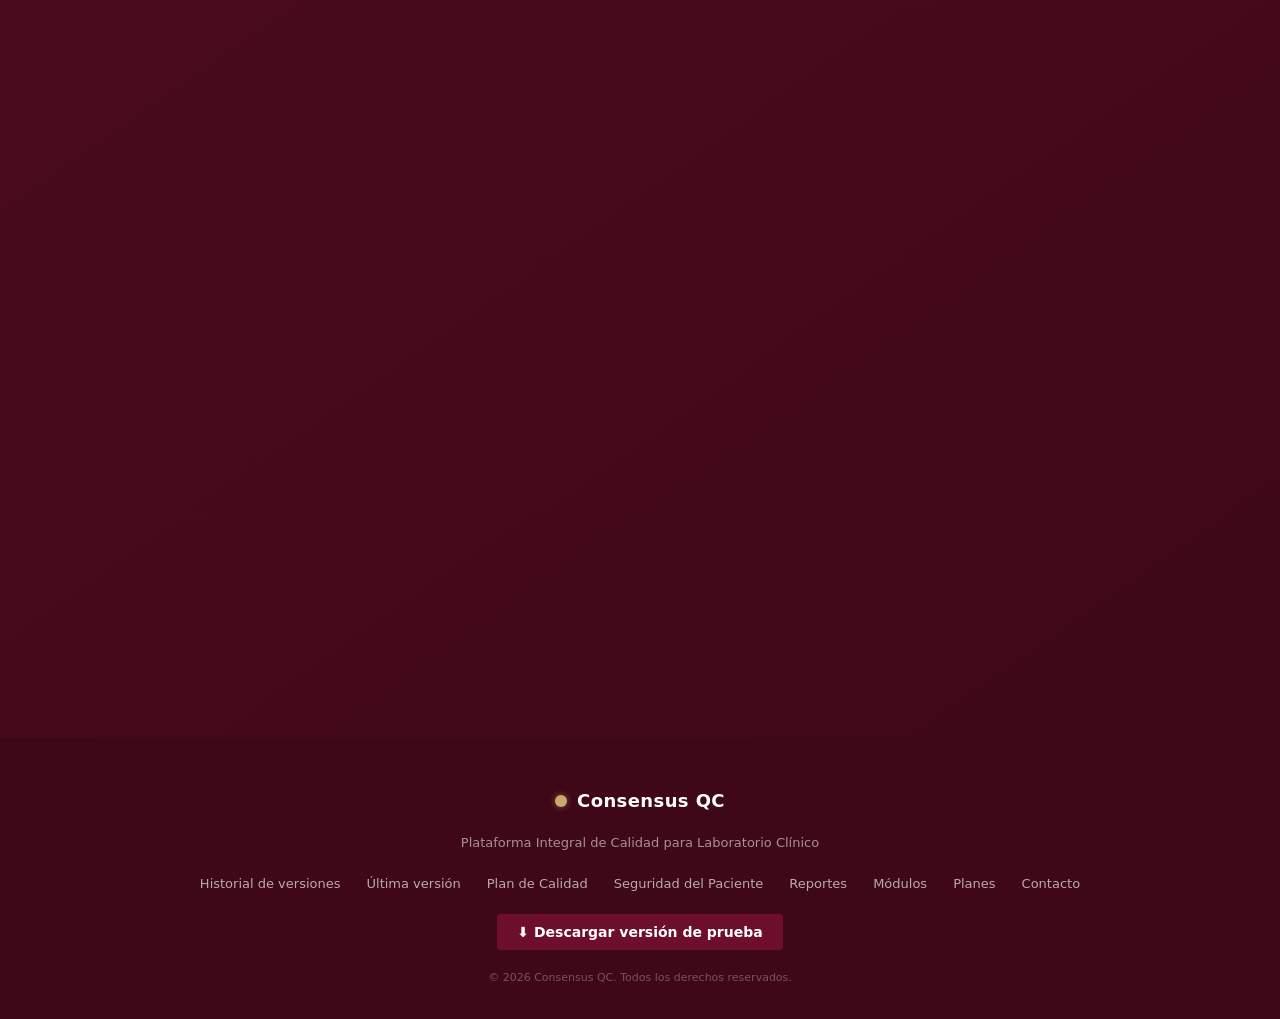
==== commit 72f52216: "feat: activar HubSpot CRM (portal 49682748, form 94ca0a2f)" ====
--- a/docs/index.html
+++ b/docs/index.html
@@ -1002,14 +1002,10 @@
           </div>
         </div>
         <form class="contact-form"
-              action="https://formsubmit.co/xergio.1625@gmail.com"
               method="POST"
               novalidate
+              data-hubspot-form
               id="contact-form">
-          <input type="hidden" name="_subject" value="Nuevo contacto desde Consensus QC Landing">
-          <input type="hidden" name="_captcha" value="false">
-          <input type="hidden" name="_next" value="https://xergio1625.github.io/consensus-qc-site/?enviado=1">
-          <input type="hidden" name="_template" value="table">
           <div class="form-row">
             <div class="form-group">
               <label for="firstname">Nombre *</label>
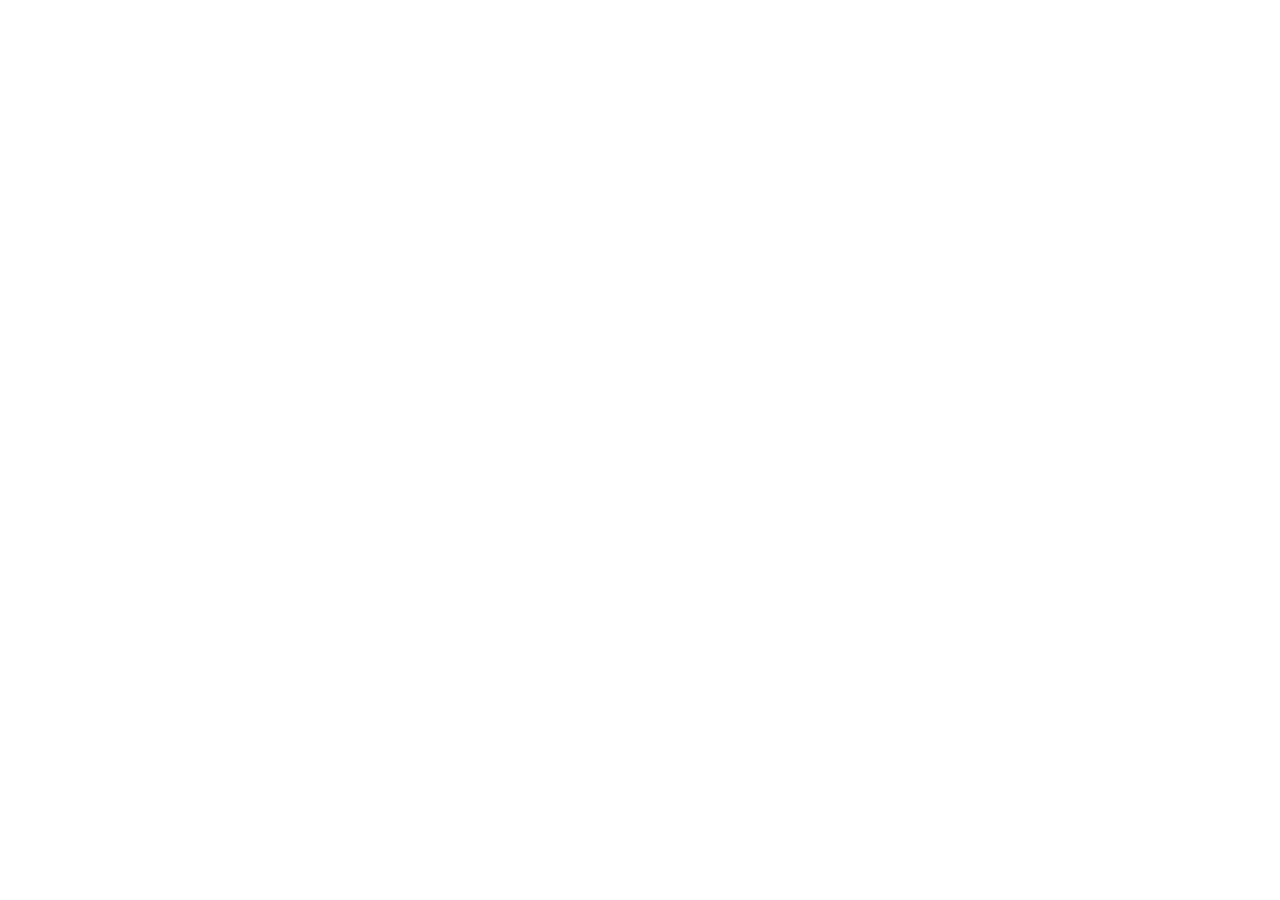
==== commit d139af25: "Actualiza la referencia a la versión anterior tras limpiar el historial Co-Authored-By: Claude Opus " ====
--- a/docs/index.html
+++ b/docs/index.html
@@ -1,1126 +1,27 @@
-﻿<!DOCTYPE html>
+<!DOCTYPE html>
 <html lang="es">
 <head>
-  <meta charset="UTF-8">
-  <meta name="viewport" content="width=device-width, initial-scale=1.0">
-  <meta name="description" content="Consensus QC – Plataforma integral de gestión de calidad para laboratorios clínicos. Plan de calidad estructurado, control interno Westgard, Six Sigma, inventario de reactivos, gestión de roles multisucursal y trazabilidad de equipamiento.">
-  <meta property="og:title" content="Consensus QC | Plataforma Integral de Calidad para Laboratorio Clínico">
-  <meta property="og:description" content="Del plan estratégico al análisis de causa raíz: Consensus QC conecta control QC, inventario, roles y equipamiento para que su laboratorio detecte por qué fallan las corridas.">
-  <meta property="og:type" content="website">
-  <meta name="theme-color" content="#6D0F2B">
-  <link rel="preconnect" href="https://github.com" crossorigin>
-  <link rel="preconnect" href="https://formspree.io" crossorigin>
-  <link rel="preconnect" href="https://js.hsforms.net" crossorigin>
-  <link rel="preconnect" href="https://js.hs-scripts.com" crossorigin>
+  <meta charset="utf-8">
+  <meta name="viewport" content="width=device-width, initial-scale=1">
+  <title>Consensus QC ahora está en ConsensusLab</title>
+  <!-- El sitio de Consensus QC se trasladó a ConsensusLab. La versión anterior está en el historial de git
+       (commit c62d76d). -->
+  <meta name="robots" content="noindex, follow">
+  <link rel="canonical" href="https://xergio1625.github.io/consensuslab/consensus-qc/">
+  <meta http-equiv="refresh" content="0; url=https://xergio1625.github.io/consensuslab/consensus-qc/">
+  <script>location.replace('https://xergio1625.github.io/consensuslab/consensus-qc/');</script>
   <style>
-    html { scroll-behavior: smooth; font-size: 16px; }
-    body { margin: 0; font-family: "Segoe UI", system-ui, -apple-system, BlinkMacSystemFont, sans-serif; background: #F5F1F3; color: #2D2D2D; line-height: 1.65; }
-    .navbar { position: sticky; top: 0; z-index: 200; background: #4B0B1E; box-shadow: 0 2px 12px rgba(0,0,0,.3); }
-    .container { max-width: 1160px; margin: 0 auto; padding: 0 24px; }
-    .nav-inner { display: flex; align-items: center; justify-content: space-between; min-height: 62px; gap: 16px; }
-    .hero { background: linear-gradient(145deg, #4B0B1E 0%, #3E0818 60%, #2A0510 100%); color: #fff; padding: 72px 0 0; overflow: hidden; }
-    .hero-inner { display: grid; grid-template-columns: 1fr 1fr; gap: 56px; align-items: center; }
-    .brand-name { font-size: 18px; font-weight: 700; color: #fff; }
-    .hero h1 { font-size: clamp(26px, 3.8vw, 46px); line-height: 1.18; margin: 0 0 18px; font-weight: 800; }
-    .hero-subtitle { max-width: 480px; font-size: 16px; color: #D9C8CE; }
-    .btn-primary, .btn-secondary { display: inline-flex; align-items: center; justify-content: center; min-height: 44px; }
-    .hero-visual { min-height: 420px; }
-    .section { min-height: 1px; }
+    body { font-family: "Segoe UI", Arial, sans-serif; color: #2A2226; background: #F7F3F5; margin: 0; }
+    main { max-width: 520px; margin: 15vh auto 0; padding: 0 16px; }
+    h1 { color: #6D0F2B; font-size: 1.4rem; }
+    a { color: #6D0F2B; font-weight: 600; }
   </style>
-  <title>Consensus QC | Plataforma Integral de Calidad para Laboratorio Clínico</title>
-  <link rel="stylesheet" href="assets/css/style.css">
 </head>
 <body>
-
-  <!-- ═══════════════════════════════════════════════════════
-       NAVBAR
-  ════════════════════════════════════════════════════════ -->
-  <header class="navbar" id="top">
-    <div class="container nav-inner">
-      <a href="#top" class="brand" aria-label="Consensus QC inicio">
-        <span class="brand-dot" aria-hidden="true"></span>
-        <span class="brand-name">Consensus QC</span>
-      </a>
-      <nav aria-label="Navegación principal">
-        <a href="#plan-calidad">Plan de Calidad</a>
-        <a href="#ecosistema">Ecosistema</a>
-        <a href="#seguridad-paciente">Seguridad del Paciente</a>
-        <a href="#reportes-inteligentes">Reportes</a>
-        <a href="#modulos">Módulos</a>
-        <a href="#precios">Planes</a>
-        <a href="#faq">FAQ</a>
-        <a href="#contacto">Contacto</a>
-        <a href="assets/downloads/ConsensusQC_Prueba_Setup.exe"
-           class="btn-nav"
-           aria-label="Descargar versión de prueba de Consensus QC">
-          ⬇ Descargar prueba
-        </a>
-      </nav>
-      <button class="nav-toggle" id="nav-toggle" aria-label="Abrir menú" aria-expanded="false">
-        <span></span><span></span><span></span>
-      </button>
-    </div>
-    <div class="nav-mobile" id="nav-mobile" aria-hidden="true">
-      <a href="#plan-calidad">Plan de Calidad</a>
-      <a href="#ecosistema">Ecosistema</a>
-      <a href="#seguridad-paciente">Seguridad del Paciente</a>
-      <a href="#reportes-inteligentes">Reportes</a>
-      <a href="#modulos">Módulos</a>
-      <a href="#precios">Planes</a>
-      <a href="#faq">FAQ</a>
-      <a href="#contacto">Contacto</a>
-      <a href="assets/downloads/ConsensusQC_Prueba_Setup.exe"
-         class="btn-nav-mobile">⬇ Descargar versión de prueba</a>
-    </div>
-  </header>
-
-  <!-- ═══════════════════════════════════════════════════════
-       HERO
-  ════════════════════════════════════════════════════════ -->
-  <section class="hero" aria-label="Presentación del software">
-    <div class="container hero-inner">
-      <div class="hero-text">
-        <div class="badge-version">Premium 3.0 · MVP</div>
-        <h1>
-          El plan de calidad<br>
-          <span class="accent">en el centro de su laboratorio</span>
-        </h1>
-        <p class="hero-subtitle">
-          Consensus QC integra el plan de calidad con el control QC diario,
-          el inventario de reactivos, la gestión de roles multisucursal
-          y la trazabilidad de equipamiento — todo conectado para detectar
-          la causa raíz de cada desviación.
-        </p>
-        <div class="hero-actions">
-           <a href="assets/downloads/ConsensusQC_Prueba_Setup.exe"
-             class="btn-primary btn-download"
-             id="btn-hero-download">
-            ⬇ Descargar versión de prueba
-          </a>
-          <a href="#contacto" class="btn-secondary">Solicitar licencia</a>
-        </div>
-        <p class="hero-disclaimer">
-          Solo Windows 10 / 11 · Prueba 14 días sin restricciones · Sin tarjeta requerida
-        </p>
-        <div class="hero-stats">
-          <div class="stat">
-            <span class="stat-num" data-count="9" data-suffix="+">9+</span>
-            <span class="stat-label">Módulos activos</span>
-          </div>
-          <div class="stat-divider" aria-hidden="true"></div>
-          <div class="stat">
-            <span class="stat-num" data-count="4.3" data-decimals="1" data-suffix="σ">4.3σ</span>
-            <span class="stat-label">Sigma promedio</span>
-          </div>
-          <div class="stat-divider" aria-hidden="true"></div>
-          <div class="stat">
-            <span class="stat-num" data-count="100" data-suffix="%">100%</span>
-            <span class="stat-label">Trazabilidad</span>
-          </div>
-        </div>
-      </div>
-      <div class="hero-visual" aria-hidden="true">
-        <div class="hero-window">
-          <div class="window-titlebar">
-            <span class="dot red"></span>
-            <span class="dot yellow"></span>
-            <span class="dot green"></span>
-            <span class="window-title">Consensus QC — Plan de Calidad</span>
-          </div>
-          <div class="window-sidebar">
-            <div class="ws-logo">Consensus QC</div>
-            <div class="ws-item active">Plan de Calidad</div>
-            <div class="ws-item">Dashboard KPI</div>
-            <div class="ws-item">Visualizador QC</div>
-            <div class="ws-item">Desempeño σ</div>
-            <div class="ws-item">Reportes</div>
-          </div>
-          <div class="window-content">
-            <div class="wc-header">Plan de Calidad · Ciclo activo</div>
-            <div class="wc-kpis">
-              <div class="kpi green">
-                <span class="kpi-val">7/9</span>
-                <span class="kpi-label">Objetivos en curso</span>
-              </div>
-              <div class="kpi yellow">
-                <span class="kpi-val">2</span>
-                <span class="kpi-label">Acciones pendientes</span>
-              </div>
-              <div class="kpi blue">
-                <span class="kpi-val">4.3σ</span>
-                <span class="kpi-label">Sigma promedio</span>
-              </div>
-            </div>
-            <div class="wc-chart" aria-label="Gráfico Levey-Jennings simulado">
-              <svg viewBox="0 0 220 80" aria-hidden="true">
-                <line x1="0" y1="40" x2="220" y2="40" stroke="#D9CAD1" stroke-width="1"/>
-                <line x1="0" y1="20" x2="220" y2="20" stroke="#E8D5DB" stroke-width="0.8" stroke-dasharray="4,3"/>
-                <line x1="0" y1="60" x2="220" y2="60" stroke="#E8D5DB" stroke-width="0.8" stroke-dasharray="4,3"/>
-                <polyline points="10,38 30,36 50,42 70,35 90,38 110,44 130,37 150,39 170,36 190,41 210,38"
-                          fill="none" stroke="#6D0F2B" stroke-width="2"/>
-                <circle cx="110" cy="44" r="4" fill="#B26A00"/>
-                <circle cx="10"  cy="38" r="2.5" fill="#6D0F2B"/>
-                <circle cx="30"  cy="36" r="2.5" fill="#6D0F2B"/>
-                <circle cx="50"  cy="42" r="2.5" fill="#6D0F2B"/>
-                <circle cx="70"  cy="35" r="2.5" fill="#6D0F2B"/>
-                <circle cx="90"  cy="38" r="2.5" fill="#6D0F2B"/>
-                <circle cx="130" cy="37" r="2.5" fill="#6D0F2B"/>
-                <circle cx="150" cy="39" r="2.5" fill="#6D0F2B"/>
-                <circle cx="170" cy="36" r="2.5" fill="#6D0F2B"/>
-                <circle cx="190" cy="41" r="2.5" fill="#6D0F2B"/>
-                <circle cx="210" cy="38" r="2.5" fill="#6D0F2B"/>
-              </svg>
-              <p class="chart-label">Levey-Jennings — Glucosa L1 (Últimas 11 corridas)</p>
-            </div>
-          </div>
-        </div>
-      </div>
-    </div>
-    <div class="hero-wave" aria-hidden="true">
-      <svg viewBox="0 0 1440 56" preserveAspectRatio="none">
-        <path d="M0,56 C360,0 1080,56 1440,28 L1440,56 Z" fill="#F5F1F3"/>
-      </svg>
-    </div>
-  </section>
-
-  <!-- ═══════════════════════════════════════════════════════
-       PLAN DE CALIDAD — SECCIÓN CENTRAL
-  ════════════════════════════════════════════════════════ -->
-  <section class="section section-plan" id="plan-calidad">
-    <div class="container">
-      <div class="section-header">
-        <div class="badge-section">Módulo central</div>
-        <h2>El plan de calidad como eje de todo</h2>
-        <p>
-          Un plan de calidad sin ejecución controlada es solo un documento.
-          Un encargado de calidad empoderado y con control real convierte los datos en decisiones oportunas.
-          Consensus QC convierte su plan en un ciclo vivo: cada objetivo tiene
-          métricas, cada desviación tiene una acción, y cada acción tiene un responsable.
-        </p>
-      </div>
-
-      <div class="plan-flow" aria-label="Ciclo del plan de calidad">
-        <div class="pf-step">
-          <div class="pf-icon" aria-hidden="true">🎯</div>
-          <h3>1. Planificación estratégica</h3>
-          <p>Defina objetivos de calidad por analito y área. Configure estrategias Westgard, umbrales Sigma y criterios de aceptabilidad según normas CLIA, BV o RCPA.</p>
-        </div>
-        <div class="pf-arrow" aria-hidden="true">→</div>
-        <div class="pf-step">
-          <div class="pf-icon" aria-hidden="true">📊</div>
-          <h3>2. Ejecución y monitoreo</h3>
-          <p>Registro diario de controles, alertas automáticas Westgard en tiempo real, gráficas Levey-Jennings y validación de corridas con trazabilidad del operador.</p>
-        </div>
-        <div class="pf-arrow" aria-hidden="true">→</div>
-        <div class="pf-step">
-          <div class="pf-icon" aria-hidden="true">🔍</div>
-          <h3>3. Análisis de desviaciones</h3>
-          <p>Correlacione alertas con lotes de reactivos, mantenimiento de equipos, cambio de analista y resultados de EQA. Identifique patrones antes de que se conviertan en errores clínicos.</p>
-        </div>
-        <div class="pf-arrow" aria-hidden="true">→</div>
-        <div class="pf-step">
-          <div class="pf-icon" aria-hidden="true">✅</div>
-          <h3>4. Acciones y mejora continua</h3>
-          <p>Registre acciones correctivas y protectoras con responsable, fecha límite y estado. El encargado de calidad mantiene visibilidad total del plan y cierra el ciclo de mejora continua dentro del mismo sistema.</p>
-        </div>
-      </div>
-
-      <div class="plan-highlight-grid">
-        <div class="ph-item">
-          <span class="ph-icon" aria-hidden="true">🌳</span>
-          <div>
-            <strong>Árboles de decisión QC</strong>
-            <span>Defina qué regla Westgard aplica ante cada tipo de desviación y qué acción procede automáticamente.</span>
-          </div>
-        </div>
-        <div class="ph-item">
-          <span class="ph-icon" aria-hidden="true">📋</span>
-          <div>
-            <strong>Versiones del plan</strong>
-            <span>Historial completo con control de cambios y trazabilidad de quién aprobó cada revisión del plan.</span>
-          </div>
-        </div>
-        <div class="ph-item">
-          <span class="ph-icon" aria-hidden="true">🔔</span>
-          <div>
-            <strong>Alertas tempranas</strong>
-            <span>Notificaciones de lotes próximos a vencer, analistas sin registros recientes y objetivos del plan con cumplimiento bajo.</span>
-          </div>
-        </div>
-        <div class="ph-item">
-          <span class="ph-icon" aria-hidden="true">📄</span>
-          <div>
-            <strong>Reportes con firma</strong>
-            <span>Genere reportes PDF del cumplimiento del plan de calidad con firma digital del responsable técnico.</span>
-          </div>
-        </div>
-        <div class="ph-item">
-          <span class="ph-icon" aria-hidden="true">🧪</span>
-          <div>
-            <strong>N20 robusto y reproducible</strong>
-            <span>Más que un test de Dixon: combina múltiples pruebas de control para asegurar reproducibilidad confiable y minimizar reajustes innecesarios.</span>
-          </div>
-        </div>
-        <div class="ph-item">
-          <span class="ph-icon" aria-hidden="true">🛠️</span>
-          <div>
-            <strong>Acciones correctivas integradas</strong>
-            <span>Módulo funcional conectado con el plan, las gráficas Levey-Jennings y los análisis posteriores para cerrar desvíos con evidencia trazable.</span>
-          </div>
-        </div>
-      </div>
-
-      <div class="plan-progress-grid" aria-label="Métricas de avance del plan de calidad">
-        <div class="progress-card">
-          <div class="progress-card-top">
-            <strong>Cumplimiento del plan</strong>
-            <span>87%</span>
-          </div>
-          <div class="progress-bar"><span style="width:87%"></span></div>
-        </div>
-        <div class="progress-card">
-          <div class="progress-card-top">
-            <strong>Acciones correctivas cerradas</strong>
-            <span>72%</span>
-          </div>
-          <div class="progress-bar"><span style="width:72%"></span></div>
-        </div>
-        <div class="progress-card">
-          <div class="progress-card-top">
-            <strong>Resultados con trazabilidad completa</strong>
-            <span>96%</span>
-          </div>
-          <div class="progress-bar"><span style="width:96%"></span></div>
-        </div>
-      </div>
-    </div>
-  </section>
-
-  <!-- ═══════════════════════════════════════════════════════
-       ECOSISTEMA INTEGRADO
-  ════════════════════════════════════════════════════════ -->
-  <section class="section section-alt" id="ecosistema">
-    <div class="container">
-      <div class="section-header">
-        <div class="badge-section badge-soon">Plataforma en expansión</div>
-        <h2>Un ecosistema que detecta la causa raíz de cada falla</h2>
-        <p>
-          ¿Por qué falló la corrida de glucosa hoy? Consensus QC cruza los datos de QC
-          con el historial de inventario, el estado de los equipos y los roles del analista
-          — para que la respuesta sea evidente, no una suposición.
-        </p>
-      </div>
-
-      <div class="eco-grid">
-        <div class="eco-card eco-active">
-          <div class="eco-card-top">
-            <span class="eco-icon" aria-hidden="true">📊</span>
-            <span class="eco-status-badge active">Disponible ahora</span>
-          </div>
-          <h3>Control de Calidad</h3>
-          <p>Levey-Jennings avanzado, reglas Westgard, Six Sigma, CUSUM, N20 robusto y control externo EQA en un ciclo completo de mejora continua.</p>
-          <ul class="eco-features">
-            <li>Control interno multi-analito y multi-nivel</li>
-            <li>N20 con múltiples pruebas para reproducibilidad confiable</li>
-            <li>Dashboard de KPIs en tiempo real</li>
-            <li>Levey-Jennings con análisis extendido y trazabilidad de eventos</li>
-          </ul>
-        </div>
-        <div class="eco-card eco-soon">
-          <div class="eco-card-top">
-            <span class="eco-icon" aria-hidden="true">🧪</span>
-            <span class="eco-status-badge soon">Próximamente</span>
-          </div>
-          <h3>Inventario de Reactivos</h3>
-          <p>Trazabilidad completa de lotes, fechas de vencimiento y consumo. Cuando un control falla, el sistema identifica si coincide con un cambio de lote.</p>
-          <ul class="eco-features">
-            <li>Alertas de stock mínimo y vencimiento</li>
-            <li>Correlación lote ↔ desviación QC</li>
-            <li>Registro de apertura y cierre de reactivos</li>
-          </ul>
-        </div>
-        <div class="eco-card eco-soon">
-          <div class="eco-card-top">
-            <span class="eco-icon" aria-hidden="true">👥</span>
-            <span class="eco-status-badge soon">Próximamente</span>
-          </div>
-          <h3>Gestión de Roles</h3>
-          <p>Control de acceso granular por sucursal, asignación de responsabilidades y trazabilidad completa: quién registró, quién validó, quién aprobó.</p>
-          <ul class="eco-features">
-            <li>Multi-sucursal con roles independientes</li>
-            <li>Trazabilidad de responsabilidades asignadas</li>
-            <li>Auditoría de acciones por usuario</li>
-          </ul>
-        </div>
-        <div class="eco-card eco-soon">
-          <div class="eco-card-top">
-            <span class="eco-icon" aria-hidden="true">⚙️</span>
-            <span class="eco-status-badge soon">Próximamente</span>
-          </div>
-          <h3>Ciclo de Vida de Instrumentos</h3>
-          <p>Gestión integral del ciclo de vida de cada analizador: desde su ingreso hasta su baja. Trazabilidad completa de calibraciones, incidencias y estado operativo en cualquier momento.</p>
-          <ul class="eco-features">
-            <li>Alta, seguimiento y baja del instrumento</li>
-            <li>Historial de calibraciones y verificaciones</li>
-            <li>Correlación instrumento ↔ desviación QC</li>
-          </ul>
-        </div>
-        <div class="eco-card eco-soon">
-          <div class="eco-card-top">
-            <span class="eco-icon" aria-hidden="true">🔧</span>
-            <span class="eco-status-badge soon">Próximamente</span>
-          </div>
-          <h3>Registro de Mantenciones</h3>
-          <p>Bitácora estructurada de mantenimientos preventivos y correctivos por equipo. El sistema correlaciona automáticamente una mantención pendiente o reciente con las desviaciones del control de calidad.</p>
-          <ul class="eco-features">
-            <li>Calendario de mantenimiento preventivo</li>
-            <li>Registro de técnico, fecha y tipo de intervención</li>
-            <li>Alerta automática de mantención vencida</li>
-          </ul>
-        </div>
-      </div>
-
-      <div class="eco-convergence">
-        <div class="eco-conv-streams" aria-hidden="true">
-          <span>📊 QC</span>
-          <span>🧪 Inventario</span>
-          <span>👥 Roles</span>
-          <span>⚙️ Equipos</span>
-          <span>🔧 Mantenciones</span>
-        </div>
-        <div class="eco-conv-center">
-          <div class="eco-conv-icon" aria-hidden="true">🔗</div>
-          <div class="eco-conv-body">
-            <strong>Análisis de causa raíz integrado</strong>
-            <p>Consensus QC cruza automáticamente los cinco flujos de datos: ¿Cambió el lote? ¿Hay una mantención pendiente o reciente? ¿Fue registrado por un analista sin capacitación reciente? ¿El instrumento tiene incidencias abiertas? Los datos hablan por sí solos.</p>
-          </div>
-        </div>
-      </div>
-    </div>
-  </section>
-
-  <!-- ═══════════════════════════════════════════════════════
-       SEGURIDAD DEL PACIENTE
-  ════════════════════════════════════════════════════════ -->
-  <section class="section section-plan" id="seguridad-paciente">
-    <div class="container">
-      <div class="section-header">
-        <div class="badge-section">Seguridad clínica</div>
-        <h2>Seguridad del paciente antes de liberar un resultado</h2>
-        <p>
-          Cuando se detecta una desviación crítica, Consensus QC activa medidas protectoras
-          para contener el riesgo y respaldar la toma de decisiones clínicas con trazabilidad completa.
-        </p>
-      </div>
-
-      <div class="modules-grid">
-        <article class="module-card">
-          <span class="module-badge">PROT</span>
-          <h3>Medidas protectoras inmediatas</h3>
-          <p>Retención temporal de resultados bajo sospecha, bloqueo de validación automática y escalamiento al encargado de calidad para revisión prioritaria.</p>
-        </article>
-        <article class="module-card">
-          <span class="module-badge">ALRT</span>
-          <h3>Comunicación clínica dirigida</h3>
-          <p>Flujo documentado para aviso a médicos tratantes, notificación interna y seguimiento de pacientes potencialmente impactados por una desviación confirmada.</p>
-        </article>
-        <article class="module-card">
-          <span class="module-badge">TRACE</span>
-          <h3>Evidencia para auditoría y mejora</h3>
-          <p>Cada decisión queda enlazada al plan, al gráfico Levey-Jennings, al registro operativo y al análisis posterior para aprendizaje institucional.</p>
-        </article>
-      </div>
-
-      <div class="eco-convergence" style="margin-top: 26px;">
-        <div class="eco-conv-streams" aria-hidden="true">
-          <span>⚠️ Eventos adversos</span>
-          <span>🛰️ Tecnovigilancia</span>
-          <span>🏥 Red interlaboratorio</span>
-          <span>📊 Señales tempranas</span>
-        </div>
-        <div class="eco-conv-center">
-          <div class="eco-conv-icon" aria-hidden="true">🛡️</div>
-          <div class="eco-conv-body">
-            <strong>Vigilancia colaborativa entre laboratorios</strong>
-            <p>Los módulos en desarrollo de Eventos Adversos y Tecnovigilancia se conectarán entre laboratorios para levantar sospechas tempranas, detectar patrones repetitivos y acelerar acciones preventivas en red.</p>
-          </div>
-        </div>
-      </div>
-    </div>
-  </section>
-
-  <!-- ═══════════════════════════════════════════════════════
-       MÓDULOS
-  ════════════════════════════════════════════════════════ -->
-  <section class="section" id="modulos">
-    <div class="container">
-      <div class="section-header">
-        <h2>Módulos del sistema</h2>
-        <p>9 módulos activos hoy + 10 en desarrollo. Todos integrados en una sola plataforma en la nube.</p>
-      </div>
-
-      <p class="modules-group-label">Disponibles ahora</p>
-      <div class="modules-grid">
-        <article class="module-card">
-          <span class="module-badge">PLAN</span>
-          <h3>Planificación de Calidad</h3>
-          <p>Gestión integral del plan: versiones, objetivos, estrategias, árboles de decisión Westgard y acciones correctivas con responsable y estado de cierre.</p>
-        </article>
-        <article class="module-card">
-          <span class="module-badge">QC</span>
-          <h3>Visualizador QC</h3>
-          <p>Revisión gráfica Levey-Jennings con funcionalidades avanzadas, evaluación analítica y apoyo a validación de corridas con reglas Westgard aplicadas automáticamente.</p>
-        </article>
-        <article class="module-card">
-          <span class="module-badge">REG</span>
-          <h3>Registro de Resultados</h3>
-          <p>Ingreso diario de resultados de control interno por área, analizador, control, analito y nivel, con trazabilidad del operador.</p>
-        </article>
-        <article class="module-card">
-          <span class="module-badge">KPI</span>
-          <h3>Dashboard de Calidad</h3>
-          <p>Supervisión en tiempo real del plan de calidad, alertas Westgard, cumplimiento de objetivos y lotes próximos a vencer.</p>
-        </article>
-        <article class="module-card">
-          <span class="module-badge sigma-badge">σ</span>
-          <h3>Desempeño Analítico</h3>
-          <p>Análisis Six Sigma por analito: CV interno + sesgo EQA = error total vs. criterio de aceptabilidad CLIA / BV / RCPA.</p>
-        </article>
-        <article class="module-card">
-          <span class="module-badge">CEX</span>
-          <h3>Control Externo de Calidad</h3>
-          <p>Registro de encuestas externas, grupos par y comparación por Bias%, Z-score y CVR frente a laboratorios de referencia.</p>
-        </article>
-        <article class="module-card">
-          <span class="module-badge">VAL</span>
-          <h3>Verificación Analítica</h3>
-          <p>Comparación de analizadores, verificación de precisión EP-15 CLSI, N20 ampliado con múltiples pruebas de consistencia, linealidad y evaluación de método.</p>
-        </article>
-        <article class="module-card">
-          <span class="module-badge">RPT</span>
-          <h3>Reportes y Exportación</h3>
-          <p>Reportes imprimibles y exportables (PDF/Excel), distribución por lista de correos y reporte de imprecisión para informar al LIS rangos dinámicos según variabilidad real del laboratorio.</p>
-        </article>
-        <article class="module-card">
-          <span class="module-badge">ADM</span>
-          <h3>Administración</h3>
-          <p>Gestión de usuarios, analitos, analizadores, controles y configuración general del sistema multisucursal.</p>
-        </article>
-      </div>
-
-      <p class="modules-group-label modules-group-label--soon">En desarrollo</p>
-      <div class="modules-grid">
-        <article class="module-card module-card--roadmap">
-          <div class="module-roadmap-top">
-            <span class="module-badge module-badge--roadmap">INV</span>
-            <span class="module-roadmap-tag">Próximamente</span>
-          </div>
-          <h3>Inventario de Reactivos</h3>
-          <p>Trazabilidad de lotes, stock mínimo, vencimientos y correlación directa con desviaciones del control de calidad por lote activo en el analizador.</p>
-        </article>
-        <article class="module-card module-card--roadmap">
-          <div class="module-roadmap-top">
-            <span class="module-badge module-badge--roadmap">ROL</span>
-            <span class="module-roadmap-tag">Próximamente</span>
-          </div>
-          <h3>Gestión de Roles y Responsabilidades</h3>
-          <p>Control de acceso por sucursal, asignación de responsabilidades a profesionales y trazabilidad de quién ejecutó cada acción del plan de calidad.</p>
-        </article>
-        <article class="module-card module-card--roadmap">
-          <div class="module-roadmap-top">
-            <span class="module-badge module-badge--roadmap">EQP</span>
-            <span class="module-roadmap-tag">Próximamente</span>
-          </div>
-          <h3>Ciclo de Vida de Instrumentos</h3>
-          <p>Gestión integral del ciclo de vida de cada analizador: ingreso, calibraciones, incidencias, verificaciones y baja. Trazabilidad completa del estado operativo en cualquier momento.</p>
-        </article>
-        <article class="module-card module-card--roadmap">
-          <div class="module-roadmap-top">
-            <span class="module-badge module-badge--roadmap">MNT</span>
-            <span class="module-roadmap-tag">Próximamente</span>
-          </div>
-          <h3>Registro de Mantenciones</h3>
-          <p>Bitácora de mantenimientos preventivos y correctivos con calendario de alertas. Correlación automática de intervenciones técnicas con desviaciones del control de calidad.</p>
-        </article>
-        <article class="module-card module-card--roadmap">
-          <div class="module-roadmap-top">
-            <span class="module-badge module-badge--roadmap">URO</span>
-            <span class="module-roadmap-tag">Próximamente</span>
-          </div>
-          <h3>Registro de Uroanálisis</h3>
-          <p>Registro estructurado de tiras reactivas, sedimento urinario y hallazgos cualitativos con trazabilidad del observador y control de consistencia.</p>
-        </article>
-        <article class="module-card module-card--roadmap">
-          <div class="module-roadmap-top">
-            <span class="module-badge module-badge--roadmap">PAR</span>
-            <span class="module-roadmap-tag">Próximamente</span>
-          </div>
-          <h3>Registro de Parasitología</h3>
-          <p>Flujos para examen parasitológico seriado, validación por técnica y trazabilidad de observaciones microscópicas con soporte de revisión técnica.</p>
-        </article>
-        <article class="module-card module-card--roadmap">
-          <div class="module-roadmap-top">
-            <span class="module-badge module-badge--roadmap">MIC</span>
-            <span class="module-roadmap-tag">Próximamente</span>
-          </div>
-          <h3>Registro de Microbiología</h3>
-          <p>Control de siembras, lectura de cultivos, identificación y seguimiento de resultados microbiológicos con integración al plan de calidad.</p>
-        </article>
-        <article class="module-card module-card--roadmap">
-          <div class="module-roadmap-top">
-            <span class="module-badge module-badge--roadmap">SCQ</span>
-            <span class="module-roadmap-tag">Próximamente</span>
-          </div>
-          <h3>Técnicas Semicuantitativas y Cualitativas</h3>
-          <p>Plantillas de registro para técnicas no plenamente cuantitativas con criterios de interpretación, repetibilidad y validación estandarizada.</p>
-        </article>
-        <article class="module-card module-card--roadmap">
-          <div class="module-roadmap-top">
-            <span class="module-badge module-badge--roadmap">EAD</span>
-            <span class="module-roadmap-tag">Próximamente</span>
-          </div>
-          <h3>Eventos Adversos</h3>
-          <p>Registro, clasificación y gestión de eventos adversos asociados al proceso analítico con vínculo directo a acciones correctivas y medidas de contención.</p>
-        </article>
-        <article class="module-card module-card--roadmap">
-          <div class="module-roadmap-top">
-            <span class="module-badge module-badge--roadmap">TEC</span>
-            <span class="module-roadmap-tag">Próximamente</span>
-          </div>
-          <h3>Tecnovigilancia</h3>
-          <p>Monitoreo de señales de riesgo técnico y desempeño de equipamiento en red interlaboratorio para levantar sospechas tempranas y prevenir reincidencias.</p>
-        </article>
-      </div>
-    </div>
-  </section>
-
-  <!-- ═══════════════════════════════════════════════════════
-       REPORTES INTELIGENTES
-  ════════════════════════════════════════════════════════ -->
-  <section class="section section-alt" id="reportes-inteligentes">
-    <div class="container">
-      <div class="section-header">
-        <div class="badge-section">Comunicación y trazabilidad</div>
-        <h2>Reportes imprimibles, compartibles y clínicamente accionables</h2>
-        <p>
-          El sistema no se limita a mostrar datos: transforma la calidad analítica en reportes claros,
-          distribuibles y útiles para la toma de decisiones dentro y fuera del laboratorio.
-        </p>
-      </div>
-
-      <div class="modules-grid">
-        <article class="module-card">
-          <span class="module-badge">PDF</span>
-          <h3>Reportes imprimibles con firma</h3>
-          <p>Genere reportes estandarizados del plan, QC y desempeño analítico listos para impresión, auditoría y presentación a dirección técnica.</p>
-        </article>
-        <article class="module-card">
-          <span class="module-badge">MAIL</span>
-          <h3>Envío a listas de correo</h3>
-          <p>Distribución automática o manual a listas de correos por perfil: encargado de calidad, jefatura técnica, dirección médica y equipos de turno.</p>
-        </article>
-        <article class="module-card">
-          <span class="module-badge">LIS</span>
-          <h3>Imprecisión y rango dinámico al LIS</h3>
-          <p>Incluye reporte de imprecisión del laboratorio para informar en el LIS no solo un valor estático, sino un rango de resultado acorde a la variabilidad observada.</p>
-        </article>
-      </div>
-    </div>
-  </section>
-
-  <!-- ═══════════════════════════════════════════════════════
-       SCREENSHOTS
-  ════════════════════════════════════════════════════════ -->
-  <section class="section section-alt" id="screenshots">
-    <div class="container">
-      <div class="section-header">
-        <h2>Interfaz diseñada para el trabajo diario</h2>
-        <p>Navegación lateral intuitiva, gráficas claras y flujos del plan de calidad siempre visibles</p>
-      </div>
-      <div class="screenshots-grid">
-        <figure class="screenshot-item">
-          <div class="screenshot-img" aria-label="Placeholder: Plan de Calidad – Objetivos y acciones">
-            <span class="ss-placeholder-icon" aria-hidden="true">🎯</span>
-            <span>Plan de Calidad<br>Objetivos y acciones correctivas</span>
-          </div>
-          <figcaption>Ciclo completo del plan de calidad con estados, responsables y fechas límite</figcaption>
-        </figure>
-        <figure class="screenshot-item">
-          <div class="screenshot-img" aria-label="Placeholder: Visualizador QC – Levey-Jennings">
-            <span class="ss-placeholder-icon" aria-hidden="true">📊</span>
-            <span>Visualizador QC<br>Levey-Jennings avanzado + Westgard</span>
-          </div>
-          <figcaption>Gráficas Levey-Jennings con funciones avanzadas, trazabilidad de eventos y reglas Westgard aplicadas automáticamente por analito</figcaption>
-        </figure>
-        <figure class="screenshot-item">
-          <div class="screenshot-img" aria-label="Placeholder: Dashboard de Calidad – KPIs del plan">
-            <span class="ss-placeholder-icon" aria-hidden="true">📈</span>
-            <span>Dashboard KPI<br>Cumplimiento del plan en tiempo real</span>
-          </div>
-          <figcaption>Supervisión centralizada del plan de calidad con alertas de vencimiento y métricas Sigma</figcaption>
-        </figure>
-      </div>
-      <p class="screenshots-note">
-        Las capturas de pantalla completas estarán disponibles próximamente.
-        <a href="#contacto">Contáctenos para una demostración en vivo.</a>
-      </p>
-    </div>
-  </section>
-
-  <!-- ═══════════════════════════════════════════════════════
-       PRECIOS
-  ════════════════════════════════════════════════════════ -->
-  <section class="section" id="precios">
-    <div class="container">
-      <div class="section-header">
-        <h2>Planes disponibles</h2>
-        <p>Sin costos ocultos. Los nuevos módulos en desarrollo (incluyendo clínicos cualitativos, EAD y tecnovigilancia) se incluyen en el plan Premium al lanzar.</p>
-      </div>
-      <div class="pricing-grid">
-
-        <div class="pricing-card">
-          <div class="pricing-header">
-            <h3>Versión de prueba</h3>
-            <p class="price">Gratis</p>
-            <p class="price-desc">14 días · sin tarjeta</p>
-          </div>
-          <ul class="pricing-features">
-            <li class="ok">Todos los módulos habilitados</li>
-            <li class="ok">Plan de calidad completo en prueba</li>
-            <li class="ok">Sin límite de analitos en prueba</li>
-            <li class="ok">Datos conservados al activar licencia</li>
-            <li class="ok">Soporte por correo</li>
-            <li class="no">Sin actualizaciones post-prueba</li>
-          </ul>
-           <a href="assets/downloads/ConsensusQC_Prueba_Setup.exe"
-             class="btn-primary btn-download">
-            ⬇ Descargar ahora
-          </a>
-          <p class="pricing-note">
-            <a href="https://github.com/xergio1625/consensus-qc/releases/latest" target="_blank" rel="noopener">
-              Ver notas de la versión →
-            </a>
-          </p>
-        </div>
-
-        <div class="pricing-card pricing-featured">
-          <div class="pricing-badge">Más popular · MVP</div>
-          <div class="pricing-header">
-            <h3>Premium</h3>
-            <div class="price-block">
-              <span class="price-currency">USD</span>
-              <span class="price-amount">79</span>
-              <span class="price-period">/mes</span>
-            </div>
-            <p class="price-desc">por sucursal · sin permanencia · facturación mensual</p>
-          </div>
-          <ul class="pricing-features">
-            <li class="ok">Todos los 9 módulos activos incluidos</li>
-            <li class="ok">Plan de calidad completo con ciclo de mejora</li>
-            <li class="ok">Multi-usuario por sucursal</li>
-            <li class="ok">Actualizaciones continuas incluidas</li>
-            <li class="ok">Nuevos módulos INV, ROL, EQP, MNT, URO, PAR, MIC, SCQ, EAD y TEC al lanzar</li>
-            <li class="ok">Soporte técnico prioritario</li>
-            <li class="ok">Onboarding y capacitación incluida</li>
-            <li class="ok">Base de datos respaldada en la nube</li>
-          </ul>
-          <a href="#contacto" class="btn-primary">Solicitar licencia</a>
-          <p class="pricing-note">Precio de lanzamiento MVP. Cualquier ajuste se comunica con 60 días de anticipación.</p>
-        </div>
-
-        <div class="pricing-card">
-          <div class="pricing-header">
-            <h3>Red hospitalaria</h3>
-            <p class="price">Cotización</p>
-            <p class="price-desc">Múltiples sedes · volumen</p>
-          </div>
-          <ul class="pricing-features">
-            <li class="ok">Todo lo del plan Premium</li>
-            <li class="ok">Gestión de múltiples laboratorios</li>
-            <li class="ok">Peer-group interlaboratorio propio</li>
-            <li class="ok">Análisis comparativo entre sedes</li>
-            <li class="ok">Plan de calidad consolidado multi-sede</li>
-            <li class="ok">Roles diferenciados por sede y jerarquía</li>
-            <li class="ok">SLA de soporte dedicado</li>
-            <li class="ok">Implementación asistida on-site / remota</li>
-          </ul>
-          <a href="#contacto" class="btn-secondary">Solicitar cotización</a>
-        </div>
-
-      </div>
-    </div>
-  </section>
-
-  <!-- ═══════════════════════════════════════════════════════
-       REQUISITOS
-  ════════════════════════════════════════════════════════ -->
-  <section class="section section-alt" id="requisitos">
-    <div class="container">
-      <div class="section-header">
-        <h2>Requisitos del sistema</h2>
-        <p>Instalación simple en Windows, sin configuración de servidor local</p>
-      </div>
-      <div class="req-grid">
-        <div class="req-item">
-          <span class="req-icon" aria-hidden="true">🖥</span>
-          <div>
-            <strong>Sistema operativo</strong>
-            <span>Windows 10 / 11 (64 bits)</span>
-          </div>
-        </div>
-        <div class="req-item">
-          <span class="req-icon" aria-hidden="true">💾</span>
-          <div>
-            <strong>Memoria RAM</strong>
-            <span>4 GB mínimo — 8 GB recomendado</span>
-          </div>
-        </div>
-        <div class="req-item">
-          <span class="req-icon" aria-hidden="true">📁</span>
-          <div>
-            <strong>Espacio en disco</strong>
-            <span>500 MB libres</span>
-          </div>
-        </div>
-        <div class="req-item">
-          <span class="req-icon" aria-hidden="true">🌐</span>
-          <div>
-            <strong>Conexión a internet</strong>
-            <span>Requerida (base de datos en la nube)</span>
-          </div>
-        </div>
-        <div class="req-item">
-          <span class="req-icon" aria-hidden="true">🖱</span>
-          <div>
-            <strong>Resolución de pantalla</strong>
-            <span>1280 × 768 o superior</span>
-          </div>
-        </div>
-        <div class="req-item">
-          <span class="req-icon" aria-hidden="true">🔐</span>
-          <div>
-            <strong>Permisos de instalación</strong>
-            <span>Derechos de administrador en Windows</span>
-          </div>
-        </div>
-      </div>
-      <div class="req-note">
-        <strong>Sin instalación de base de datos local.</strong> La base de datos PostgreSQL
-        es administrada de forma centralizada y segura por el equipo de Consensus QC.
-        Su laboratorio solo necesita una conexión a internet estable.
-      </div>
-    </div>
-  </section>
-
-  <!-- ═══════════════════════════════════════════════════════
-       FAQ
-  ════════════════════════════════════════════════════════ -->
-  <section class="section" id="faq">
-    <div class="container">
-      <div class="section-header">
-        <h2>Preguntas frecuentes</h2>
-      </div>
-      <div class="faq-list" role="list">
-
-        <details class="faq-item">
-          <summary>¿Qué incluye exactamente el módulo Plan de Calidad?</summary>
-          <div class="faq-body">
-            <p>El módulo PLAN cubre el ciclo completo de gestión de calidad:</p>
-            <ul>
-              <li>Definición de objetivos de calidad por área y analito</li>
-              <li>Estrategias Westgard y umbrales Sigma configurables</li>
-              <li>Árboles de decisión QC: qué regla aplica ante cada desviación</li>
-              <li>Registro de acciones correctivas y protectoras con responsable y fecha</li>
-              <li>Historial de versiones del plan con control de cambios</li>
-              <li>Reportes PDF del ciclo de calidad con firma del responsable técnico</li>
-            </ul>
-          </div>
-        </details>
-
-        <details class="faq-item">
-          <summary>¿Cuándo estarán disponibles los módulos en desarrollo?</summary>
-          <div class="faq-body">
-            <p>
-              Inventario, Roles, Ciclo de Vida de Instrumentos, Mantenciones, Uroanálisis,
-              Parasitología, Microbiología, técnicas semicuantitativas/cualitativas,
-              Eventos Adversos y Tecnovigilancia están en desarrollo activo y se lanzarán
-              de forma incremental durante 2026–2027.
-              Los clientes con plan Premium activo accederán a cada nuevo módulo
-              <strong>sin costo adicional</strong> en cuanto esté disponible.
-              <a href="#contacto">Inscríbase para recibir notificación de lanzamiento.</a>
-            </p>
-          </div>
-        </details>
-
-        <details class="faq-item">
-          <summary>¿Cómo detecta el sistema la causa raíz de una desviación?</summary>
-          <div class="faq-body">
-            <p>
-              Actualmente puede correlacionar desviaciones con cambios registrados de lote de reactivo
-              y con el historial de analistas que operaron el equipo. Al integrarse los módulos
-              de Inventario, Equipamiento, Mantenciones, Eventos Adversos y Tecnovigilancia,
-              el sistema cruzará automáticamente:
-            </p>
-            <ul>
-              <li>Coincidencia de fecha de desviación con apertura de nuevo lote de reactivo</li>
-              <li>Estado de mantenimiento del analizador en el momento de la corrida</li>
-              <li>Analista asignado y su historial de validaciones recientes</li>
-              <li>Resultados de EQA del período para el mismo analito</li>
-              <li>Señales repetitivas de incidente técnico reportadas por otros laboratorios de la red</li>
-            </ul>
-          </div>
-        </details>
-
-        <details class="faq-item">
-          <summary>¿Cómo protege Consensus QC la seguridad del paciente ante una desviación?</summary>
-          <div class="faq-body">
-            <p>El sistema aplica una respuesta escalonada orientada a contención temprana:</p>
-            <ul>
-              <li>Retención preventiva de resultados bajo sospecha hasta revisión</li>
-              <li>Escalamiento inmediato al encargado de calidad y responsables clínicos</li>
-              <li>Registro trazable de avisos a médicos y seguimiento de pacientes impactados</li>
-              <li>Vinculación obligatoria con acciones correctivas y análisis posterior</li>
-            </ul>
-          </div>
-        </details>
-
-        <details class="faq-item">
-          <summary>¿Qué ventajas tienen los reportes para auditoría, equipos clínicos y LIS?</summary>
-          <div class="faq-body">
-            <p>Consensus QC entrega una capa de reporte diseñada para operación real:</p>
-            <ul>
-              <li>Reportes imprimibles con estructura técnica y firma del responsable</li>
-              <li>Envío a listas de correo por rol (calidad, jefatura, dirección, turno)</li>
-              <li>Reporte de imprecisión para sustentar variabilidad analítica del laboratorio</li>
-              <li>Soporte para informar al LIS rangos dinámicos en vez de un único valor estático, cuando la política del laboratorio lo define</li>
-            </ul>
-          </div>
-        </details>
-
-        <details class="faq-item">
-          <summary>¿Cómo funciona la arquitectura multi-sucursal?</summary>
-          <div class="faq-body">
-            <p>
-              Cada sucursal tiene su propio espacio de datos completamente aislado.
-              Un supervisor con acceso multi-sucursal puede ver los KPIs consolidados
-              de todas las sedes desde un mismo dashboard, mientras que los analistas
-              solo ven los datos de su propia sucursal.
-              El plan de calidad puede gestionarse de forma independiente por sede
-              o de manera centralizada con supervisión desde la sede principal.
-            </p>
-          </div>
-        </details>
-
-        <details class="faq-item">
-          <summary>Windows muestra una advertencia "SmartScreen" al instalar</summary>
-          <div class="faq-body">
-            <p>
-              Es normal en software nuevo que aún no ha acumulado suficiente historial de descarga.
-              Para continuar: haga clic en <strong>"Más información"</strong> → luego en
-              <strong>"Ejecutar de todas formas"</strong>.
-            </p>
-            <p>
-              Puede verificar la autenticidad comparando el SHA-256 del instalador con el valor
-              publicado en la
-              <a href="https://github.com/xergio1625/consensus-qc/releases/latest" target="_blank" rel="noopener">
-                página de versiones en GitHub
-              </a>.
-              Ejecute en PowerShell:
-            </p>
-            <pre><code>Get-FileHash "CCLab_Setup.exe" -Algorithm SHA256</code></pre>
-          </div>
-        </details>
-
-        <details class="faq-item">
-          <summary>¿Mis datos quedan guardados al terminar la prueba?</summary>
-          <div class="faq-body">
-            <p>
-              Sí. Todos los datos ingresados durante los 14 días — incluyendo el plan
-              de calidad, analitos, controles y resultados — se conservan íntegramente.
-              Al activar una licencia Premium, la cuenta se convierte sin pérdida de ningún dato.
-            </p>
-          </div>
-        </details>
-
-        <details class="faq-item">
-          <summary>¿Qué normas internacionales soporta el sistema?</summary>
-          <div class="faq-body">
-            <p>El sistema implementa metodologías y criterios de las siguientes normas y fuentes:</p>
-            <ul>
-              <li>Reglas de Westgard (1₃s, 2₂s, R₄s, 4₁s, 10x)</li>
-              <li>CLSI EP15-A3 — Verificación de precisión e imprecisión</li>
-              <li>Análisis Six Sigma con criterios CLIA, BV y RCPA</li>
-              <li>Métricas de Desempeño Analítico: TEa, CV%, Bias%</li>
-              <li>Comparación interlaboratorio por Z-score y CVR</li>
-              <li>ISO 15189 — Gestión del plan de calidad del laboratorio clínico</li>
-            </ul>
-          </div>
-        </details>
-
-      </div>
-    </div>
-  </section>
-
-  <!-- ═══════════════════════════════════════════════════════
-       CONTACTO
-  ════════════════════════════════════════════════════════ -->
-  <section class="section section-dark" id="contacto">
-    <div class="container">
-      <div class="section-header light">
-        <h2>¿Listo para implementarlo en su laboratorio?</h2>
-        <p>Complete el formulario y le respondemos dentro de 24 horas hábiles.</p>
-      </div>
-      <div class="contact-layout">
-        <div class="contact-info">
-          <div class="ci-item">
-            <span class="ci-icon" aria-hidden="true">🎯</span>
-            <div>
-              <strong>Plan de calidad desde el día 1</strong>
-              <span>El sistema viene con plantillas de objetivos y estrategias Westgard listas para usar.</span>
-            </div>
-          </div>
-          <div class="ci-item">
-            <span class="ci-icon" aria-hidden="true">🏥</span>
-            <div>
-              <strong>Redes hospitalarias multi-sede</strong>
-              <span>Plan de calidad consolidado con comparación de desempeño entre laboratorios.</span>
-            </div>
-          </div>
-          <div class="ci-item">
-            <span class="ci-icon" aria-hidden="true">🔄</span>
-            <div>
-              <strong>Nuevos módulos incluidos</strong>
-              <span>Incluye roadmap completo: inventario, roles, equipos, mantenciones, módulos cualitativos, eventos adversos y tecnovigilancia.</span>
-            </div>
-          </div>
-          <div class="ci-item">
-            <span class="ci-icon" aria-hidden="true">🎓</span>
-            <div>
-              <strong>Capacitación incluida</strong>
-              <span>Onboarding en el plan de calidad, configuración de reglas Westgard y acompañamiento inicial.</span>
-            </div>
-          </div>
-        </div>
-        <form class="contact-form"
-              method="POST"
-              novalidate
-              data-hubspot-form
-              id="contact-form">
-          <div class="form-row">
-            <div class="form-group">
-              <label for="firstname">Nombre *</label>
-              <input type="text" id="firstname" name="firstname" placeholder="Ana" required autocomplete="given-name">
-            </div>
-            <div class="form-group">
-              <label for="lastname">Apellido *</label>
-              <input type="text" id="lastname" name="lastname" placeholder="García" required autocomplete="family-name">
-            </div>
-          </div>
-          <div class="form-row">
-            <div class="form-group">
-              <label for="email">Correo electrónico *</label>
-              <input type="email" id="email" name="email" placeholder="correo@laboratorio.com" required autocomplete="email">
-            </div>
-            <div class="form-group">
-              <label for="phone">Teléfono</label>
-              <input type="tel" id="phone" name="phone" placeholder="+56 9 1234 5678" autocomplete="tel">
-            </div>
-          </div>
-          <div class="form-row">
-            <div class="form-group">
-              <label for="company">Laboratorio / Institución *</label>
-              <input type="text" id="company" name="company" placeholder="Nombre del laboratorio" required autocomplete="organization">
-            </div>
-            <div class="form-group">
-              <label for="jobtitle">Cargo / rol</label>
-              <input type="text" id="jobtitle" name="jobtitle" placeholder="Encargado de calidad, director técnico..." autocomplete="organization-title">
-            </div>
-          </div>
-          <div class="form-group">
-            <label for="country">País</label>
-            <input type="text" id="country" name="country" placeholder="Ej: Chile, Argentina, Perú..." autocomplete="country-name">
-          </div>
-          <div class="form-group">
-            <label for="interest_area">¿Qué le interesa?</label>
-            <select id="interest_area" name="interest_area">
-              <option value="">Seleccionar...</option>
-              <option value="prueba">Probar el software (14 días gratis)</option>
-              <option value="premium">Contratar plan Premium ($79/mes)</option>
-              <option value="red">Plan Red hospitalaria / multi-sede</option>
-              <option value="demo">Demo del Plan de Calidad en línea</option>
-              <option value="reportes">Reportes imprimibles y distribución por correo</option>
-              <option value="lis_rango">Reporte de imprecisión y rango dinámico para LIS</option>
-              <option value="inventario">Módulo Inventario (próximamente)</option>
-              <option value="roles">Módulo Roles y Responsabilidades (próximamente)</option>
-              <option value="equipos">Módulo Ciclo de Vida de Instrumentos (EQP)</option>
-              <option value="mantenciones">Módulo Registro de Mantenciones (MNT)</option>
-              <option value="uroanalisis">Módulo Registro de Uroanálisis (URO)</option>
-              <option value="parasitologia">Módulo Registro de Parasitología (PAR)</option>
-              <option value="microbiologia">Módulo Registro de Microbiología (MIC)</option>
-              <option value="semi_cuali">Módulo Técnicas Semicuantitativas/Cualitativas (SCQ)</option>
-              <option value="eventos_adversos">Módulo Eventos Adversos (EAD)</option>
-              <option value="tecnovigilancia">Módulo Tecnovigilancia (TEC)</option>
-              <option value="otro">Otro</option>
-            </select>
-          </div>
-          <div class="form-group">
-            <label for="message">Mensaje</label>
-            <textarea id="message" name="message" rows="4"
-              placeholder="Cuéntenos sobre su laboratorio: especialidad, número de analistas, analizadores principales, cantidad de sucursales..."></textarea>
-          </div>
-          <button type="submit" class="btn-submit" id="btn-submit">
-            Enviar solicitud
-          </button>
-          <p class="form-success" id="form-success" aria-live="polite" hidden>
-            ✓ Mensaje enviado. Le responderemos pronto.
-          </p>
-        </form>
-      </div>
-    </div>
-  </section>
-
-  <!-- ═══════════════════════════════════════════════════════
-       FOOTER
-  ════════════════════════════════════════════════════════ -->
-  <footer class="footer">
-    <div class="container footer-inner">
-      <div class="footer-brand">
-        <span class="brand-dot" aria-hidden="true"></span>
-        <span class="brand-name">Consensus QC</span>
-      </div>
-      <p class="footer-tagline">Plataforma Integral de Calidad para Laboratorio Clínico</p>
-      <nav class="footer-links" aria-label="Links del footer">
-        <a href="https://github.com/xergio1625/consensus-qc/releases" target="_blank" rel="noopener">
-          Historial de versiones
-        </a>
-        <a href="https://github.com/xergio1625/consensus-qc/releases/latest" target="_blank" rel="noopener">
-          Última versión
-        </a>
-        <a href="#plan-calidad">Plan de Calidad</a>
-        <a href="#seguridad-paciente">Seguridad del Paciente</a>
-        <a href="#reportes-inteligentes">Reportes</a>
-        <a href="#modulos">Módulos</a>
-        <a href="#precios">Planes</a>
-        <a href="#contacto">Contacto</a>
-      </nav>
-      <div class="footer-download">
-        <a href="assets/downloads/ConsensusQC_Prueba_Setup.exe"
-           class="btn-footer-download btn-download">
-          ⬇ Descargar versión de prueba
-        </a>
-      </div>
-      <p class="footer-copy">
-        © 2026 Consensus QC. Todos los derechos reservados.
-      </p>
-    </div>
-  </footer>
-
-  <script src="assets/js/main.js" defer></script>
+  <main>
+    <h1>Consensus QC ahora está en ConsensusLab</h1>
+    <p>Te estamos llevando a la nueva página. Si no pasa nada,
+      <a href="https://xergio1625.github.io/consensuslab/consensus-qc/">entra aquí</a>.</p>
+  </main>
 </body>
 </html>
-
-
-
-
-
-
